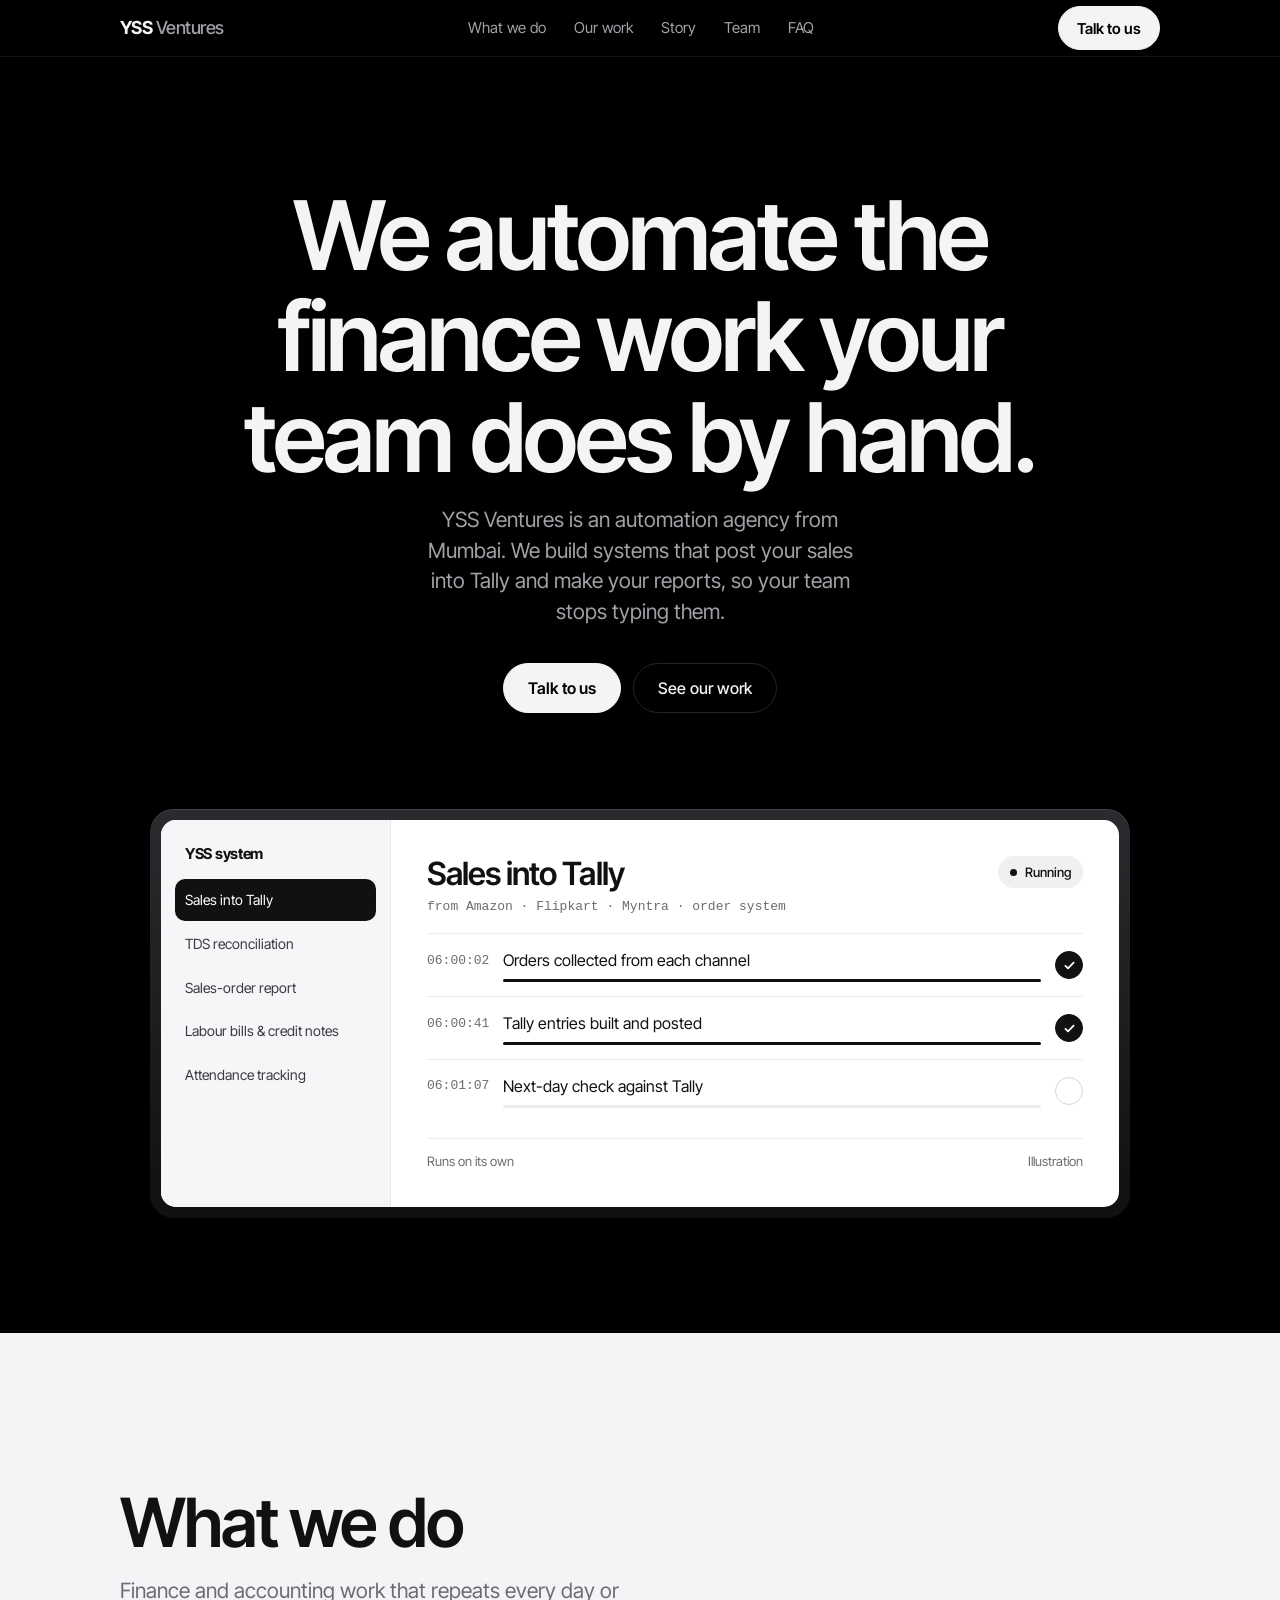
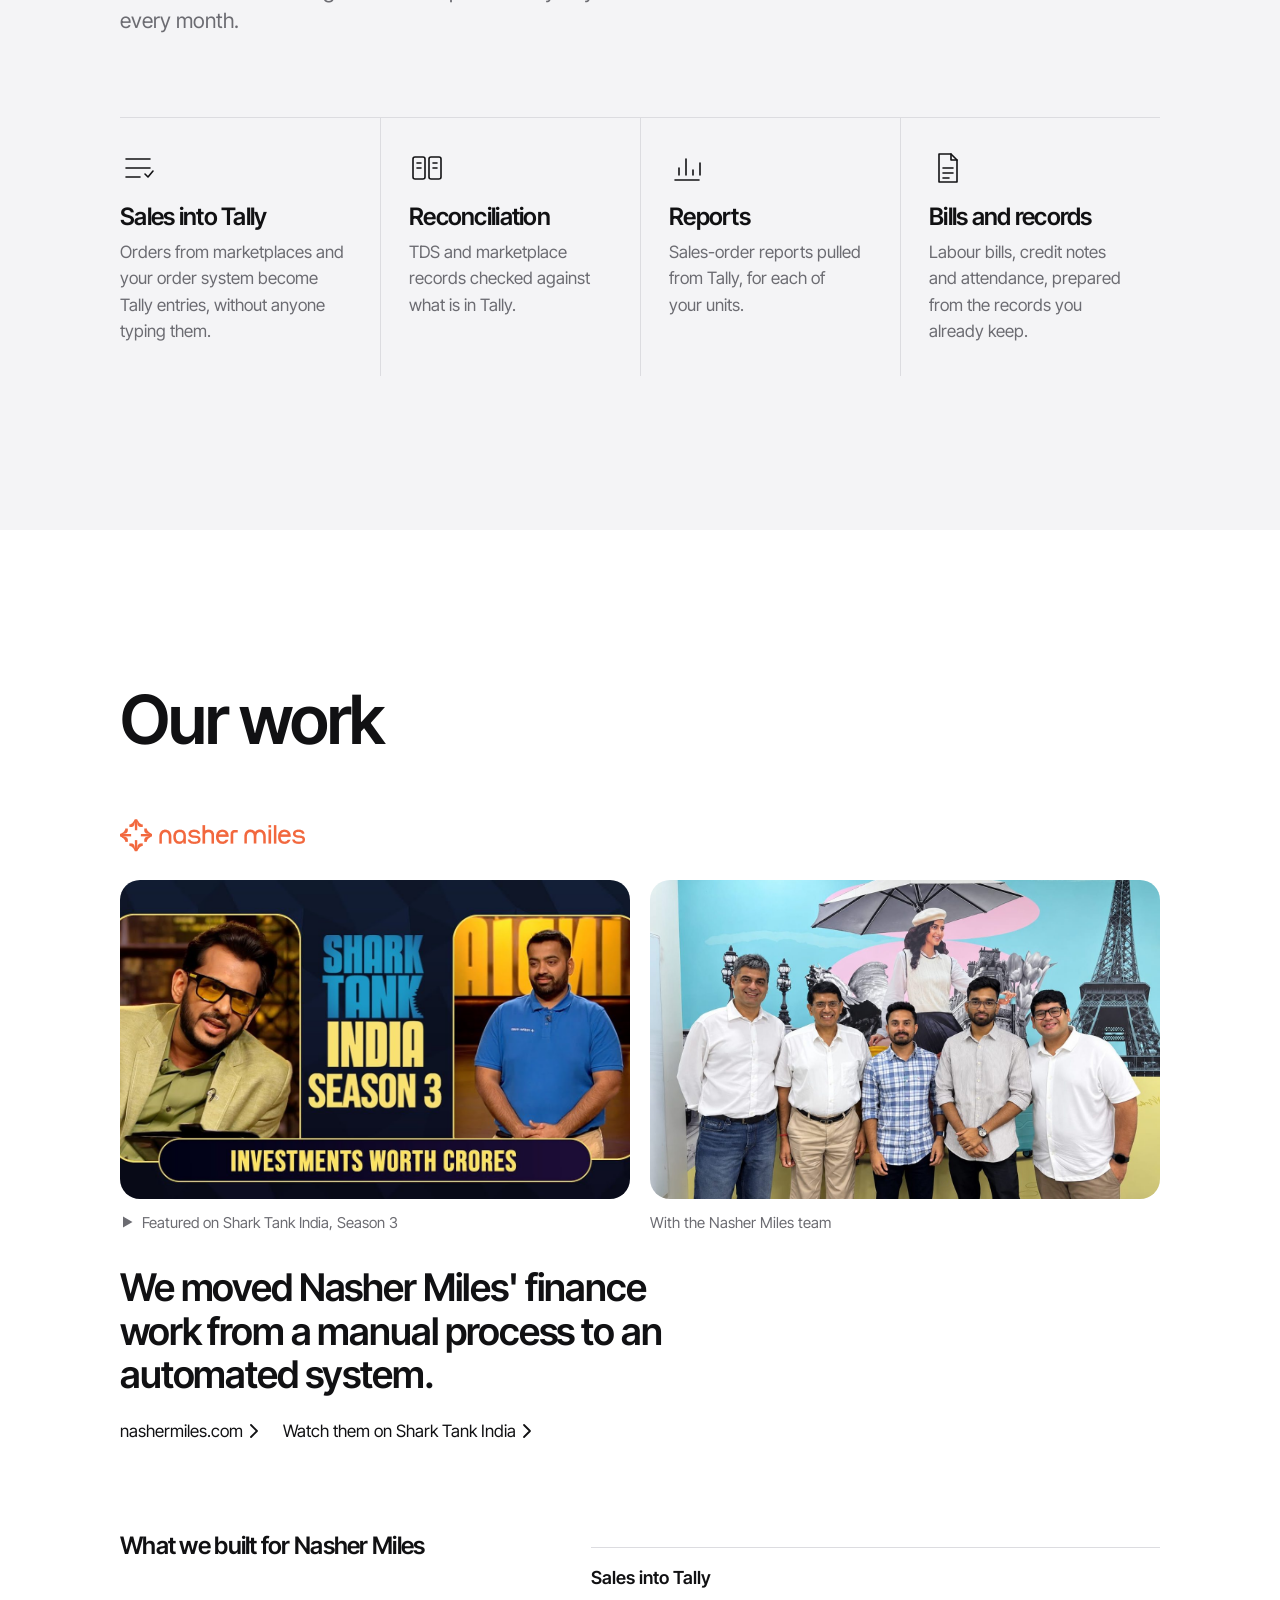
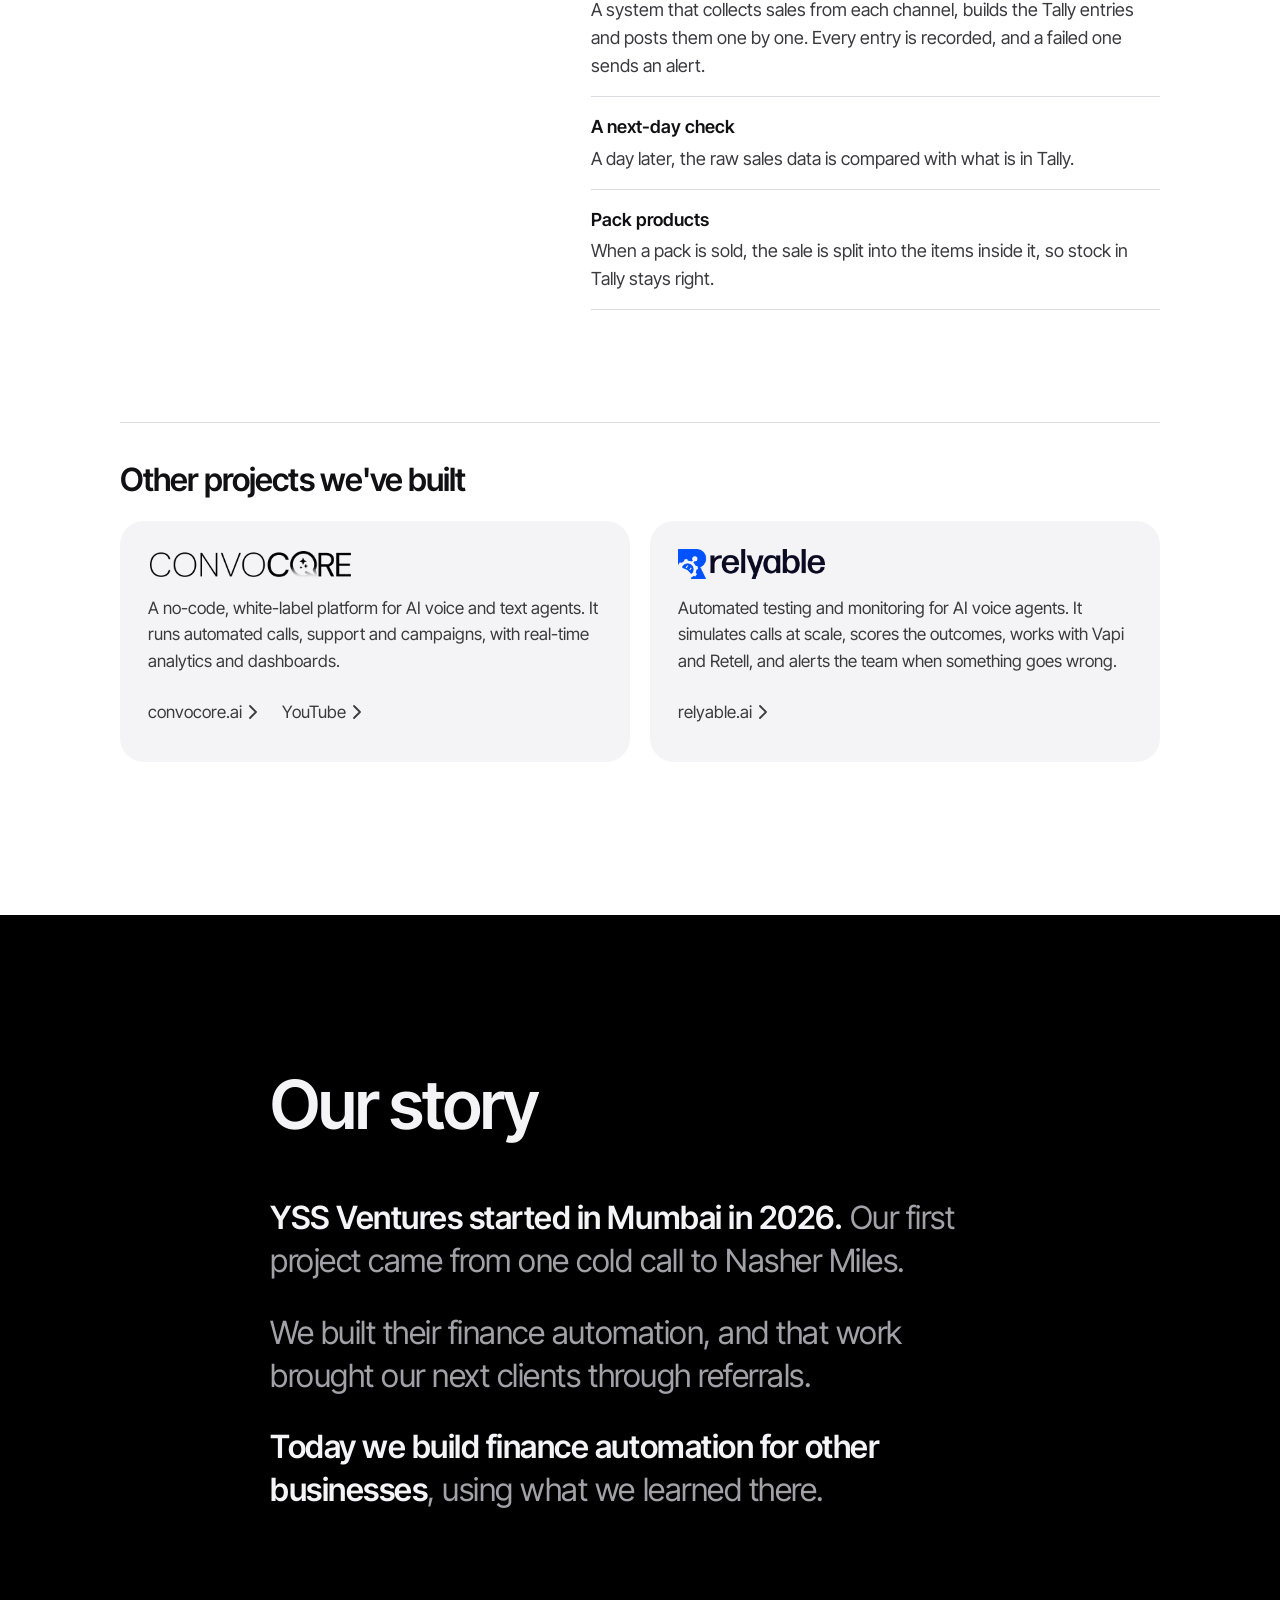
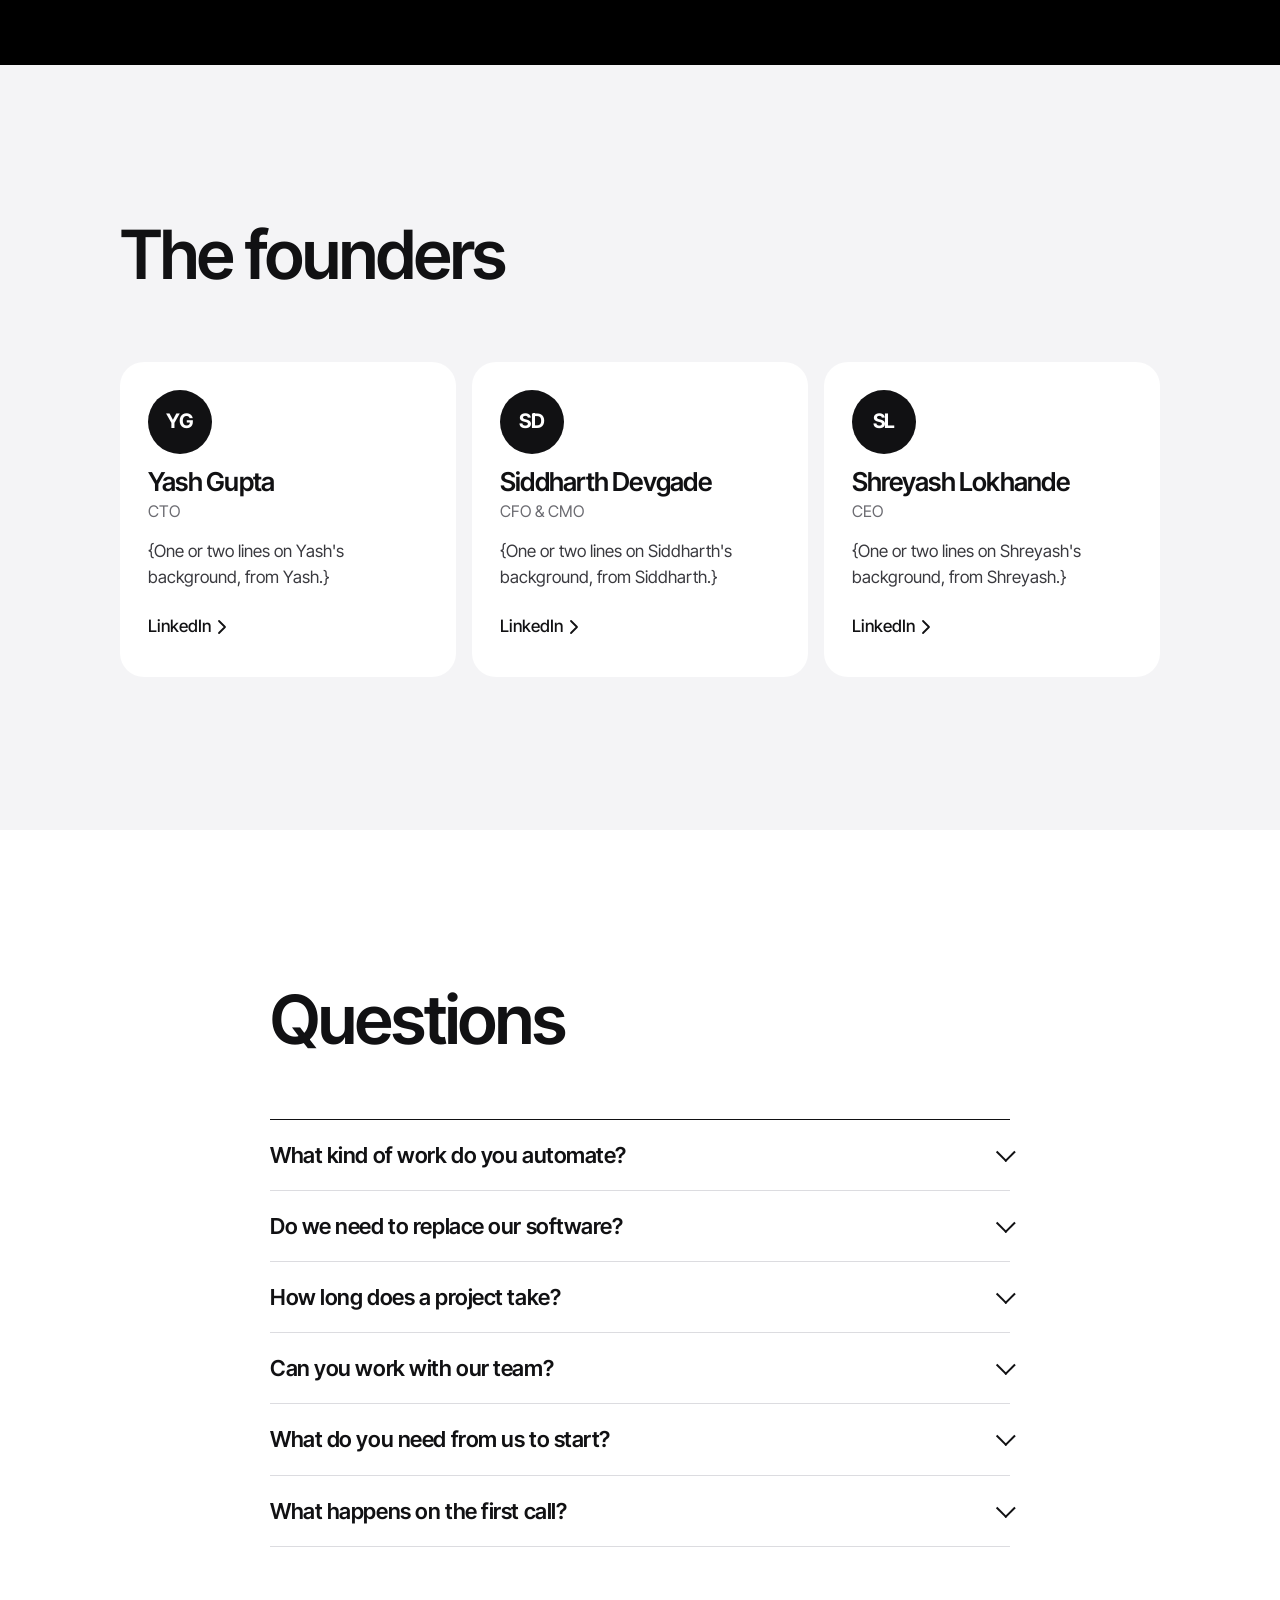
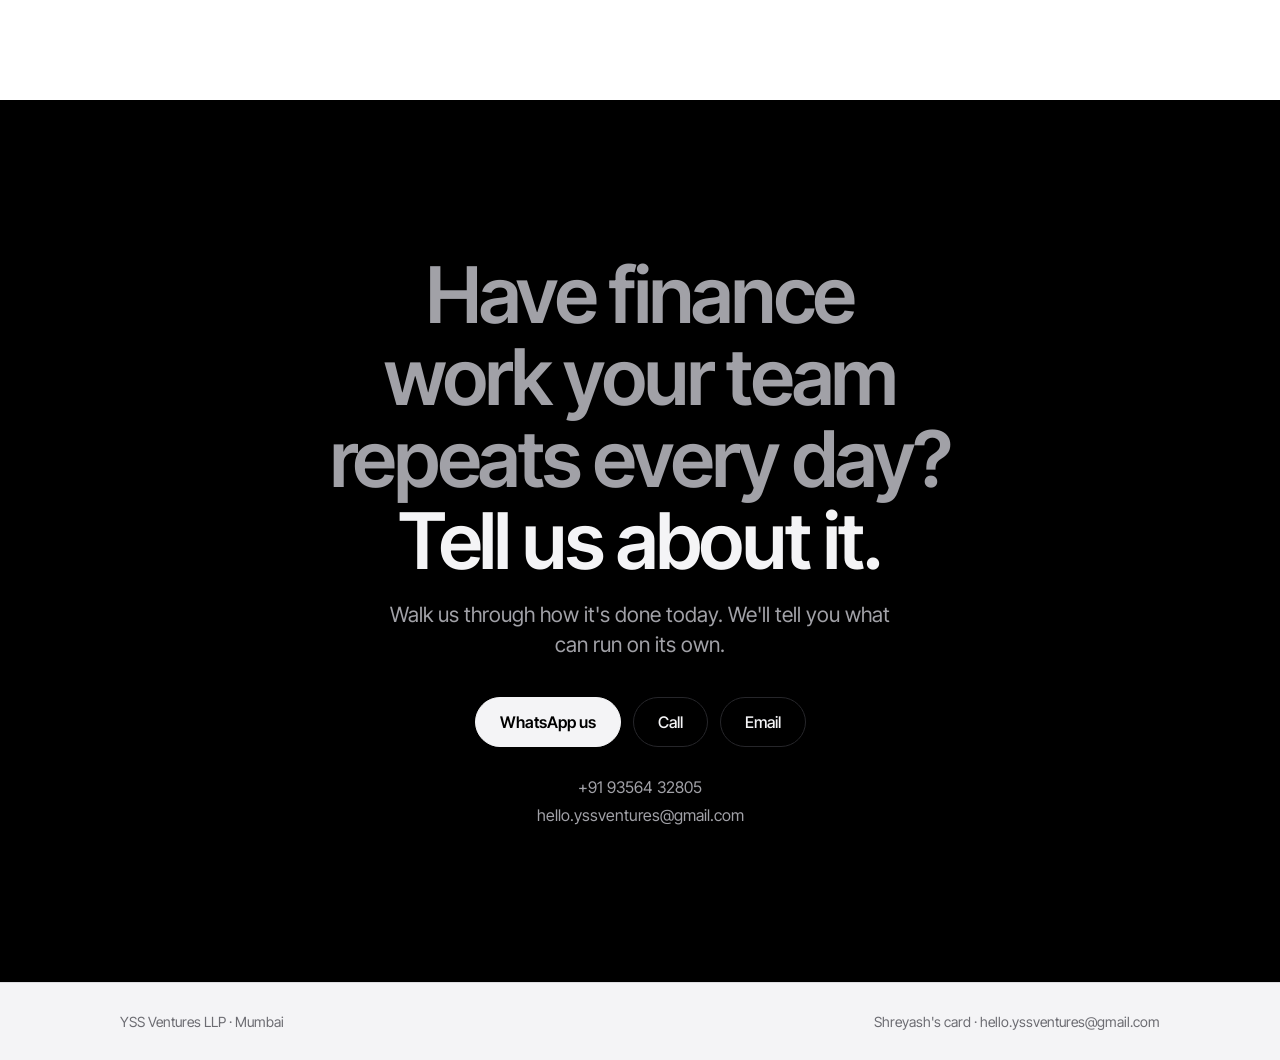
==== index.html @ 732134e7 "Links that leave the page open in a new tab" ====
<!doctype html>
<html lang="en">
<head>
<meta charset="utf-8">
<meta name="viewport" content="width=device-width, initial-scale=1, viewport-fit=cover">
<title>YSS Ventures · Finance automation</title>
<meta name="description" content="YSS Ventures is an automation agency from Mumbai. We build systems that post your sales into Tally and make your reports, so your team stops typing them.">
<meta name="theme-color" content="#000000">
<meta property="og:title" content="YSS Ventures · Finance automation">
<meta property="og:description" content="We automate the finance work your team does by hand.">
<meta property="og:url" content="https://yssventures.com/">
<meta property="og:type" content="website">
<link rel="canonical" href="https://yssventures.com/">
<link rel="icon" href="data:image/svg+xml,%3Csvg xmlns='http://www.w3.org/2000/svg' viewBox='0 0 32 32'%3E%3Crect width='32' height='32' rx='7' fill='%23000'/%3E%3Ctext x='16' y='22' text-anchor='middle' font-family='Arial' font-weight='700' font-size='15' fill='%23fff'%3EY%3C/text%3E%3C/svg%3E">
<link rel="preload" href="/assets/inter-tight.woff2" as="font" type="font/woff2" crossorigin>
<link rel="stylesheet" href="/assets/site.css?v=3">
</head>
<body>

<header class="nav">
  <div class="wrap nav-in">
    <a class="mark" href="/">YSS <span>Ventures</span></a>
    <nav class="nav-links" aria-label="Sections">
      <a href="#what">What we do</a>
      <a href="#work">Our work</a>
      <a href="#story">Story</a>
      <a href="#team">Team</a>
      <a href="#faq">FAQ</a>
    </nav>
    <a class="btn" href="#contact">Talk to us</a>
  </div>
</header>

<main>
  <section class="hero dark" aria-labelledby="title">
    <div class="wrap center">
      <h1 id="title">We automate the finance work your team does by hand.</h1>
      <p class="sec-lede">YSS Ventures is an automation agency from Mumbai. We build systems that post your sales into Tally and make your reports, so your team stops typing them.</p>
      <div class="btns">
        <a class="btn primary" href="#contact">Talk to us</a>
        <a class="btn" href="#work">See our work</a>
      </div>
    </div>

    <div class="stage wrap">
      <figure class="device" aria-label="Illustration: a YSS system working through finance jobs">
        <div class="screen">
          <div class="app">
            <aside class="app-side" aria-hidden="true">
              <p class="app-brand">YSS system</p>
              <ul class="app-jobs" id="jobs">
                <li class="on">Sales into Tally</li>
                <li>TDS reconciliation</li>
                <li>Sales-order report</li>
                <li>Labour bills &amp; credit notes</li>
                <li>Attendance tracking</li>
              </ul>
            </aside>
            <div class="app-main">
              <div class="app-top">
                <div>
                  <p class="app-job" id="job">Sales into Tally</p>
                  <p class="app-from" id="from">from Amazon · Flipkart · Myntra · order system</p>
                </div>
                <span class="app-state" id="state">Posted</span>
              </div>
              <ol class="app-steps" id="steps">
                <li class="done"><time>06:00:02</time><span class="st-label">Orders collected from each channel</span><span class="tick" aria-hidden="true"><svg width="13" height="13" viewBox="0 0 16 16" fill="none"><path d="M3 8.5l3.2 3L13 4.5" stroke="currentColor" stroke-width="2.2" stroke-linecap="round" stroke-linejoin="round"/></svg></span><span class="bar"><i></i></span></li>
                <li class="done"><time>06:00:41</time><span class="st-label">Tally entries built and posted</span><span class="tick" aria-hidden="true"><svg width="13" height="13" viewBox="0 0 16 16" fill="none"><path d="M3 8.5l3.2 3L13 4.5" stroke="currentColor" stroke-width="2.2" stroke-linecap="round" stroke-linejoin="round"/></svg></span><span class="bar"><i></i></span></li>
                <li class="done"><time>06:01:07</time><span class="st-label">Next-day check against Tally</span><span class="tick" aria-hidden="true"><svg width="13" height="13" viewBox="0 0 16 16" fill="none"><path d="M3 8.5l3.2 3L13 4.5" stroke="currentColor" stroke-width="2.2" stroke-linecap="round" stroke-linejoin="round"/></svg></span><span class="bar"><i></i></span></li>
              </ol>
              <div class="app-foot"><span>Runs on its own</span><span>Illustration</span></div>
            </div>
          </div>
        </div>
      </figure>
    </div>
  </section>

  <section class="sec light" id="what" aria-labelledby="what-title">
    <div class="wrap">
      <h2 class="sec-title reveal" id="what-title">What we do</h2>
      <p class="sec-lede reveal">Finance and accounting work that repeats every day or every month.</p>
      <div class="cols">
        <article class="col reveal">
          <svg viewBox="0 0 36 36" fill="none" aria-hidden="true"><path d="M6 9h24M6 18h24M6 27h14" stroke="currentColor" stroke-width="1.6" stroke-linecap="round"/><path d="M25 24l3 3 5-6" stroke="currentColor" stroke-width="1.6" stroke-linecap="round" stroke-linejoin="round"/></svg>
          <h3>Sales into Tally</h3>
          <p>Orders from marketplaces and your order system become Tally entries, without anyone typing them.</p>
        </article>
        <article class="col reveal">
          <svg viewBox="0 0 36 36" fill="none" aria-hidden="true"><rect x="4" y="7" width="12" height="22" rx="2" stroke="currentColor" stroke-width="1.6"/><rect x="20" y="7" width="12" height="22" rx="2" stroke="currentColor" stroke-width="1.6"/><path d="M8 13h4M8 18h4M24 13h4M24 18h4" stroke="currentColor" stroke-width="1.6" stroke-linecap="round"/></svg>
          <h3>Reconciliation</h3>
          <p>TDS and marketplace records checked against what is in Tally.</p>
        </article>
        <article class="col reveal">
          <svg viewBox="0 0 36 36" fill="none" aria-hidden="true"><path d="M6 30h24M10 25v-7M17 25V9M24 25v-5M31 25V13" stroke="currentColor" stroke-width="1.6" stroke-linecap="round"/></svg>
          <h3>Reports</h3>
          <p>Sales-order reports pulled from Tally, for each of your units.</p>
        </article>
        <article class="col reveal">
          <svg viewBox="0 0 36 36" fill="none" aria-hidden="true"><path d="M10 4h12l6 6v22H10z" stroke="currentColor" stroke-width="1.6" stroke-linejoin="round"/><path d="M22 4v6h6M14 18h10M14 23h10M14 28h6" stroke="currentColor" stroke-width="1.6" stroke-linecap="round" stroke-linejoin="round"/></svg>
          <h3>Bills and records</h3>
          <p>Labour bills, credit notes and attendance, prepared from the records you already keep.</p>
        </article>
      </div>
    </div>
  </section>

  <section class="sec white" id="work" aria-labelledby="work-title">
    <div class="wrap">
      <h2 class="sec-title reveal" id="work-title">Our work</h2>
      <div class="nm reveal">
        <img class="nm-logo" src="/assets/work/nasher-miles-logo.png" width="185" height="33" alt="Nasher Miles">
        <div class="nm-media">
          <a class="nm-shot" href="https://www.youtube.com/watch?v=BbzB5y7CjRY" target="_blank" rel="noopener">
            <div class="frame"><img src="/assets/work/nasher-miles-shark-tank.jpg" width="1280" height="720" alt="Nasher Miles on Shark Tank India, Season 3" loading="lazy"></div>
            <span class="nm-cap"><svg width="14" height="14" viewBox="0 0 14 14" aria-hidden="true"><path d="M3 1.5v11l9.5-5.5z" fill="currentColor"/></svg> Featured on Shark Tank India, Season 3</span>
          </a>
          <figure class="nm-shot">
            <div class="frame"><img src="/assets/work/nasher-miles-team.jpg" width="1400" height="1050" alt="The YSS Ventures team with the Nasher Miles team" loading="lazy"></div>
            <figcaption class="nm-cap">With the Nasher Miles team</figcaption>
          </figure>
        </div>
        <p class="nm-line">We moved Nasher Miles' finance work from a manual process to an automated system.</p>
        <p class="nm-links"><a class="more" href="https://nashermiles.com" target="_blank" rel="noopener">nashermiles.com <svg width="10" height="16" viewBox="0 0 10 16" fill="none" aria-hidden="true"><path d="M2 2l6 6-6 6" stroke="currentColor" stroke-width="1.8" stroke-linecap="round" stroke-linejoin="round"/></svg></a><a class="more" href="https://www.youtube.com/watch?v=BbzB5y7CjRY" target="_blank" rel="noopener">Watch them on Shark Tank India <svg width="10" height="16" viewBox="0 0 10 16" fill="none" aria-hidden="true"><path d="M2 2l6 6-6 6" stroke="currentColor" stroke-width="1.8" stroke-linecap="round" stroke-linejoin="round"/></svg></a></p>
      </div>
      <div class="built">
        <h3 class="reveal">What we built for Nasher Miles</h3>
        <div class="reveal">
          <ul class="case-list">
              <li><strong>Sales into Tally</strong>A system that collects sales from each channel, builds the Tally entries and posts them one by one. Every entry is recorded, and a failed one sends an alert.</li>
              <li><strong>A next-day check</strong>A day later, the raw sales data is compared with what is in Tally.</li>
              <li><strong>Pack products</strong>When a pack is sold, the sale is split into the items inside it, so stock in Tally stays right.</li>
            </ul>
        </div>
      </div>
      <div class="projects">
        <h3 class="projects-title reveal">Other projects we've built</h3>
        <div class="proj-grid">
          <article class="proj reveal">
            <img src="/assets/work/convocore-logo.png" width="1216" height="178" alt="Convocore" loading="lazy">
            <p>A no-code, white-label platform for AI voice and text agents. It runs automated calls, support and campaigns, with real-time analytics and dashboards.</p>
            <p class="proj-links"><a class="more" href="https://convocore.ai" target="_blank" rel="noopener">convocore.ai <svg width="10" height="16" viewBox="0 0 10 16" fill="none" aria-hidden="true"><path d="M2 2l6 6-6 6" stroke="currentColor" stroke-width="1.8" stroke-linecap="round" stroke-linejoin="round"/></svg></a><a class="more" href="https://www.youtube.com/@convocore-ai" target="_blank" rel="noopener">YouTube <svg width="10" height="16" viewBox="0 0 10 16" fill="none" aria-hidden="true"><path d="M2 2l6 6-6 6" stroke="currentColor" stroke-width="1.8" stroke-linecap="round" stroke-linejoin="round"/></svg></a></p>
          </article>
          <article class="proj reveal">
            <img src="/assets/work/relyable-logo.png" width="500" height="102" alt="Relyable" loading="lazy">
            <p>Automated testing and monitoring for AI voice agents. It simulates calls at scale, scores the outcomes, works with Vapi and Retell, and alerts the team when something goes wrong.</p>
            <p class="proj-links"><a class="more" href="https://relyable.ai" target="_blank" rel="noopener">relyable.ai <svg width="10" height="16" viewBox="0 0 10 16" fill="none" aria-hidden="true"><path d="M2 2l6 6-6 6" stroke="currentColor" stroke-width="1.8" stroke-linecap="round" stroke-linejoin="round"/></svg></a></p>
          </article>
        </div>
      </div>
    </div>
  </section>

  <section class="sec dark" id="story" aria-labelledby="story-title">
    <div class="wrap narrow story">
      <h2 class="sec-title reveal" id="story-title">Our story</h2>
      <div style="margin-top: clamp(32px, 5vw, 56px)">
        <p class="reveal"><strong>YSS Ventures started in Mumbai in 2026.</strong> Our first project came from one cold call to Nasher Miles.</p>
        <p class="reveal">We built their finance automation, and that work brought our next clients through referrals.</p>
        <p class="reveal"><strong>Today we build finance automation for other businesses</strong>, using what we learned there.</p>
      </div>
    </div>
  </section>

  <section class="sec light" id="team" aria-labelledby="team-title">
    <div class="wrap">
      <h2 class="sec-title reveal" id="team-title">The founders</h2>
      <div class="team">
        <article class="person reveal">
          <span class="initials" aria-hidden="true">YG</span>
          <div><h3>Yash Gupta</h3><p class="role">CTO</p></div>
          <p class="bio">{One or two lines on Yash's background, from Yash.}</p>
          <a class="more" href="{Yash's LinkedIn URL}" target="_blank" rel="noopener">LinkedIn <svg width="10" height="16" viewBox="0 0 10 16" fill="none" aria-hidden="true"><path d="M2 2l6 6-6 6" stroke="currentColor" stroke-width="1.8" stroke-linecap="round" stroke-linejoin="round"/></svg></a>
        </article>
        <article class="person reveal">
          <span class="initials" aria-hidden="true">SD</span>
          <div><h3>Siddharth Devgade</h3><p class="role">CFO &amp; CMO</p></div>
          <p class="bio">{One or two lines on Siddharth's background, from Siddharth.}</p>
          <a class="more" href="{Siddharth's LinkedIn URL}" target="_blank" rel="noopener">LinkedIn <svg width="10" height="16" viewBox="0 0 10 16" fill="none" aria-hidden="true"><path d="M2 2l6 6-6 6" stroke="currentColor" stroke-width="1.8" stroke-linecap="round" stroke-linejoin="round"/></svg></a>
        </article>
        <article class="person reveal">
          <span class="initials" aria-hidden="true">SL</span>
          <div><h3>Shreyash Lokhande</h3><p class="role">CEO</p></div>
          <p class="bio">{One or two lines on Shreyash's background, from Shreyash.}</p>
          <a class="more" href="{Shreyash's LinkedIn URL}" target="_blank" rel="noopener">LinkedIn <svg width="10" height="16" viewBox="0 0 10 16" fill="none" aria-hidden="true"><path d="M2 2l6 6-6 6" stroke="currentColor" stroke-width="1.8" stroke-linecap="round" stroke-linejoin="round"/></svg></a>
        </article>
      </div>
    </div>
  </section>

  <section class="sec white" id="faq" aria-labelledby="faq-title">
    <div class="wrap narrow">
      <h2 class="sec-title reveal" id="faq-title">Questions</h2>
      <div class="faq reveal">
        <details>
          <summary>What kind of work do you automate?</summary>
          <p class="answer">Finance and accounting work that repeats: getting sales into Tally, reconciliations, daily and monthly reports, labour bills, credit notes and attendance.</p>
        </details>
        <details>
          <summary>Do we need to replace our software?</summary>
          <p class="answer">Usually not. We work with the tools you already use, like Tally and Google Sheets.</p>
        </details>
        <details>
          <summary>How long does a project take?</summary>
          <p class="answer">It depends on the workflow. You get a timeline with the proposal, before any work starts.</p>
        </details>
        <details>
          <summary>Can you work with our team?</summary>
          <p class="answer">Yes. We work alongside whoever runs the process today.</p>
        </details>
        <details>
          <summary>What do you need from us to start?</summary>
          <p class="answer">A walkthrough of how the work is done today, and a few real examples of the data involved.</p>
        </details>
        <details>
          <summary>What happens on the first call?</summary>
          <p class="answer">You show us how the work is done today, and we tell you what can run on its own. The first conversation is free, and nothing starts until you say yes.</p>
        </details>
      </div>
    </div>
  </section>

  <section class="sec dark contact" id="contact" aria-labelledby="contact-title">
    <div class="wrap center">
      <h2 class="reveal" id="contact-title"><span class="soft">Have finance work your team repeats every day?</span> Tell us about it.</h2>
      <p class="sec-lede reveal">Walk us through how it's done today. We'll tell you what can run on its own.</p>
      <div class="btns reveal">
        <a class="btn primary" href="https://wa.me/919356432805?text=Hi%20Shreyash%2C%20I%20found%20YSS%20Ventures%20on%20your%20website." target="_blank" rel="noopener">WhatsApp us</a>
        <a class="btn" href="tel:+919356432805">Call</a>
        <a class="btn" href="mailto:hello.yssventures@gmail.com">Email</a>
      </div>
      <div class="lines reveal">
        <span>+91 93564 32805</span>
        <span>hello.yssventures@gmail.com</span>
      </div>
    </div>
  </section>
</main>

<footer class="foot light">
  <div class="wrap"><span>YSS Ventures LLP · Mumbai</span><span><a href="/card/" target="_blank" rel="noopener">Shreyash's card</a> · hello.yssventures@gmail.com</span></div>
</footer>

<script src="/assets/site.js?v=3"></script>
</body>
</html>
---- assets/site.css ----
/*
 * YSS Ventures: the shared look for the home page and /card. Apple-style monochrome (D-036):
 * black stages and light-grey pages, very large type, one product shot of a YSS system at work.
 * Reference: INTERNAL LIFE OS/assets/web/looks/2026-10-05-apple-monochrome.html
 */
@font-face {
  font-family: "Inter Tight";
  src: url("inter-tight.woff2") format("woff2");
  font-weight: 400 700;
  font-display: swap;
}

:root {
  --black: #000000;
  --panel: #111113;
  --paper: #f4f4f6;
  --white: #ffffff;
  --ink: #111113;
  --ink-2: #3a3a3f;
  --muted: #6c6c72;
  --line: #dcdce0;
  --on-dark: #f4f4f6;
  --muted-dark: #a1a1a7;
  --line-dark: #26262a;
  --font: "Inter Tight", -apple-system, BlinkMacSystemFont, "Segoe UI", Roboto, "Helvetica Neue", Arial, sans-serif;
  --mono: ui-monospace, "SF Mono", "Cascadia Mono", Consolas, monospace;
  --ease: cubic-bezier(0.22, 1, 0.36, 1);
}

* { box-sizing: border-box; }
html { -webkit-text-size-adjust: 100%; scroll-behavior: smooth; scroll-padding-top: 72px; }
body {
  margin: 0;
  background: var(--black);
  color: var(--on-dark);
  font-family: var(--font);
  font-size: 1.0625rem;
  line-height: 1.55;
  -webkit-font-smoothing: antialiased;
}
h1, h2, h3, p, ul, ol, figure, dl, dd { margin: 0; }
ul, ol { padding: 0; list-style: none; }
h1, h2, h3 { font-weight: 600; letter-spacing: -0.03em; line-height: 1.05; text-wrap: balance; }
p { text-wrap: pretty; }
a { color: inherit; }
::selection { background: var(--ink); color: var(--white); }
.dark ::selection { background: var(--on-dark); color: var(--black); }
:focus-visible { outline: 2px solid currentColor; outline-offset: 3px; }
@media (prefers-reduced-motion: reduce) { html { scroll-behavior: auto; } }

.wrap { width: 100%; max-width: 1120px; margin-inline: auto; padding-inline: clamp(20px, 5vw, 40px); }
.narrow { max-width: 820px; }
.center { text-align: center; }
.dark { background: var(--black); color: var(--on-dark); }
.light { background: var(--paper); color: var(--ink); }
.white { background: var(--white); color: var(--ink); }
.sr-only { position: absolute; width: 1px; height: 1px; overflow: hidden; clip: rect(0 0 0 0); white-space: nowrap; }

/* ---------- Navigation ---------- */
.nav {
  position: sticky;
  z-index: 40;
  top: 0;
  padding-top: env(safe-area-inset-top, 0px);
  background: rgb(0 0 0 / 0.92);
  -webkit-backdrop-filter: saturate(180%) blur(20px);
  backdrop-filter: saturate(180%) blur(20px);
  border-bottom: 1px solid rgb(255 255 255 / 0.08);
  color: var(--on-dark);
}
.nav-in { display: flex; align-items: center; justify-content: space-between; gap: 16px; height: 56px; }
.mark { font-size: 1.125rem; font-weight: 700; letter-spacing: -0.03em; text-decoration: none; white-space: nowrap; }
.mark span { font-weight: 500; color: var(--muted-dark); }
.nav-links { display: none; gap: 4px; }
.nav-links a { display: inline-flex; align-items: center; min-height: 44px; padding: 0 12px; font-size: 0.9375rem; color: var(--muted-dark); text-decoration: none; transition: color 0.3s; }
.nav-links a:hover { color: var(--on-dark); }
@media (min-width: 860px) { .nav-links { display: flex; } }

/* ---------- Buttons ---------- */
.btn {
  display: inline-flex;
  align-items: center;
  justify-content: center;
  gap: 8px;
  min-height: 50px;
  padding: 0 24px;
  border: 1px solid currentColor;
  border-radius: 999px;
  background: transparent;
  font: 500 1rem/1 var(--font);
  text-decoration: none;
  touch-action: manipulation;
  transition: transform 0.3s var(--ease), opacity 0.3s;
}
.btn:hover { transform: scale(1.03); }
.btn:active { transform: scale(0.97); }
.dark .btn { border-color: var(--line-dark); color: var(--on-dark); }
.dark .btn.primary { border-color: var(--on-dark); background: var(--on-dark); color: var(--black); font-weight: 600; }
.light .btn, .white .btn { border-color: var(--ink); color: var(--ink); }
.light .btn.primary, .white .btn.primary { background: var(--ink); color: var(--white); font-weight: 600; }
.nav .btn { min-height: 44px; padding: 0 18px; border-color: var(--on-dark); background: var(--on-dark); color: var(--black); font-size: 0.9375rem; font-weight: 600; }
.btns { display: flex; flex-wrap: wrap; gap: 12px; }
.center .btns { justify-content: center; }
.more { display: inline-flex; align-items: center; gap: 6px; min-height: 44px; text-decoration: none; }
.more:hover { text-decoration: underline; text-underline-offset: 0.22em; }

/* ---------- Sections ---------- */
.sec { padding-block: clamp(88px, 12vw, 160px); }
.sec-title { font-size: clamp(2.2rem, 1.2rem + 3.8vw, 4.25rem); }
.sec-lede { max-width: 42ch; margin-top: 18px; font-size: clamp(1.125rem, 1.05rem + 0.4vw, 1.3125rem); line-height: 1.45; color: var(--muted); }
.center .sec-lede { margin-inline: auto; }
.dark .sec-lede { color: var(--muted-dark); }

/* ---------- Hero ---------- */
.hero { overflow: hidden; padding-top: clamp(64px, 10vw, 128px); padding-bottom: clamp(64px, 9vw, 120px); }
.hero h1 { max-width: 14ch; margin-inline: auto; font-size: clamp(2.7rem, 1.2rem + 6.2vw, 6rem); }
.hero .sec-lede { max-width: 38ch; }
.hero .btns { margin-top: 36px; }

/* The product shot: a YSS system working through real jobs (illustration) */
.stage { margin-top: clamp(56px, 8vw, 96px); perspective: 1600px; }
.device {
  max-width: 980px;
  margin-inline: auto;
  padding: clamp(6px, 0.9vw, 11px);
  border-radius: clamp(16px, 2vw, 24px);
  background: linear-gradient(180deg, #2b2b2f, #101012);
  box-shadow: inset 0 1px 0 rgb(255 255 255 / 0.12), 0 50px 100px -50px rgb(0 0 0 / 0.9);
  transform-origin: 50% 0;
}
.screen { overflow: hidden; border-radius: clamp(10px, 1.3vw, 15px); background: var(--white); color: var(--ink); text-align: left; }
.app { display: grid; }
@media (min-width: 760px) { .app { grid-template-columns: 230px minmax(0, 1fr); } }
.app-side { display: none; padding: 22px 14px; background: #f6f6f8; border-right: 1px solid #e7e7eb; }
@media (min-width: 760px) { .app-side { display: block; } }
.app-brand { padding: 0 10px 14px; font-size: 0.9375rem; font-weight: 700; letter-spacing: -0.02em; }
.app-jobs { display: grid; gap: 2px; }
.app-jobs li { padding: 10px; border-radius: 10px; font-size: 0.875rem; color: var(--ink-2); transition: background-color 0.45s var(--ease), color 0.45s var(--ease); }
.app-jobs li.on { background: var(--ink); color: var(--white); }
.app-main { display: flex; flex-direction: column; gap: 16px; min-width: 0; padding: clamp(18px, 3vw, 36px); }
.app-top { display: flex; align-items: flex-start; justify-content: space-between; gap: 12px; }
.app-job { font-size: clamp(1.3rem, 1rem + 1.3vw, 2rem); font-weight: 600; letter-spacing: -0.03em; line-height: 1.1; }
.app-from { margin-top: 6px; font-family: var(--mono); font-size: 0.8125rem; color: var(--muted); }
.app-state { display: inline-flex; flex: none; align-items: center; gap: 8px; padding: 6px 12px; border-radius: 999px; background: #f0f0f3; font-size: 0.8125rem; font-weight: 500; white-space: nowrap; }
.app-state::before { content: ""; width: 7px; height: 7px; border-radius: 50%; background: var(--ink); }
.app-state.run::before { animation: breathe 1.1s ease-in-out infinite; }
@keyframes breathe { 50% { opacity: 0.2; } }
.app-steps li { display: grid; grid-template-columns: auto minmax(0, 1fr) auto; align-items: center; gap: 6px 14px; padding-block: 14px; border-top: 1px solid #ececf0; transition: opacity 0.4s var(--ease), transform 0.4s var(--ease); }
.app-steps li.wait { opacity: 0; transform: translateY(10px); }
.app-steps time { font-family: var(--mono); font-size: 0.8125rem; color: var(--muted); font-variant-numeric: tabular-nums; }
.st-label { min-width: 0; font-size: 1rem; }
.bar { grid-column: 2; height: 3px; overflow: hidden; border-radius: 3px; background: #ececf0; }
.bar i { display: block; height: 100%; background: var(--ink); transform: scaleX(0); transform-origin: left; transition: transform 0.9s cubic-bezier(0.65, 0, 0.35, 1); }
.done .bar i { transform: scaleX(1); }
.tick { display: grid; grid-row: 1 / span 2; grid-column: 3; place-items: center; width: 28px; height: 28px; border: 1.5px solid #d6d6db; border-radius: 50%; color: transparent; transition: background-color 0.3s, border-color 0.3s, color 0.3s; }
.done .tick { background: var(--ink); border-color: var(--ink); color: var(--white); }
.js .done .tick { transition-delay: 0.85s; }
.app-foot { display: flex; justify-content: space-between; gap: 12px; padding-top: 12px; border-top: 1px solid #ececf0; font-size: 0.8125rem; color: var(--muted); }

/* ---------- What we do ---------- */
.cols { display: grid; margin-top: clamp(48px, 7vw, 80px); border-top: 1px solid var(--line); }
@media (min-width: 700px) { .cols { grid-template-columns: repeat(2, minmax(0, 1fr)); } }
@media (min-width: 1000px) { .cols { grid-template-columns: repeat(4, minmax(0, 1fr)); } }
.col { display: grid; align-content: start; gap: 10px; padding: 32px 24px 32px 0; border-bottom: 1px solid var(--line); }
@media (min-width: 1000px) { .col { border-bottom: 0; padding-right: 28px; } .col + .col { padding-left: 28px; border-left: 1px solid var(--line); } }
.col svg { width: 36px; height: 36px; margin-bottom: 8px; color: var(--ink); }
.col h3 { font-size: 1.5rem; }
.col p { color: var(--muted); }

/* ---------- Case study ---------- */
.case { display: grid; gap: 40px; margin-top: clamp(40px, 6vw, 72px); }
@media (min-width: 900px) { .case { grid-template-columns: minmax(0, 5fr) minmax(0, 7fr); gap: 64px; align-items: start; } }
.case-name { font-size: clamp(2.6rem, 1.4rem + 4vw, 4.5rem); font-weight: 600; letter-spacing: -0.03em; line-height: 1.05; }
.case-tag { margin-top: 12px; font-size: 1.0625rem; color: var(--muted); }
.case-block + .case-block { margin-top: 36px; }
.case-block h3 { font-size: 1.25rem; letter-spacing: -0.02em; }
.case-block p { margin-top: 10px; font-size: 1.125rem; color: var(--ink-2); max-width: 56ch; }
.case-list { margin-top: 14px; border-top: 1px solid var(--line); }
.case-list li { padding: 16px 0; border-bottom: 1px solid var(--line); font-size: 1.125rem; color: var(--ink-2); }
.case-list strong { display: block; margin-bottom: 4px; color: var(--ink); font-weight: 600; }

/* ---------- Story ---------- */
.story p { font-size: clamp(1.375rem, 1.1rem + 1.2vw, 2rem); line-height: 1.35; letter-spacing: -0.015em; color: var(--muted-dark); }
.story p + p { margin-top: 28px; }
.story p strong { color: var(--on-dark); font-weight: 600; }

/* ---------- Team ---------- */
.team { display: grid; gap: 16px; margin-top: clamp(40px, 6vw, 72px); }
@media (min-width: 900px) { .team { grid-template-columns: repeat(3, minmax(0, 1fr)); } }
.person { display: flex; flex-direction: column; gap: 14px; padding: 28px; border-radius: 24px; background: var(--white); }
.initials { display: grid; place-items: center; width: 64px; height: 64px; border-radius: 50%; background: var(--ink); color: var(--white); font-size: 1.25rem; font-weight: 700; letter-spacing: -0.02em; }
.person h3 { font-size: 1.625rem; }
.role { margin-top: 4px; font-size: 1rem; color: var(--muted); }
.person .bio { color: var(--ink-2); }
.person .more { margin-top: auto; font-weight: 500; }

/* ---------- FAQ ---------- */
.faq { margin-top: clamp(40px, 6vw, 64px); border-top: 1px solid var(--ink); }
.faq details { border-bottom: 1px solid var(--line); }
.faq summary { display: flex; align-items: center; justify-content: space-between; gap: 16px; min-height: 64px; padding-block: 18px; cursor: pointer; list-style: none; font-size: clamp(1.125rem, 1rem + 0.5vw, 1.375rem); font-weight: 600; letter-spacing: -0.02em; }
.faq summary::-webkit-details-marker { display: none; }
.faq summary::after { content: ""; flex: none; width: 12px; height: 12px; border-right: 2px solid currentColor; border-bottom: 2px solid currentColor; transform: rotate(45deg) translateY(-4px); transition: transform 0.35s var(--ease); }
.faq details[open] summary::after { transform: rotate(-135deg) translateY(-2px); }
.faq dd, .faq .answer { padding-bottom: 22px; max-width: 60ch; font-size: 1.0625rem; color: var(--ink-2); }

/* ---------- Contact ---------- */
.contact h2 { max-width: 15ch; margin-inline: auto; font-size: clamp(2.4rem, 1.2rem + 4.6vw, 5rem); }
.contact h2 .soft { color: var(--muted-dark); }
.contact .btns { margin-top: 36px; }
.lines { display: grid; gap: 4px; margin-top: 28px; font-size: 1rem; color: var(--muted-dark); }
.lines span { user-select: all; }

.foot { padding-block: 28px calc(28px + env(safe-area-inset-bottom, 0px)); border-top: 1px solid var(--line); font-size: 0.875rem; color: var(--muted); }
.foot .wrap { display: flex; flex-wrap: wrap; justify-content: space-between; gap: 8px 24px; }
.foot a { text-decoration: none; }
.foot a:hover { text-decoration: underline; }

/* ---------- /card ---------- */
.card-hero { padding-top: clamp(40px, 8vw, 88px); padding-bottom: clamp(56px, 8vw, 96px); }
.card-hero h1 { max-width: 12ch; margin-inline: auto; font-size: clamp(2.6rem, 1.4rem + 5vw, 5rem); }
.video {
  position: relative;
  width: min(100%, 400px);
  margin: clamp(32px, 5vw, 48px) auto 0;
  overflow: hidden;
  border-radius: 28px;
  background: var(--panel);
  box-shadow: 0 0 0 1px var(--line-dark), 0 40px 80px -40px rgb(0 0 0 / 0.9);
  aspect-ratio: 9 / 16;
}
.video video { display: block; width: 100%; height: 100%; object-fit: cover; }
.card-hero .btns { justify-content: center; margin-top: 32px; }
.card-hero .btn { min-width: 160px; }
.card-hero .btn.primary { min-width: min(100%, 332px); }
.who { margin-top: 32px; }
.who strong { display: block; font-size: 1.25rem; font-weight: 600; letter-spacing: -0.02em; }
.who span { color: var(--muted-dark); }

/* ---------- Motion: only when the device allows it, and only once JavaScript runs ---------- */
@media (prefers-reduced-motion: no-preference) {
  .hero h1, .hero .sec-lede, .hero .btns, .card-hero h1, .card-hero .sec-lede, .card-hero .video { animation: rise 1.2s var(--ease) both; }
  .hero .sec-lede, .card-hero .sec-lede { animation-delay: 0.12s; }
  .hero .btns, .card-hero .video { animation-delay: 0.24s; }
  .js .reveal { opacity: 0.001; transform: translateY(36px); transition: opacity 1s var(--ease), transform 1.1s var(--ease); }
  .js .reveal.in { opacity: 1; transform: none; }
  @supports (animation-timeline: view()) {
    .device { animation: upright linear both; animation-timeline: view(); animation-range: entry 0% cover 45%; }
  }
}
@keyframes rise { from { opacity: 0; transform: translateY(28px); filter: blur(6px); } to { opacity: 1; transform: none; filter: none; } }
@keyframes upright { from { transform: rotateX(24deg) scale(0.88); opacity: 0.6; } to { transform: none; opacity: 1; } }

/* ---------- Our work: Nasher Miles first, then the other projects we've built ---------- */
.nm { margin-top: clamp(40px, 6vw, 64px); }
.nm-logo { display: block; width: auto; height: 33px; }
.nm-media { display: grid; gap: 16px; margin-top: 28px; }
@media (min-width: 700px) { .nm-media { grid-template-columns: repeat(2, minmax(0, 1fr)); gap: 20px; } }
.nm-shot { display: block; margin: 0; color: inherit; text-decoration: none; }
.nm-shot .frame { overflow: hidden; border-radius: 20px; background: var(--paper); }
.nm-shot img { display: block; width: 100%; height: auto; aspect-ratio: 16 / 10; object-fit: cover; transition: transform 0.6s var(--ease); }
a.nm-shot:hover img { transform: scale(1.02); }
.nm-cap { display: flex; align-items: center; gap: 8px; margin-top: 12px; font-size: 0.9375rem; color: var(--muted); }
a.nm-shot:hover .nm-cap { color: var(--ink); }
.nm-line { max-width: 28ch; margin-top: 32px; font-size: clamp(1.5rem, 1.1rem + 1.6vw, 2.5rem); font-weight: 600; letter-spacing: -0.03em; line-height: 1.15; color: var(--ink); }
.nm-links { display: flex; flex-wrap: wrap; gap: 0 24px; margin-top: 12px; }
.built { display: grid; gap: 24px; margin-top: clamp(48px, 7vw, 80px); }
@media (min-width: 900px) { .built { grid-template-columns: minmax(0, 5fr) minmax(0, 7fr); gap: 64px; } }
.built h3 { font-size: 1.5rem; }
.projects { margin-top: clamp(64px, 9vw, 112px); padding-top: 40px; border-top: 1px solid var(--line); }
.projects-title { font-size: clamp(1.5rem, 1.2rem + 1vw, 2rem); }
.proj-grid { display: grid; gap: 16px; margin-top: 24px; }
@media (min-width: 800px) { .proj-grid { grid-template-columns: repeat(2, minmax(0, 1fr)); gap: 20px; } }
.proj { display: flex; flex-direction: column; gap: 16px; padding: 28px; border-radius: 24px; background: var(--paper); }
.proj img { align-self: flex-start; width: auto; height: 30px; }
.proj p { color: var(--ink-2); }
.proj-links { display: flex; flex-wrap: wrap; gap: 0 24px; margin-top: auto; }
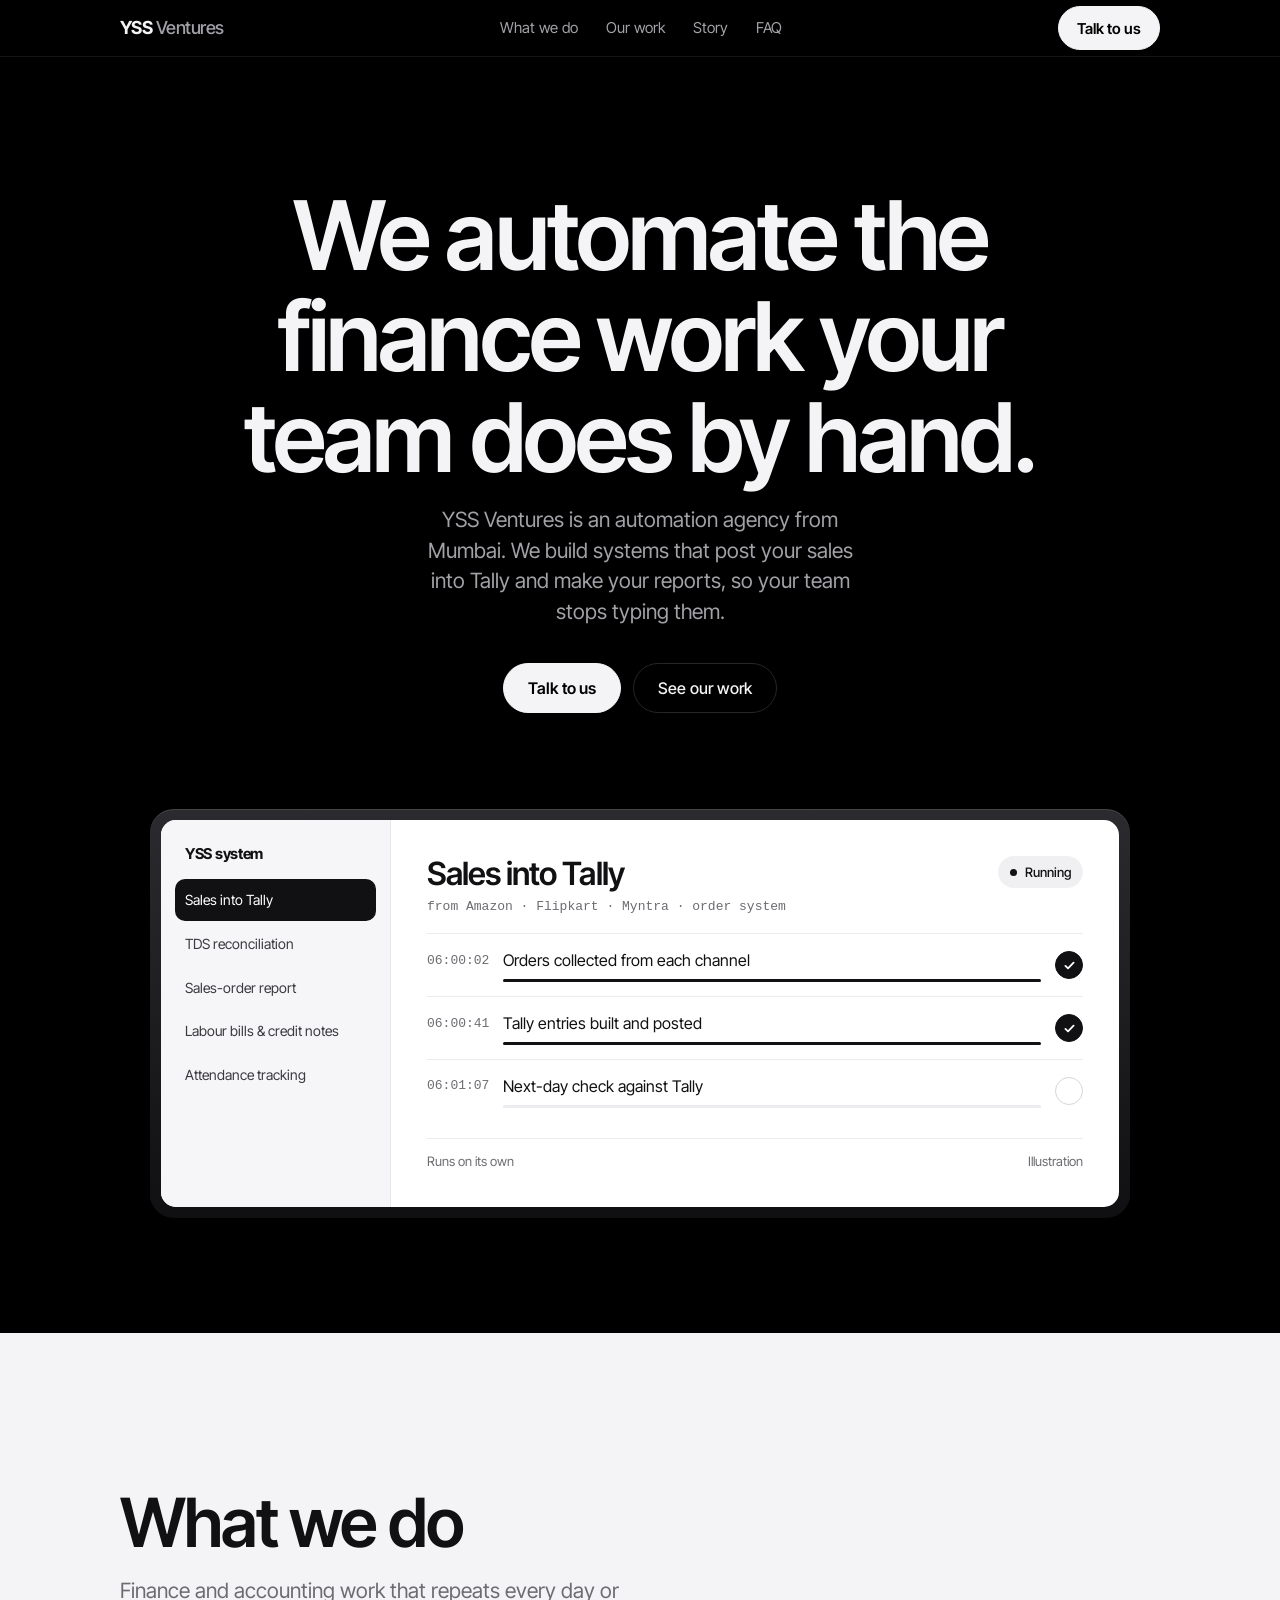
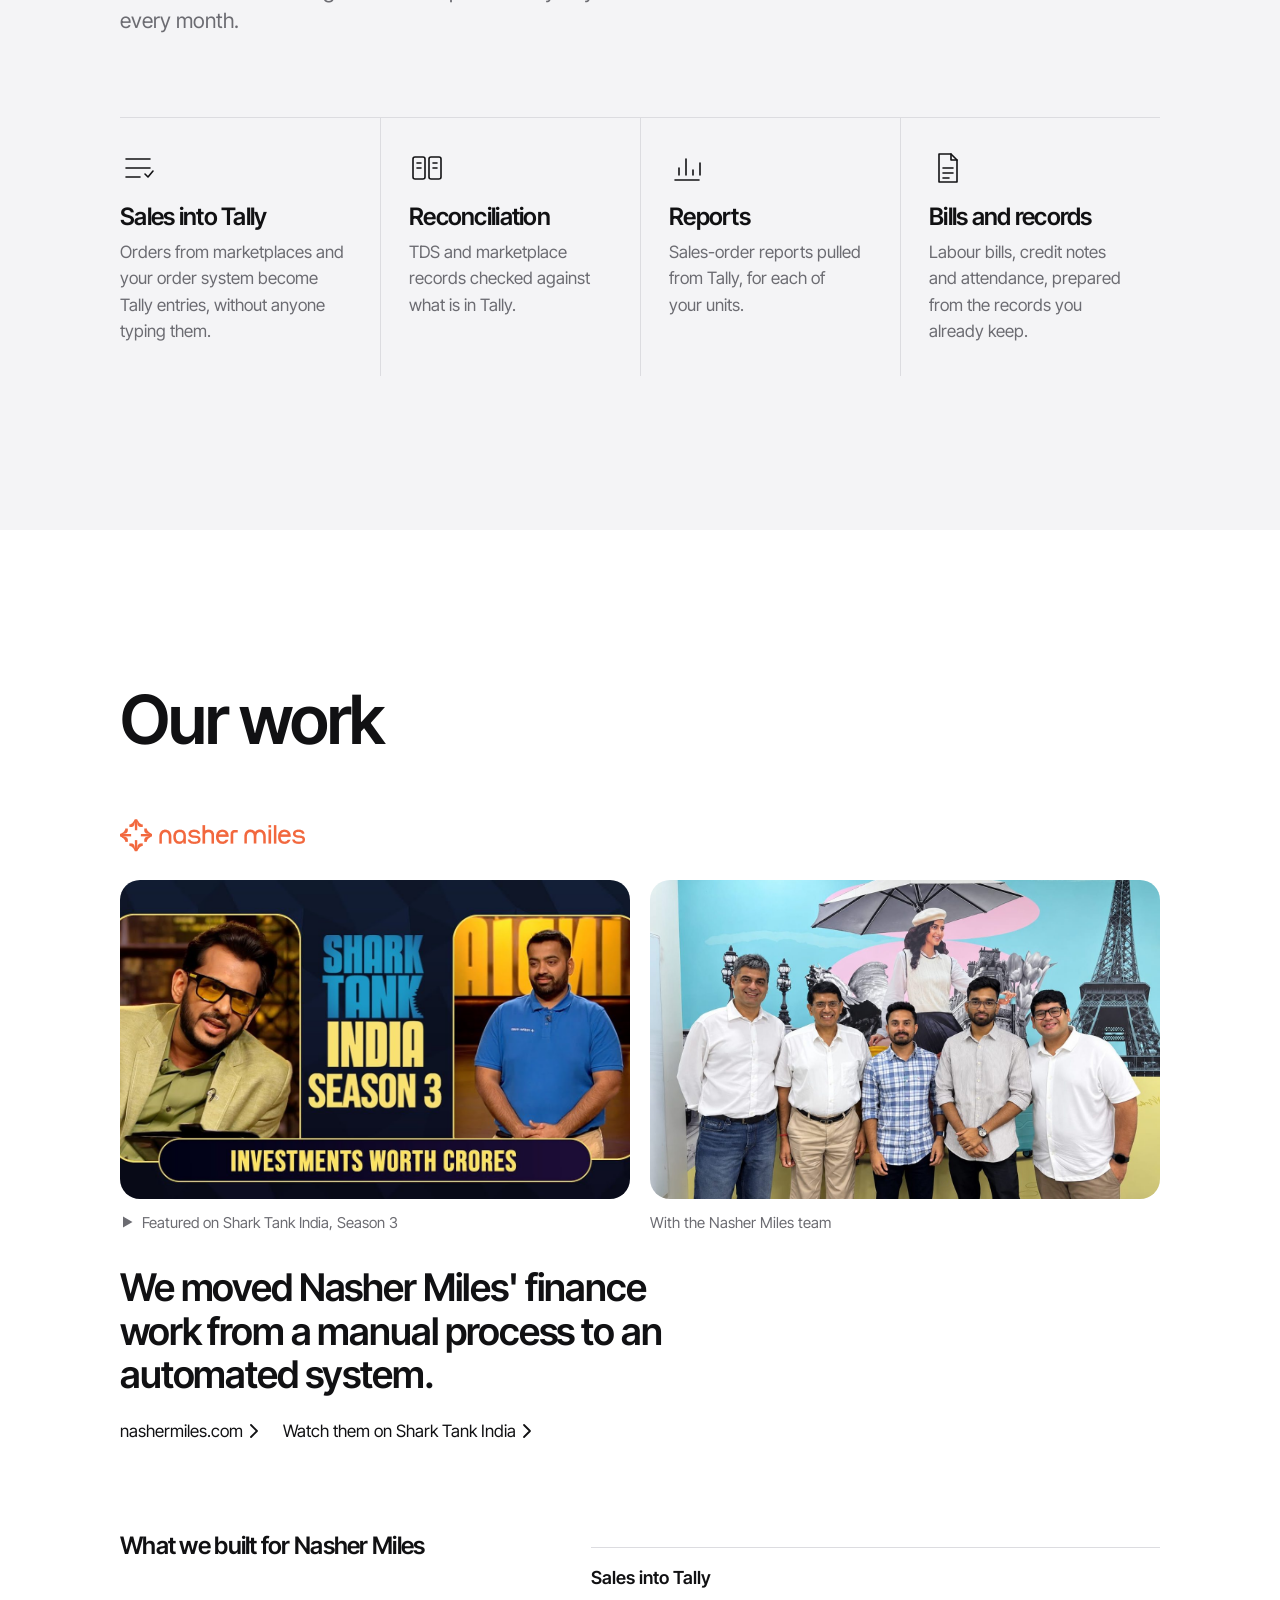
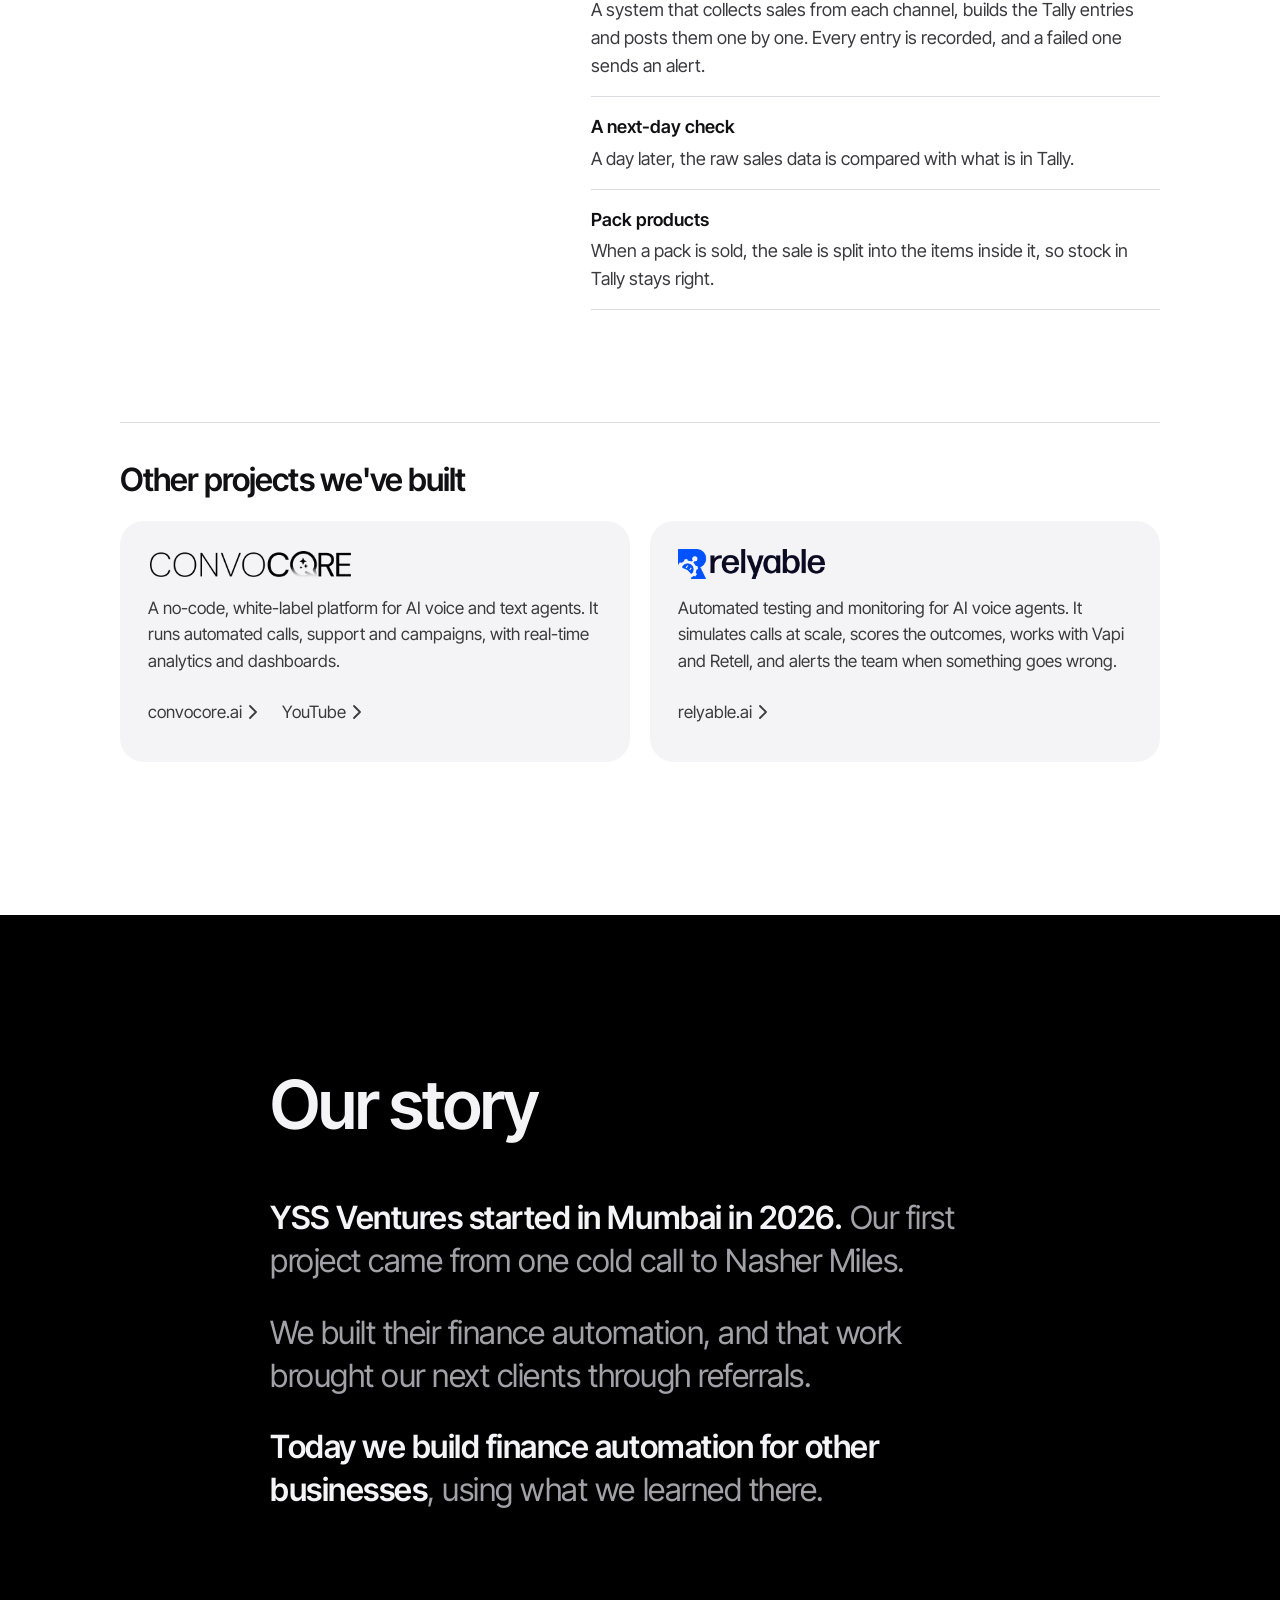
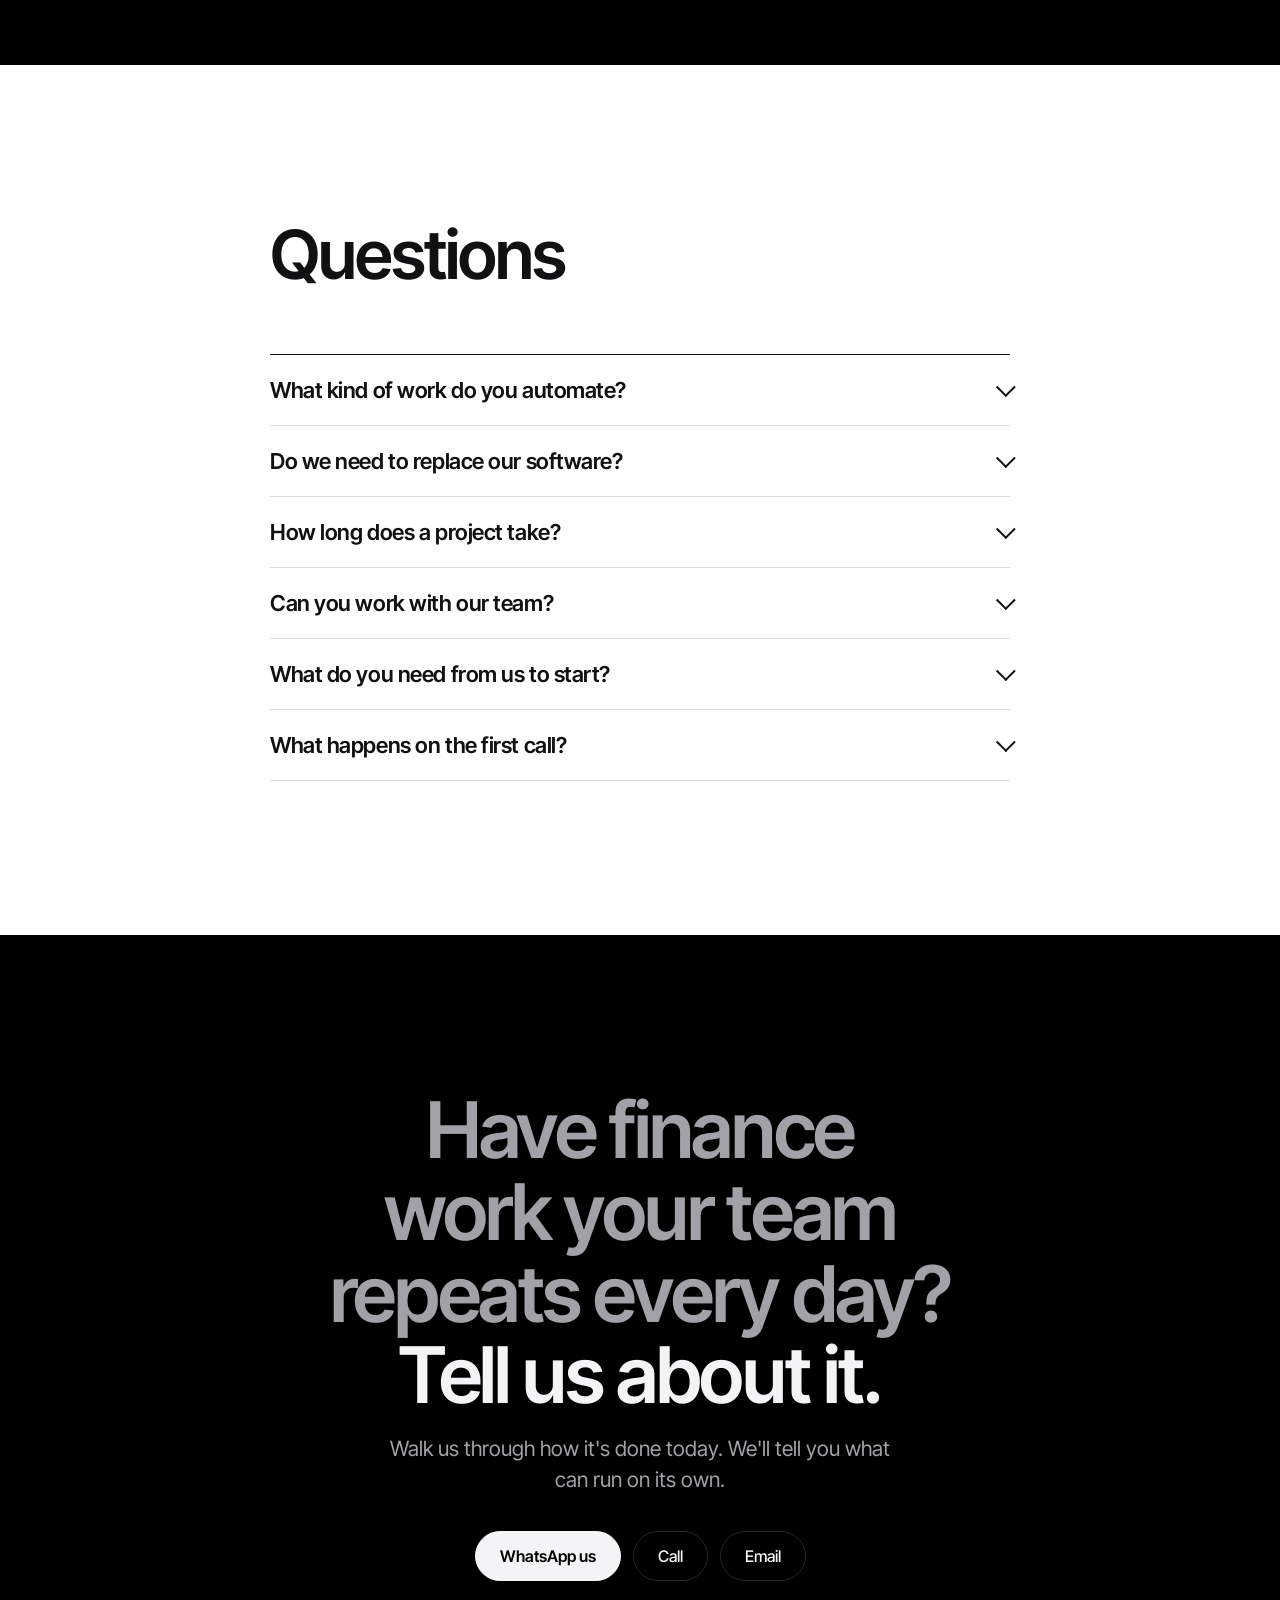
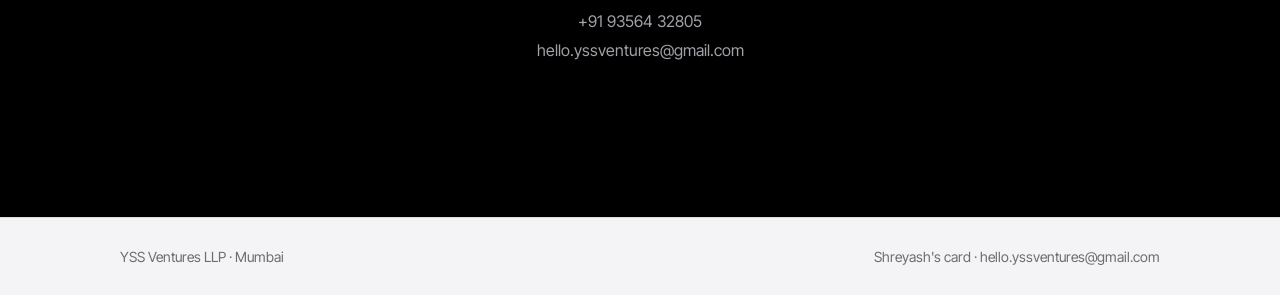
==== commit 9e53c6e3: "Hide the founders section until their details arrive" ====
--- a/index.html
+++ b/index.html
@@ -24,7 +24,6 @@
       <a href="#what">What we do</a>
       <a href="#work">Our work</a>
       <a href="#story">Story</a>
-      <a href="#team">Team</a>
       <a href="#faq">FAQ</a>
     </nav>
     <a class="btn" href="#contact">Talk to us</a>
@@ -163,6 +162,7 @@
     </div>
   </section>
 
+  <!-- The founders: hidden until their backgrounds and LinkedIn links arrive (T-097).
   <section class="sec light" id="team" aria-labelledby="team-title">
     <div class="wrap">
       <h2 class="sec-title reveal" id="team-title">The founders</h2>
@@ -188,6 +188,7 @@
       </div>
     </div>
   </section>
+  -->
 
   <section class="sec white" id="faq" aria-labelledby="faq-title">
     <div class="wrap narrow">
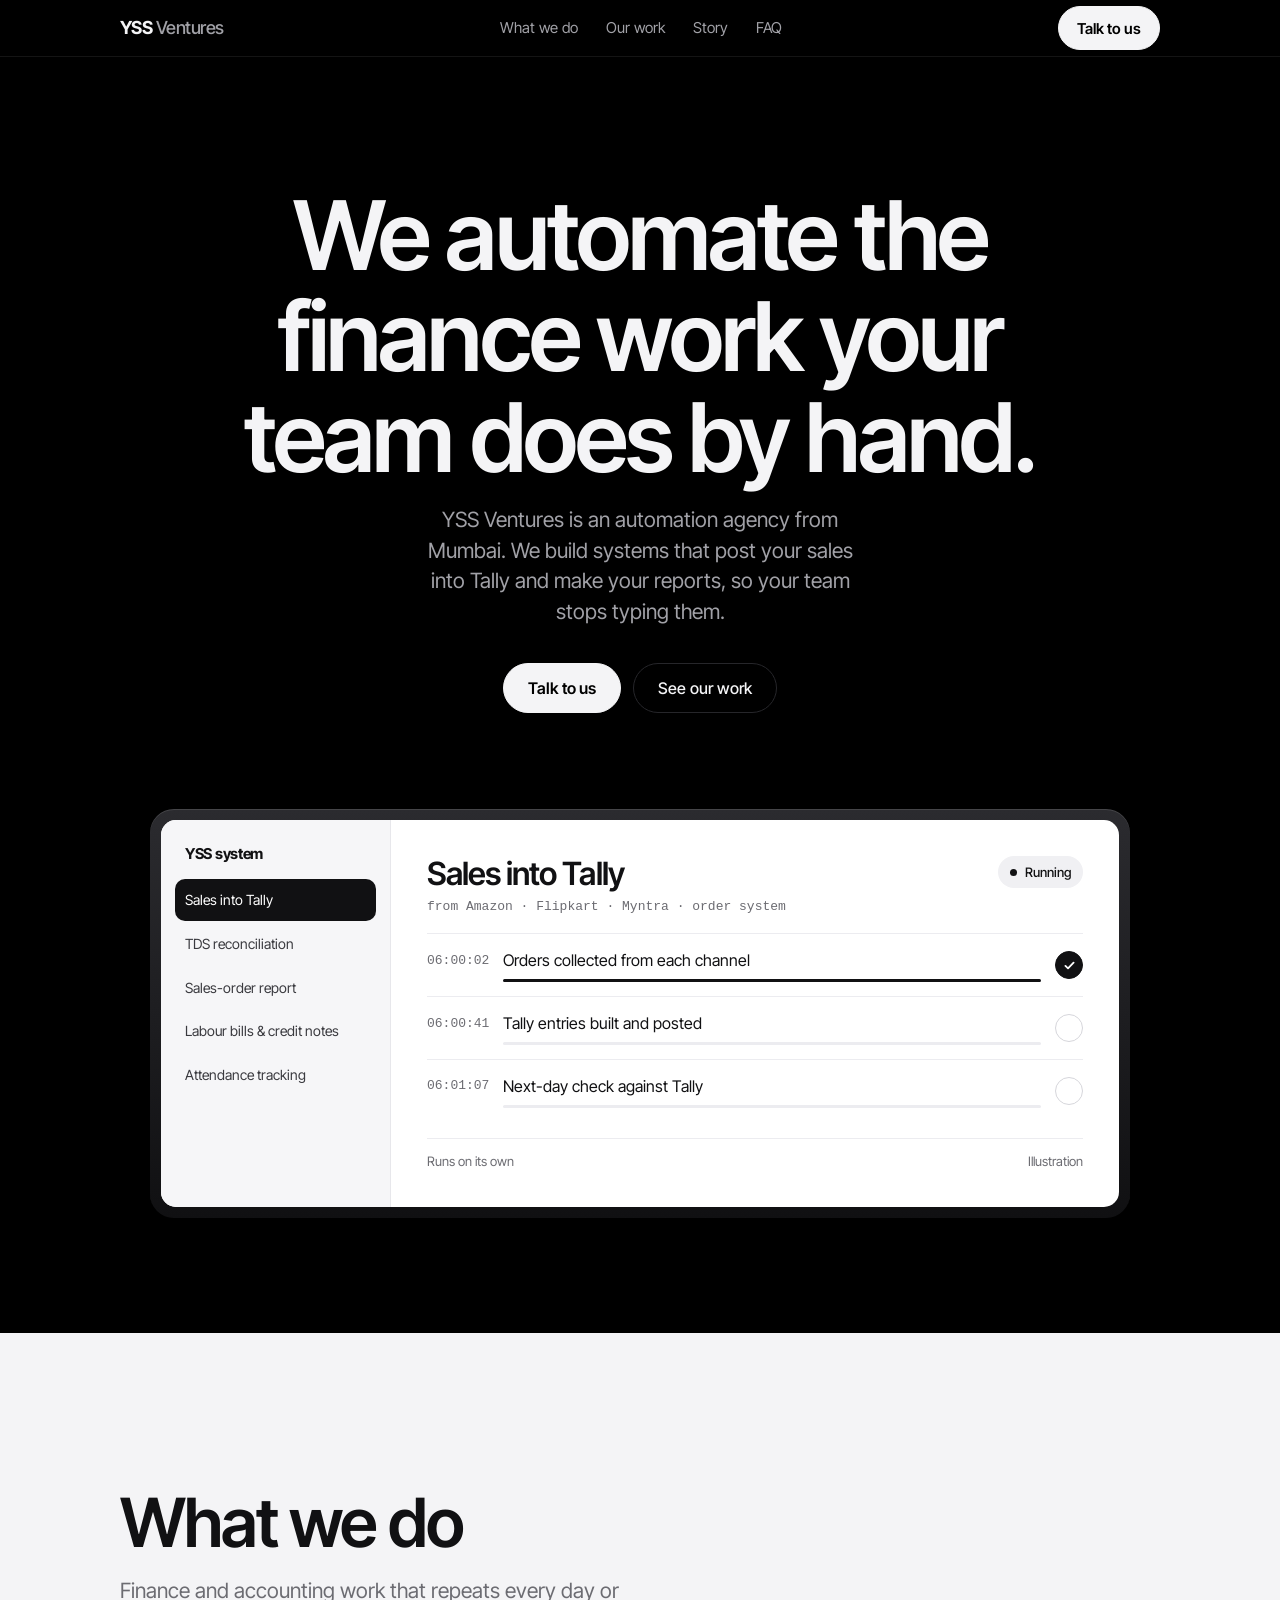
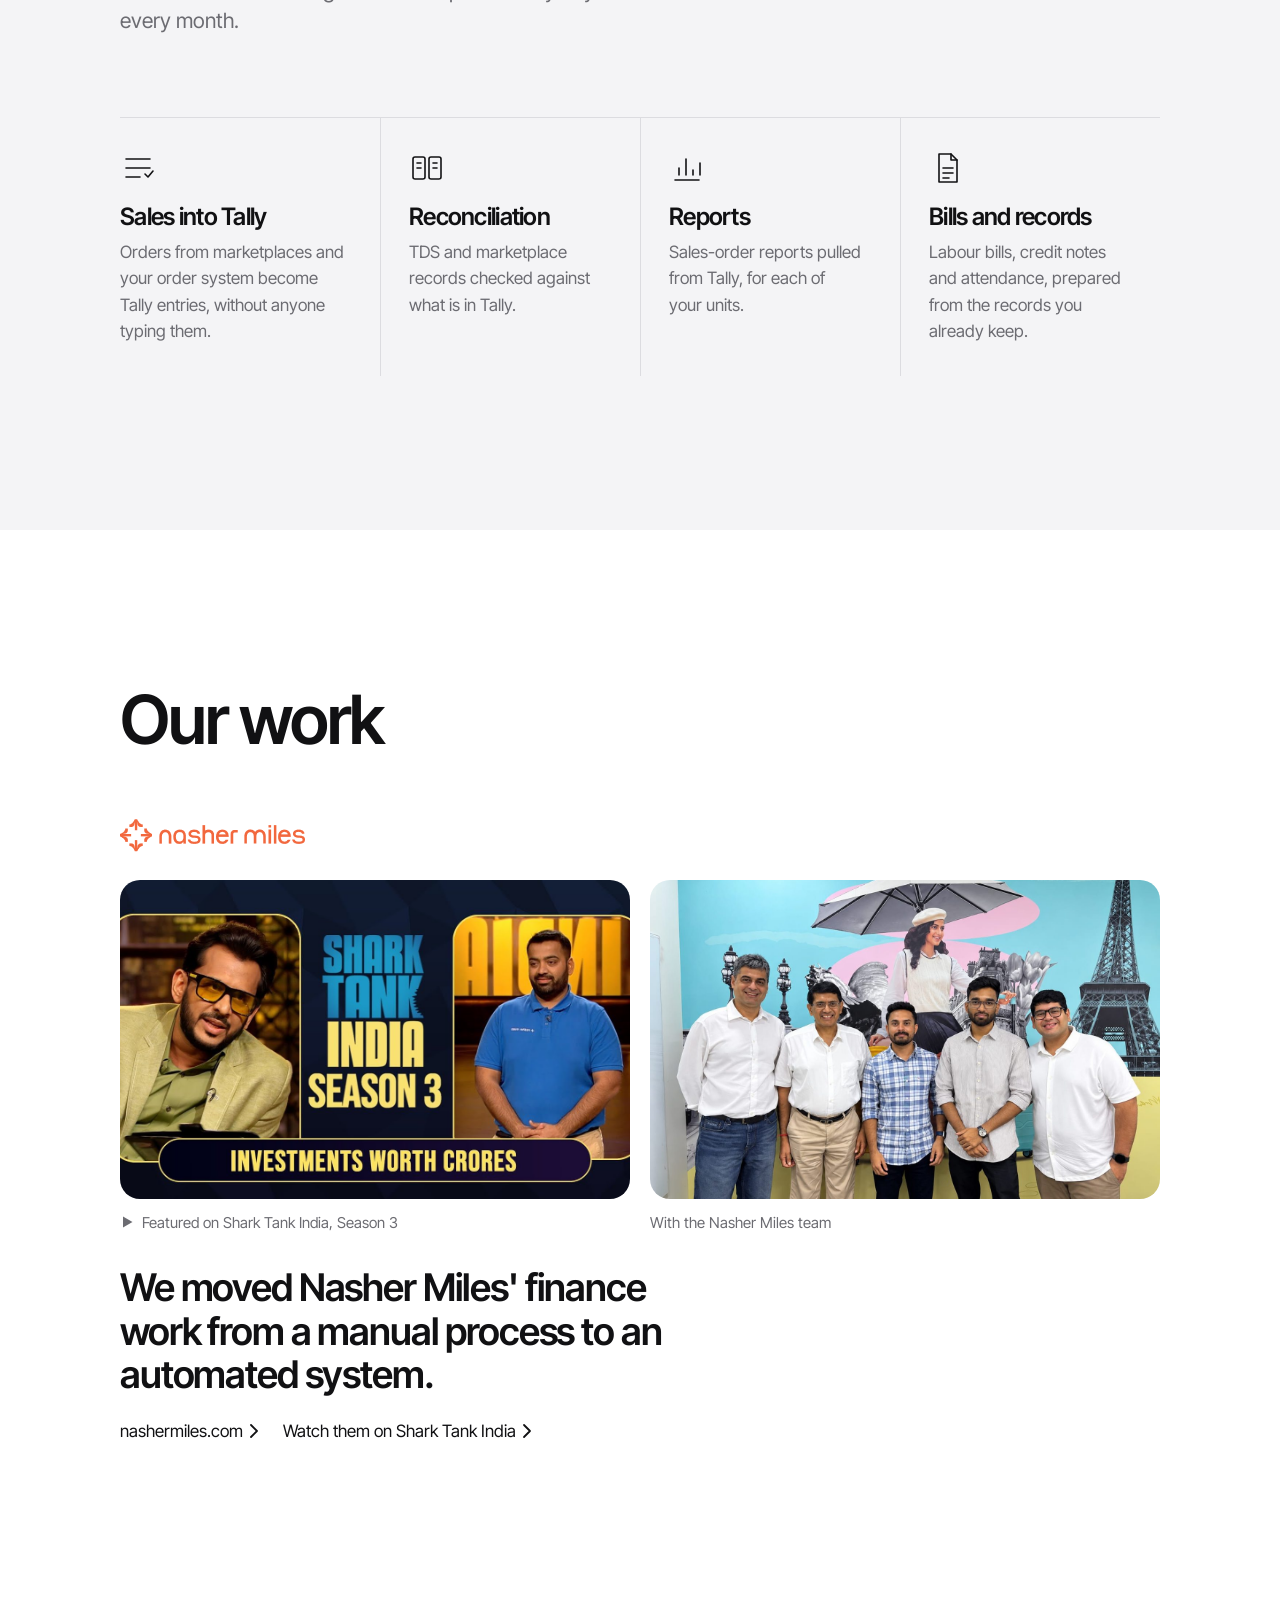
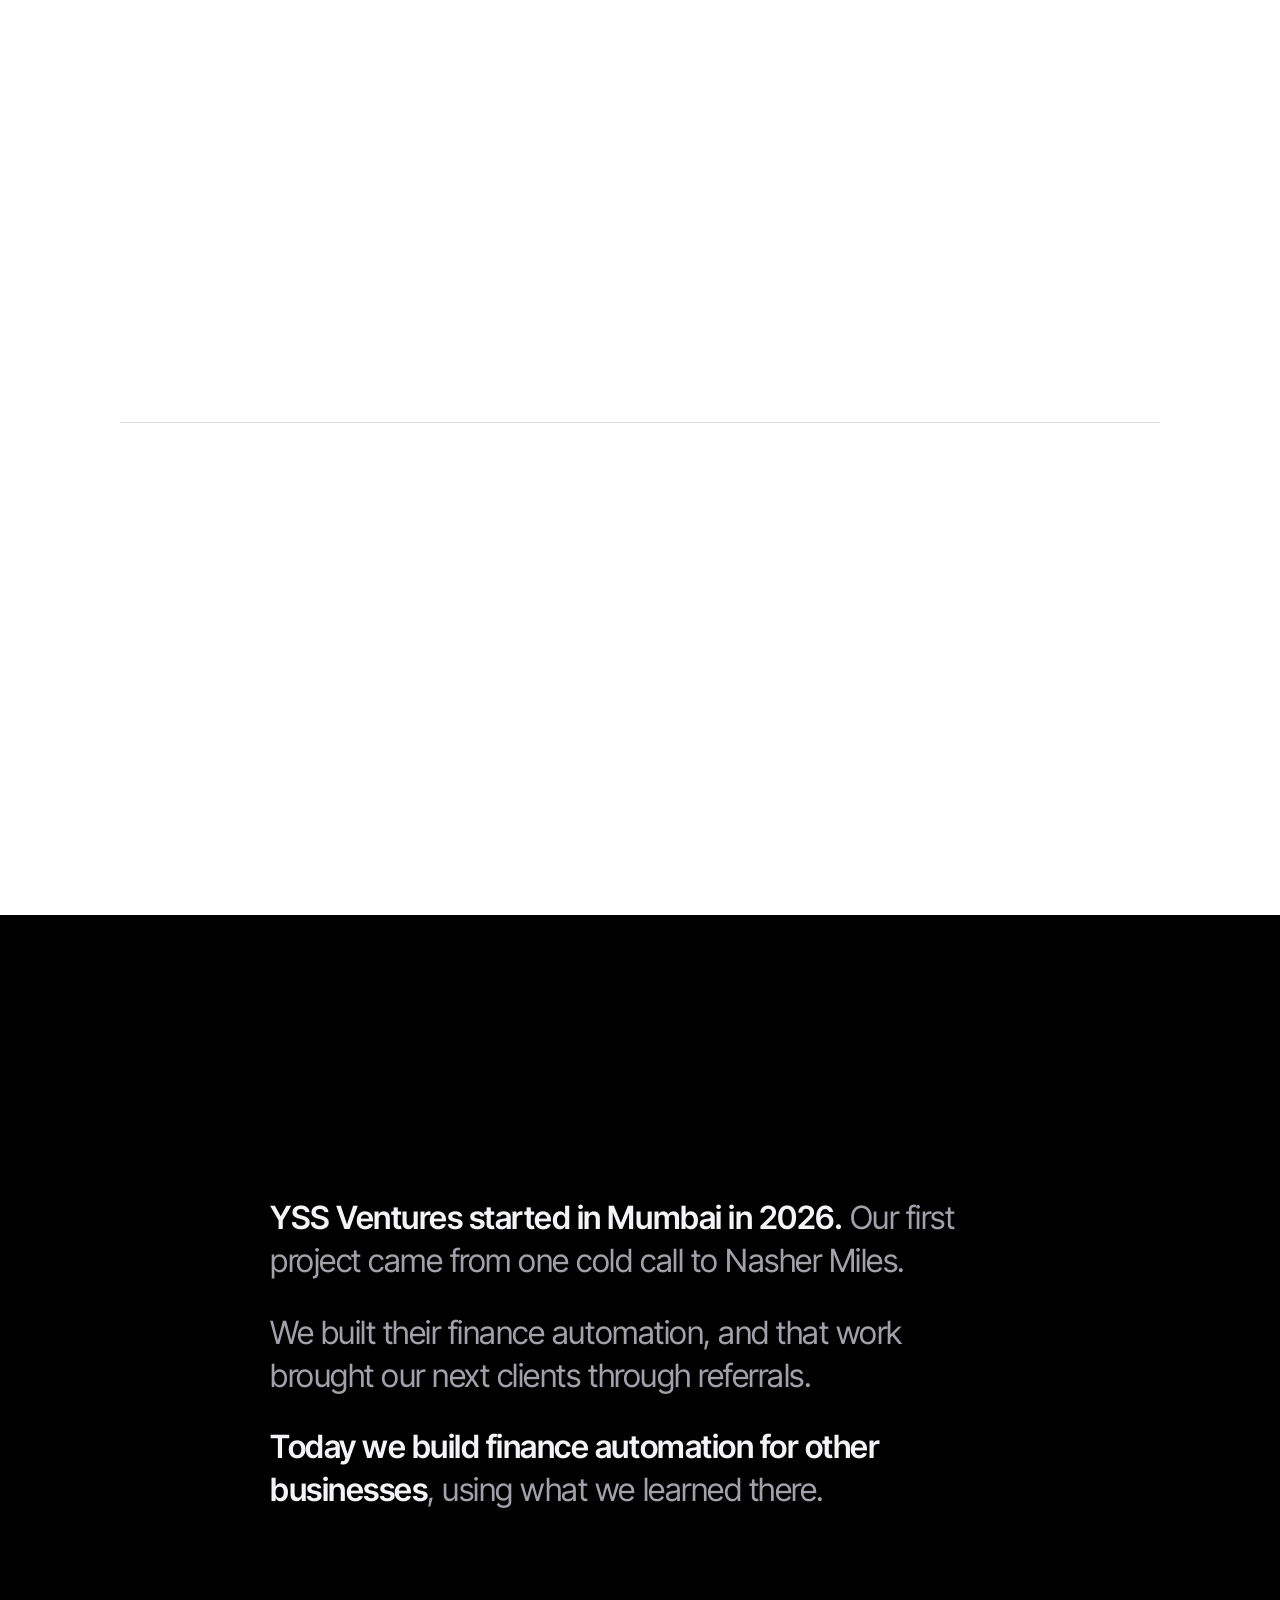
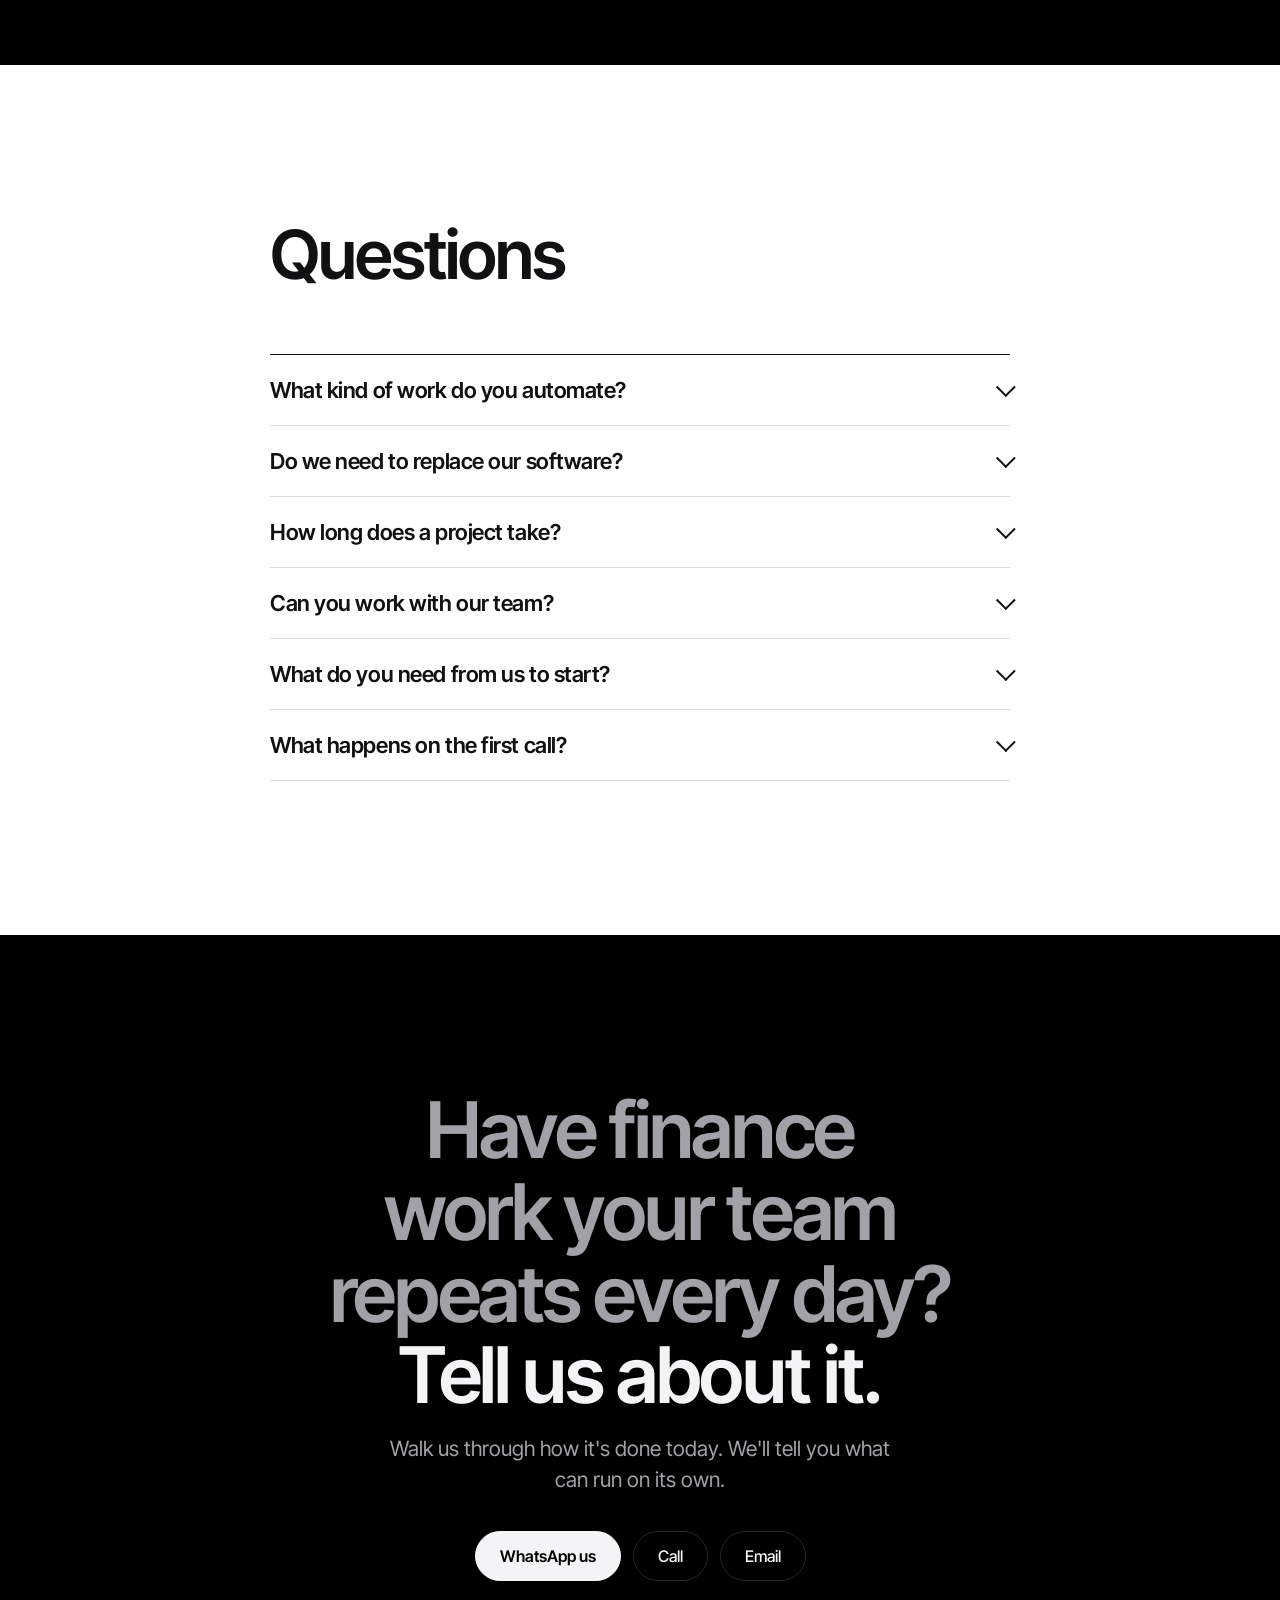
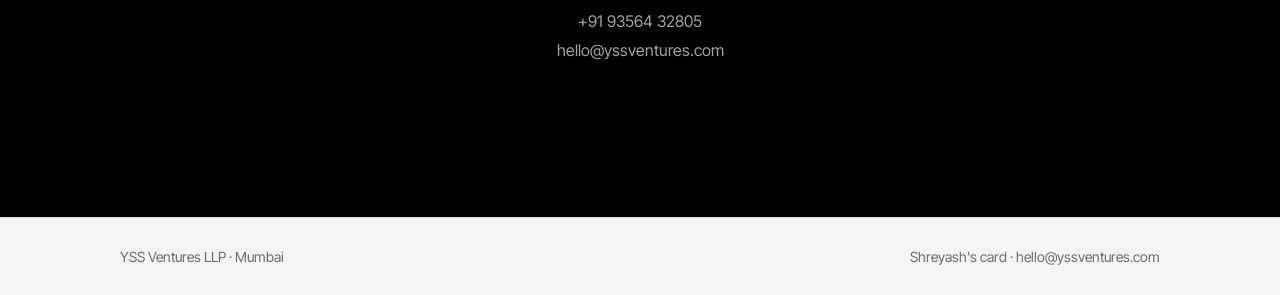
==== commit dd1c19be: "Website email: hello@yssventures.com" ====
--- a/index.html
+++ b/index.html
@@ -229,18 +229,18 @@
       <div class="btns reveal">
         <a class="btn primary" href="https://wa.me/919356432805?text=Hi%20Shreyash%2C%20I%20found%20YSS%20Ventures%20on%20your%20website." target="_blank" rel="noopener">WhatsApp us</a>
         <a class="btn" href="tel:+919356432805">Call</a>
-        <a class="btn" href="mailto:hello.yssventures@gmail.com">Email</a>
+        <a class="btn" href="mailto:hello@yssventures.com">Email</a>
       </div>
       <div class="lines reveal">
         <span>+91 93564 32805</span>
-        <span>hello.yssventures@gmail.com</span>
+        <span>hello@yssventures.com</span>
       </div>
     </div>
   </section>
 </main>
 
 <footer class="foot light">
-  <div class="wrap"><span>YSS Ventures LLP · Mumbai</span><span><a href="/card/" target="_blank" rel="noopener">Shreyash's card</a> · hello.yssventures@gmail.com</span></div>
+  <div class="wrap"><span>YSS Ventures LLP · Mumbai</span><span><a href="/card/" target="_blank" rel="noopener">Shreyash's card</a> · hello@yssventures.com</span></div>
 </footer>
 
 <script src="/assets/site.js?v=3"></script>
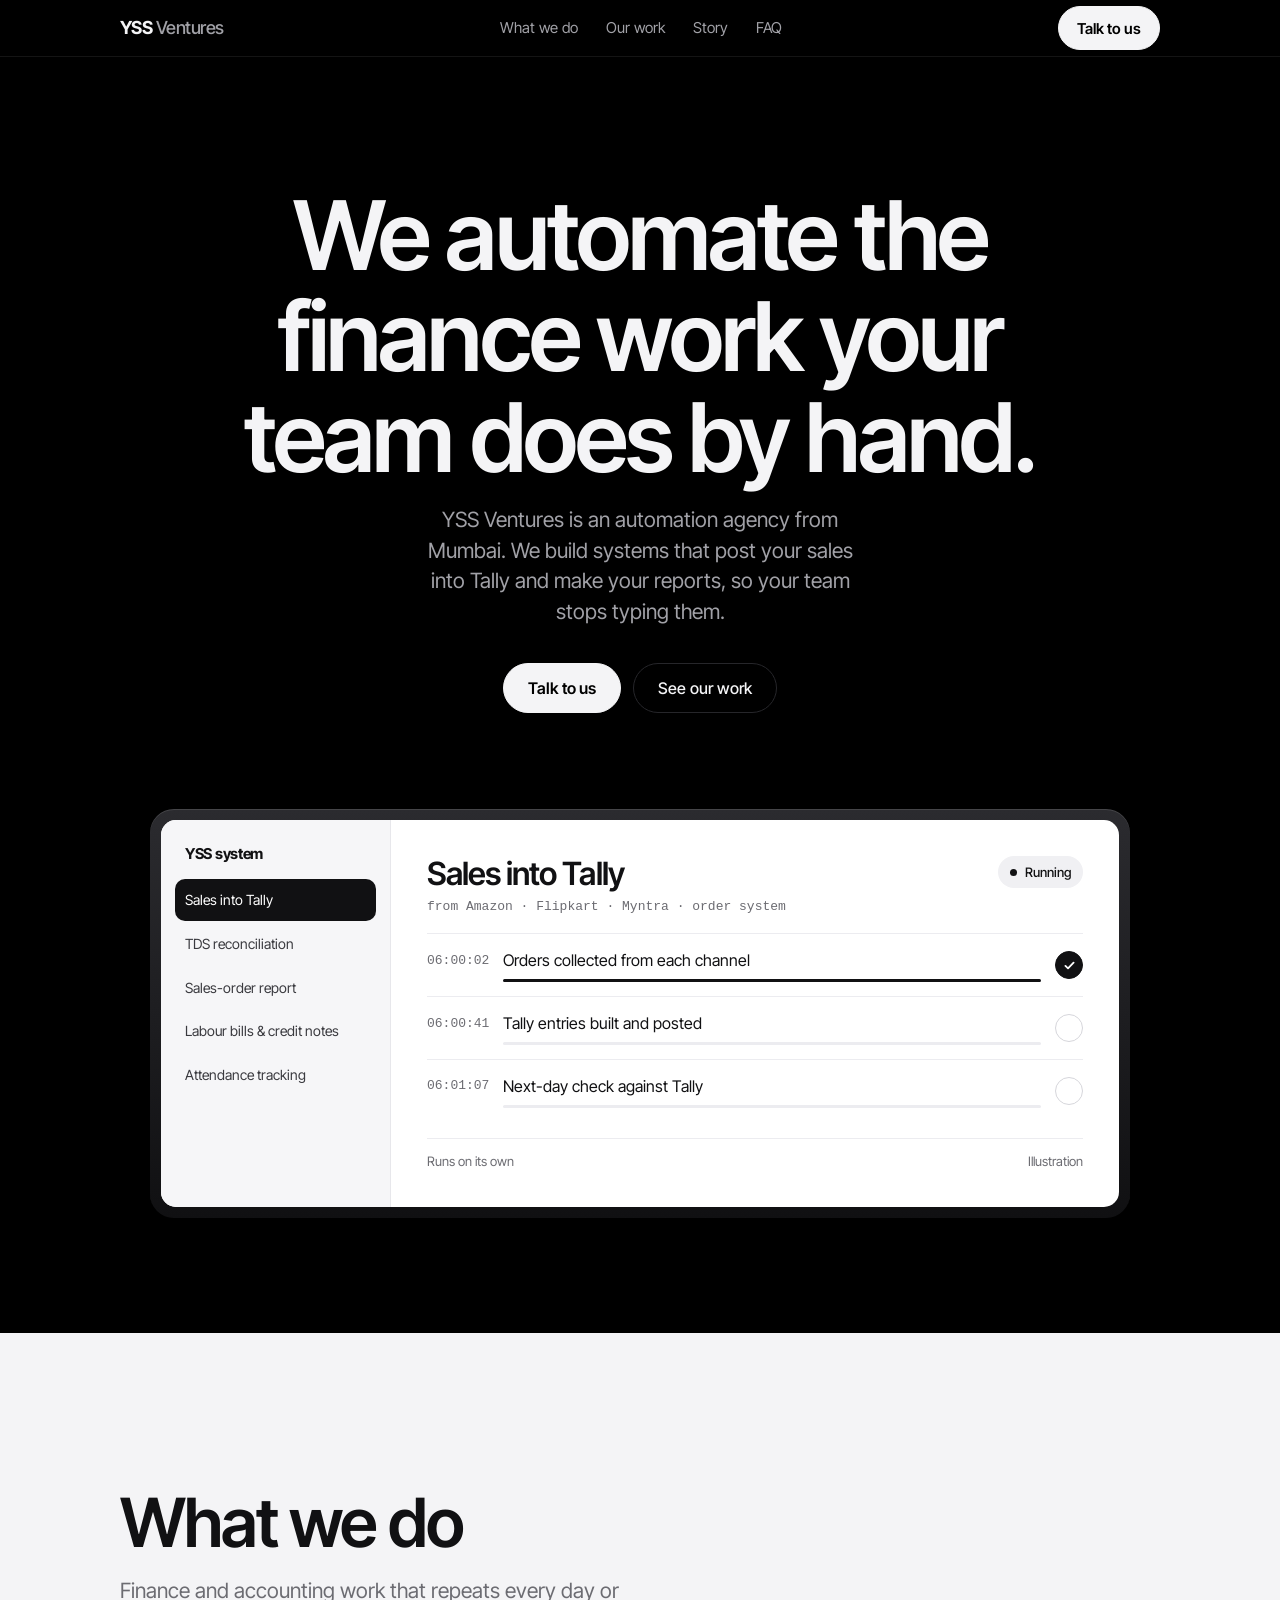
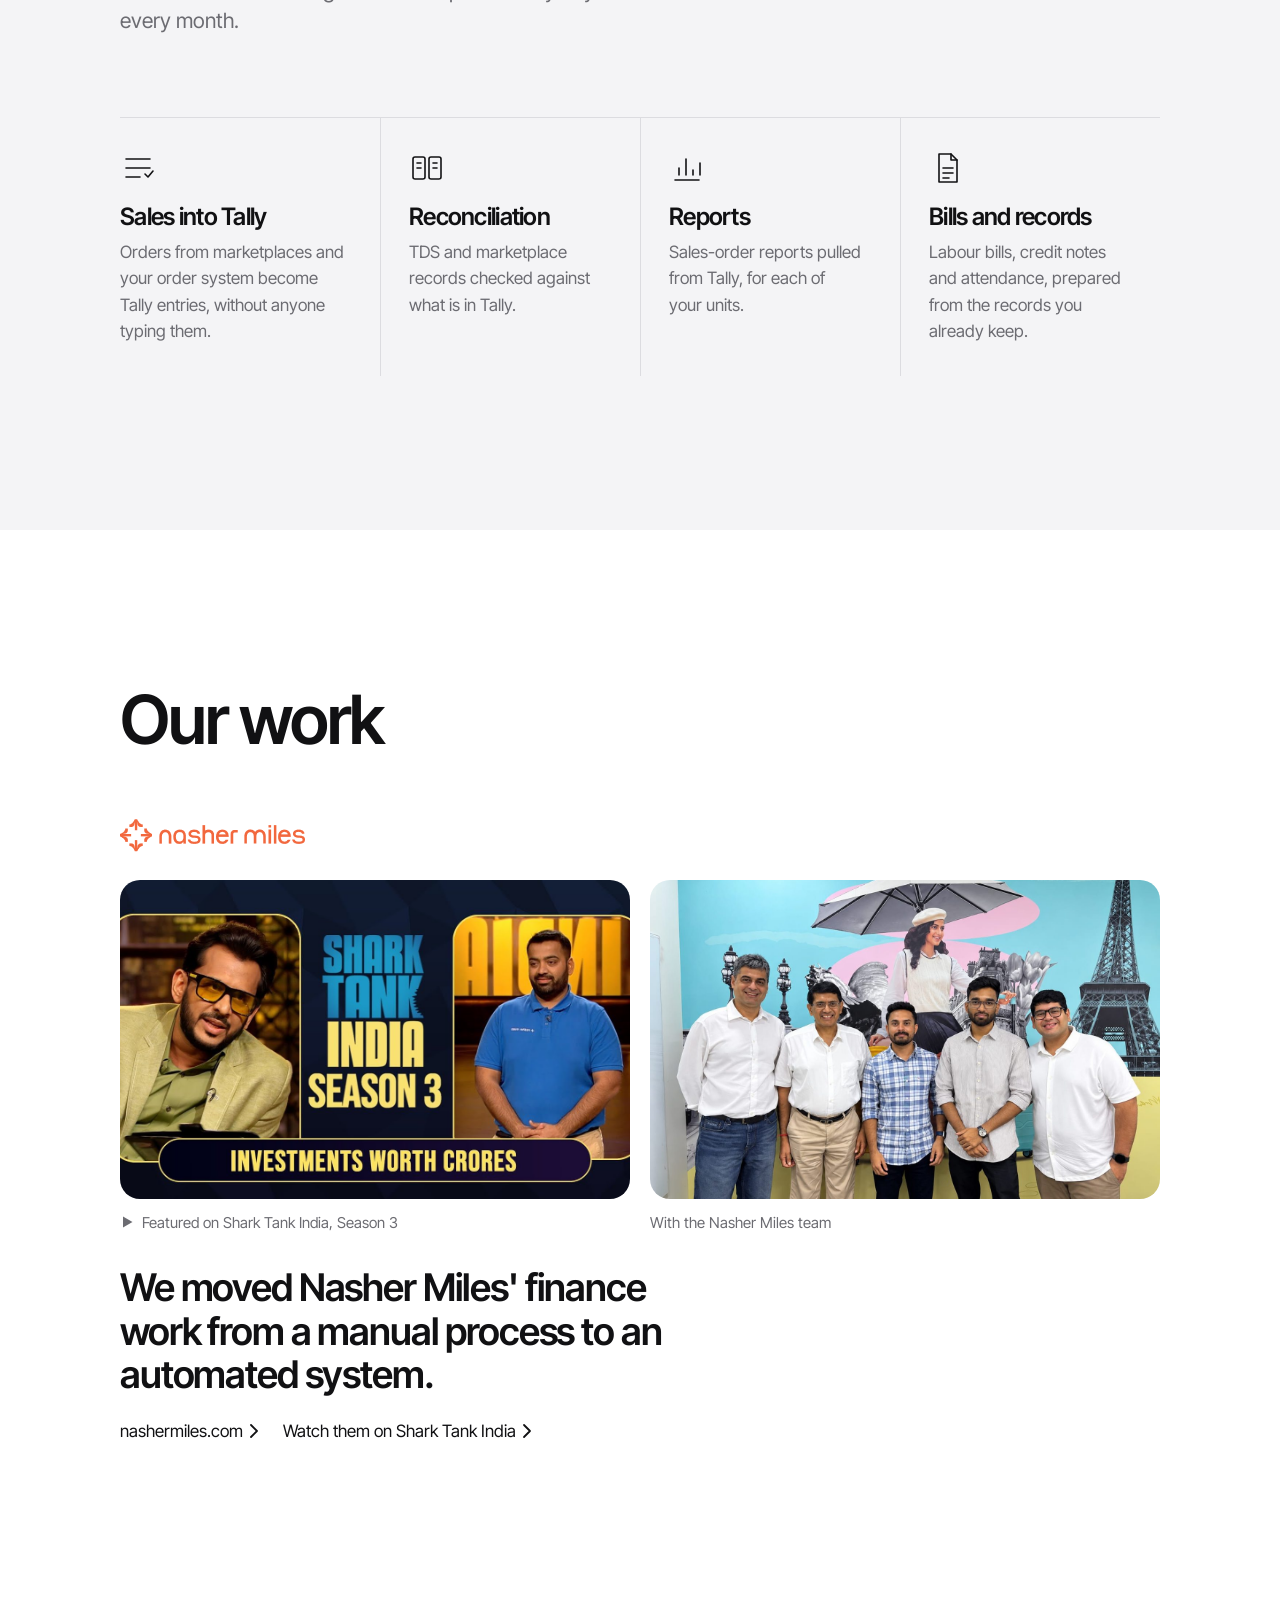
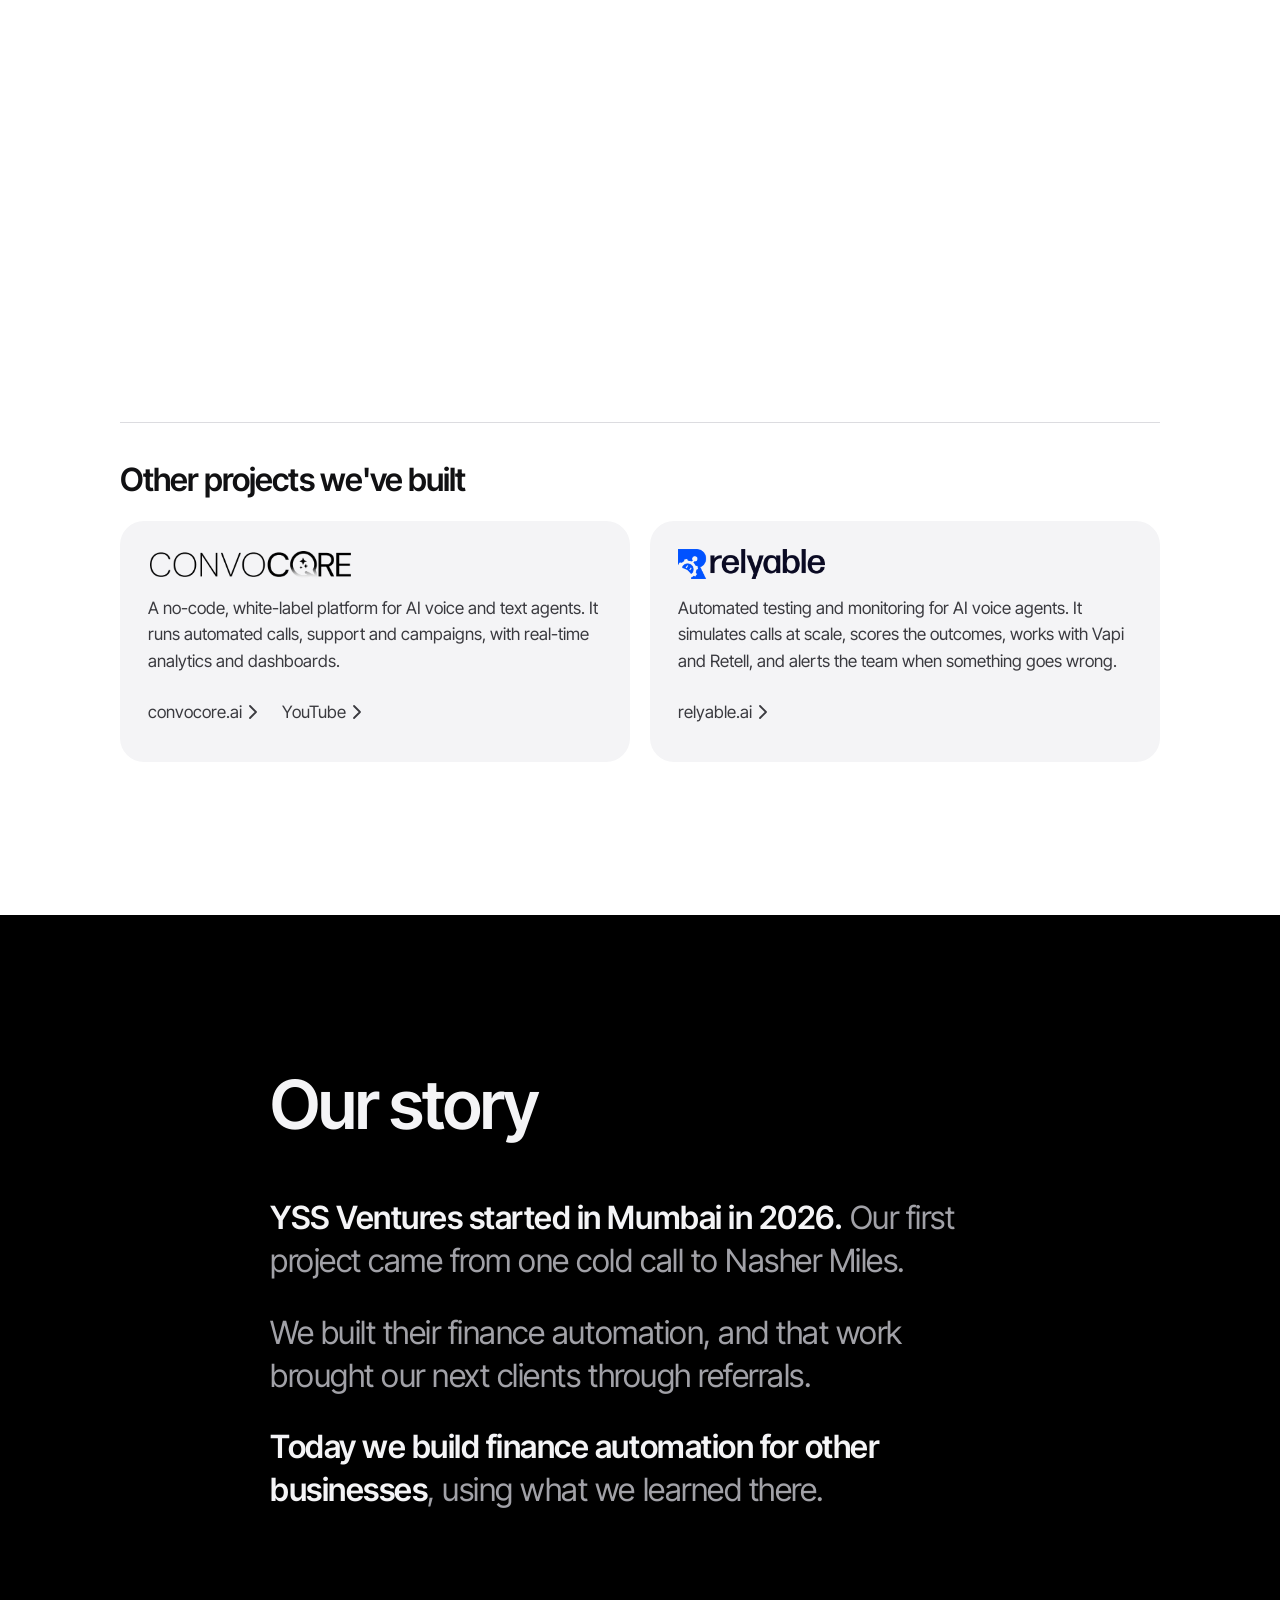
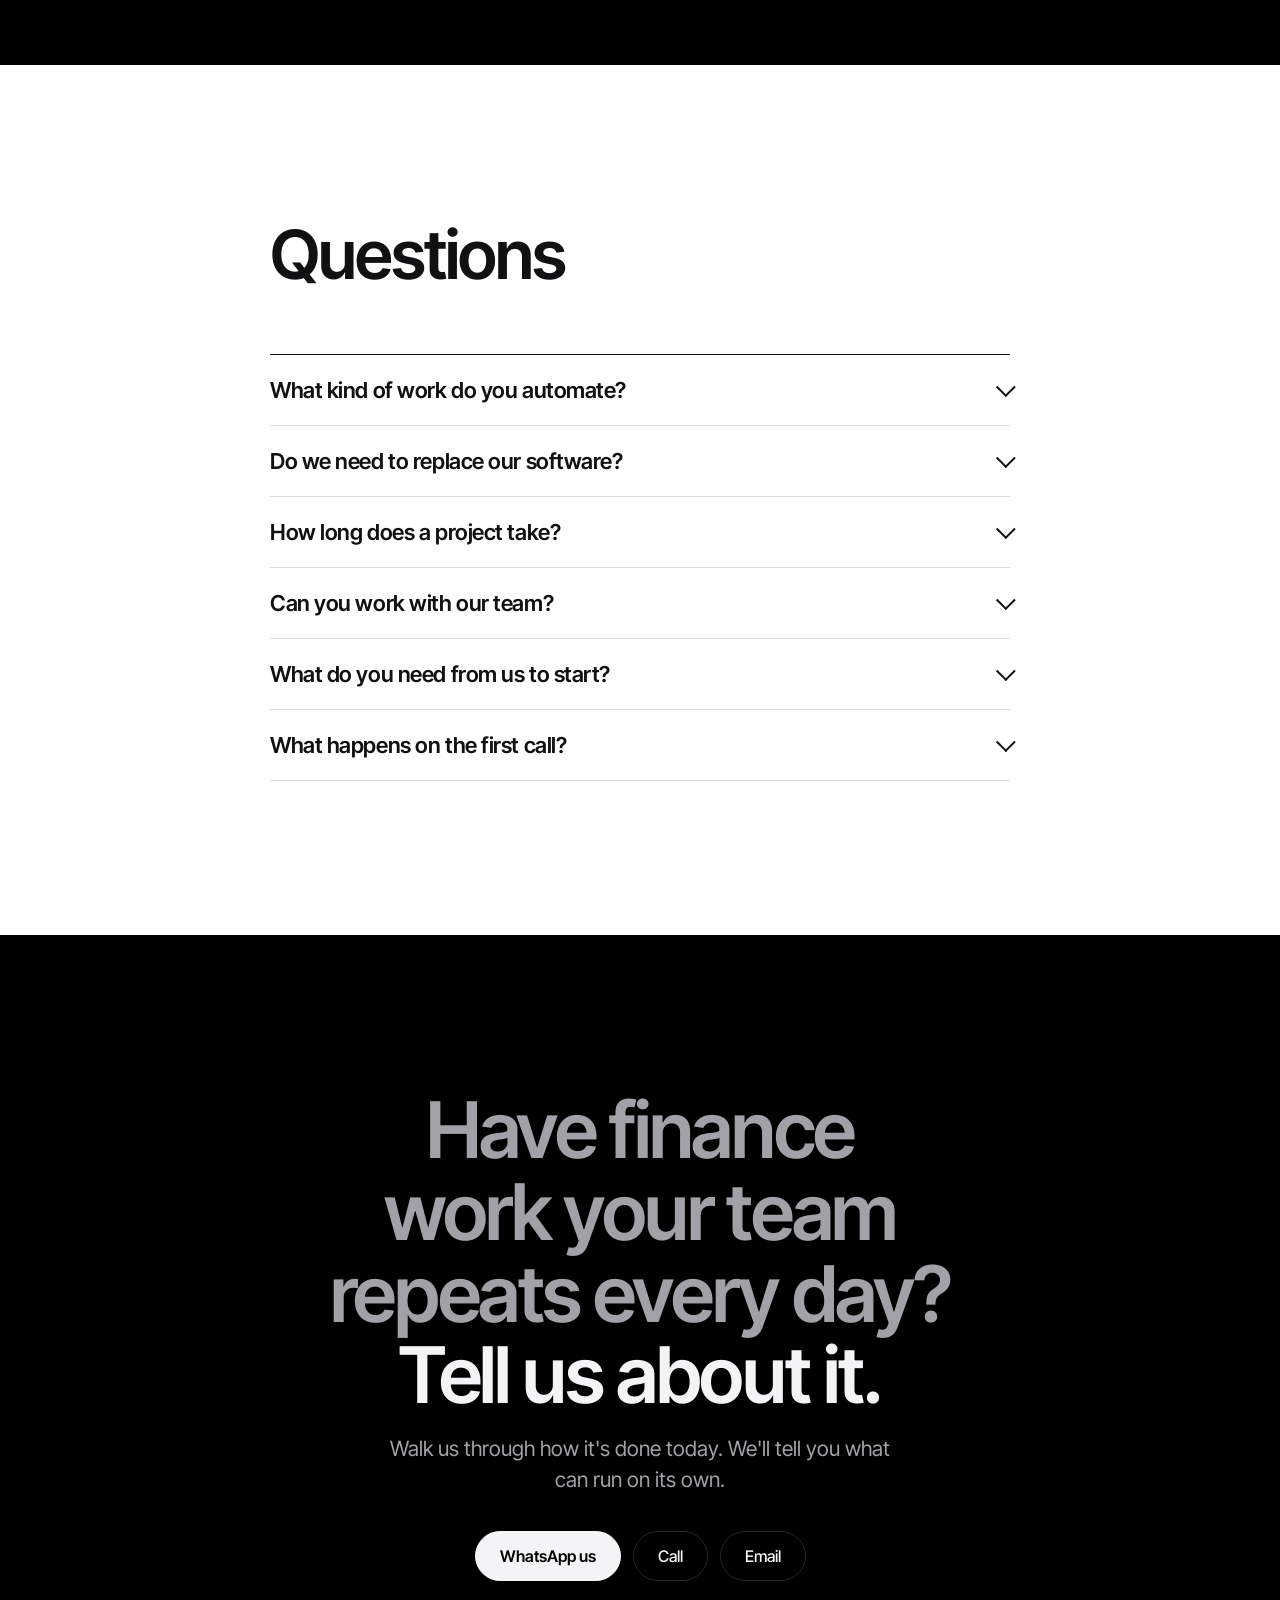
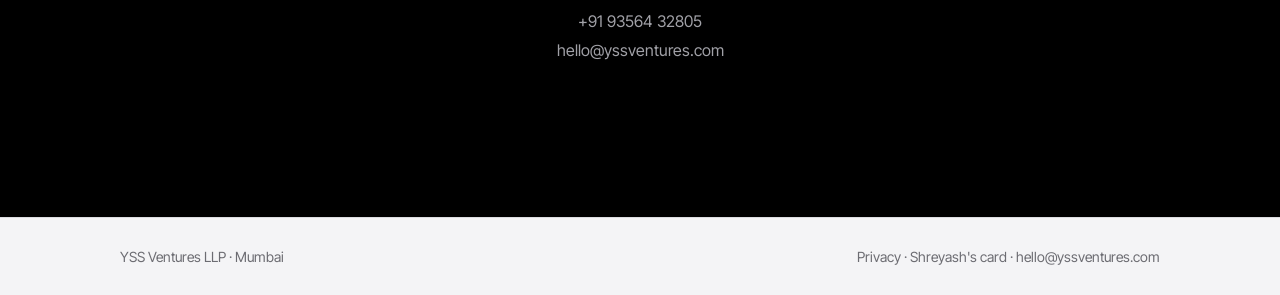
==== commit 57f6a549: "Add privacy policy page and footer links" ====
--- a/index.html
+++ b/index.html
@@ -240,7 +240,7 @@
 </main>
 
 <footer class="foot light">
-  <div class="wrap"><span>YSS Ventures LLP · Mumbai</span><span><a href="/card/" target="_blank" rel="noopener">Shreyash's card</a> · hello@yssventures.com</span></div>
+  <div class="wrap"><span>YSS Ventures LLP · Mumbai</span><span><a href="/privacy/">Privacy</a> · <a href="/card/" target="_blank" rel="noopener">Shreyash's card</a> · hello@yssventures.com</span></div>
 </footer>
 
 <script src="/assets/site.js?v=3"></script>
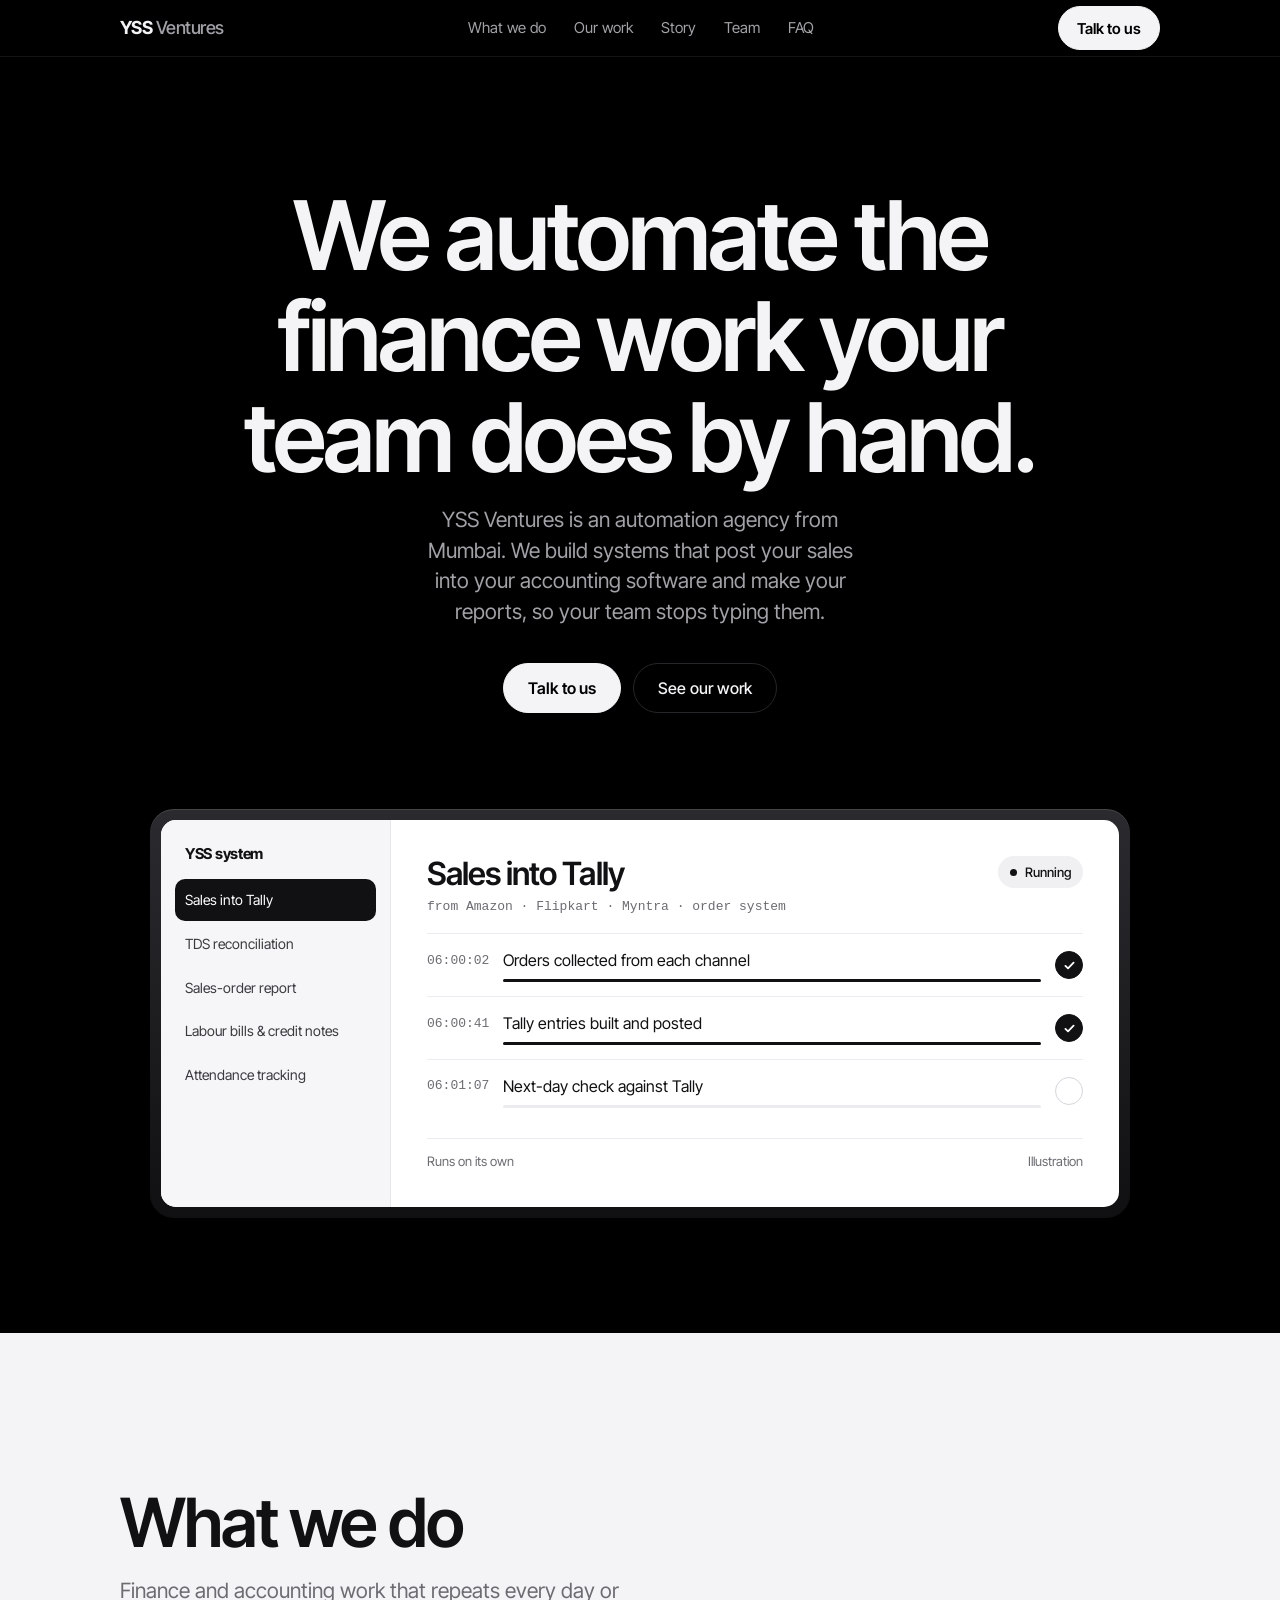
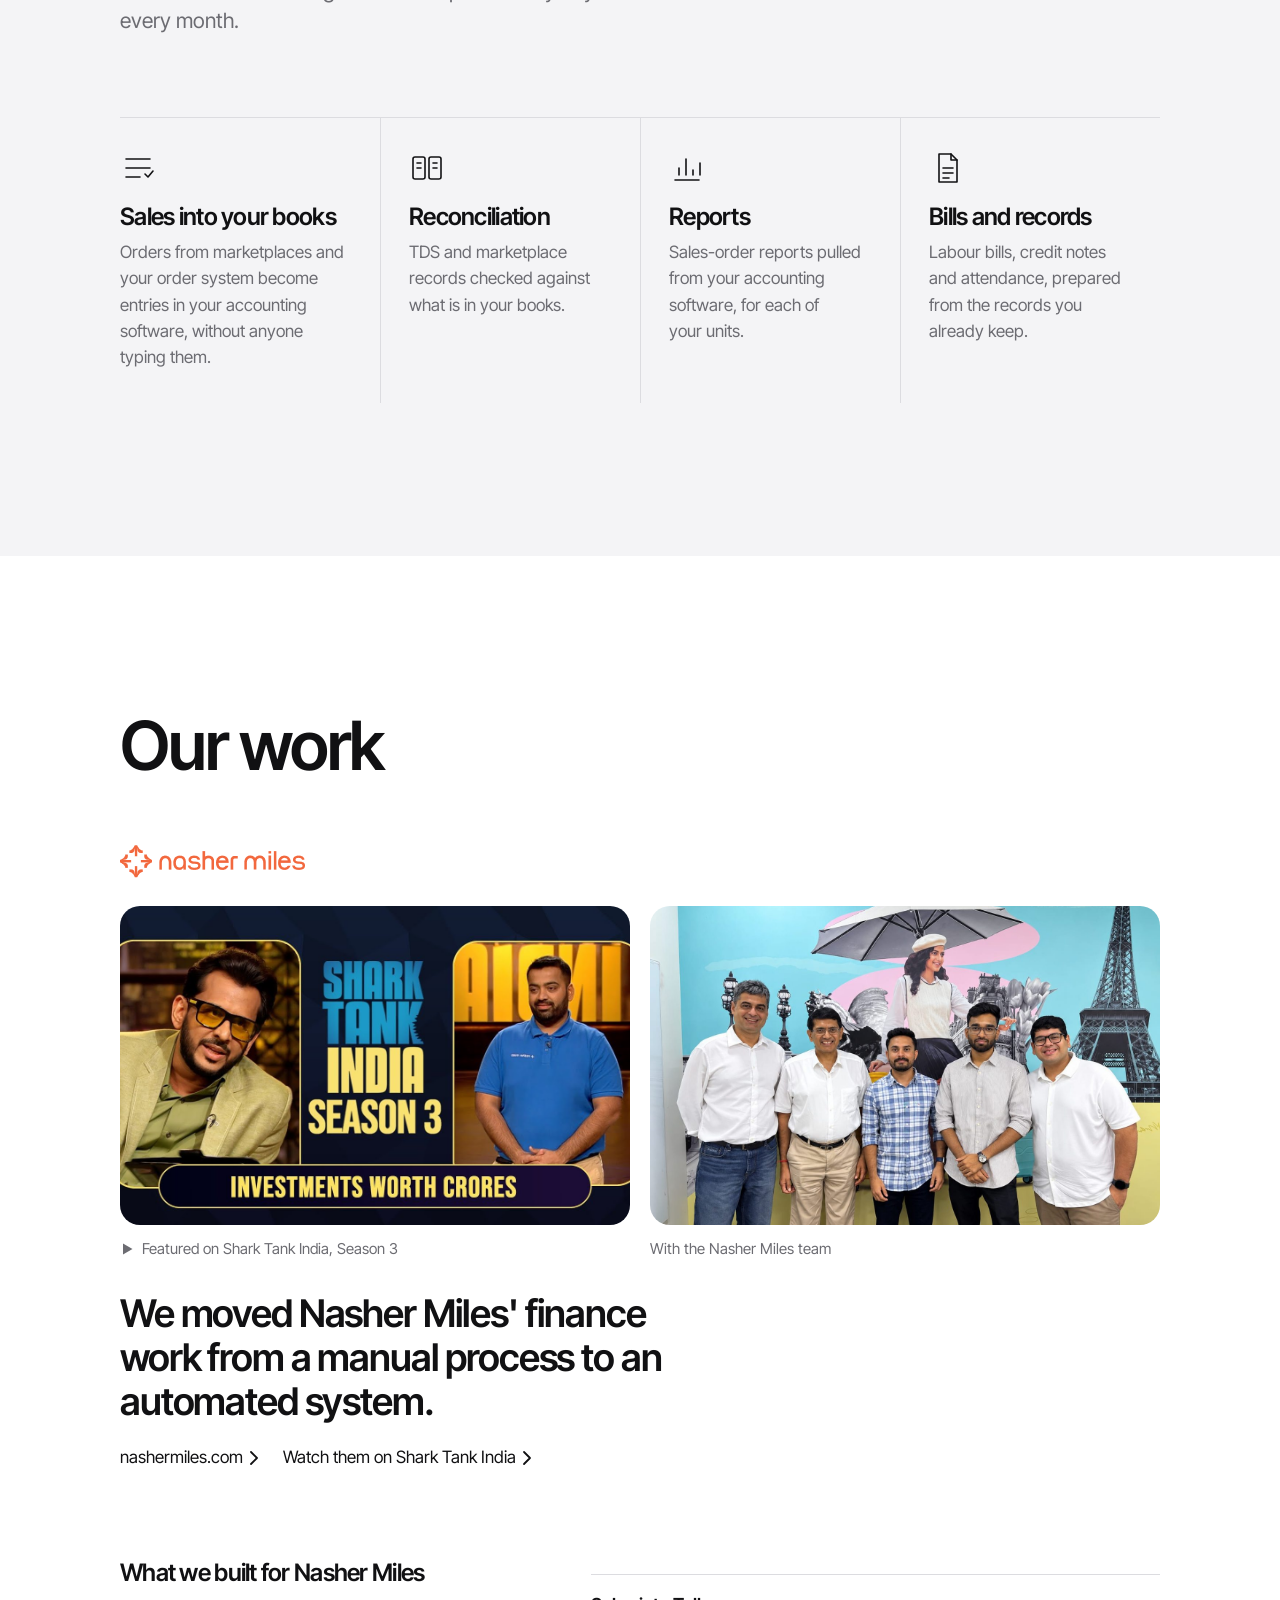
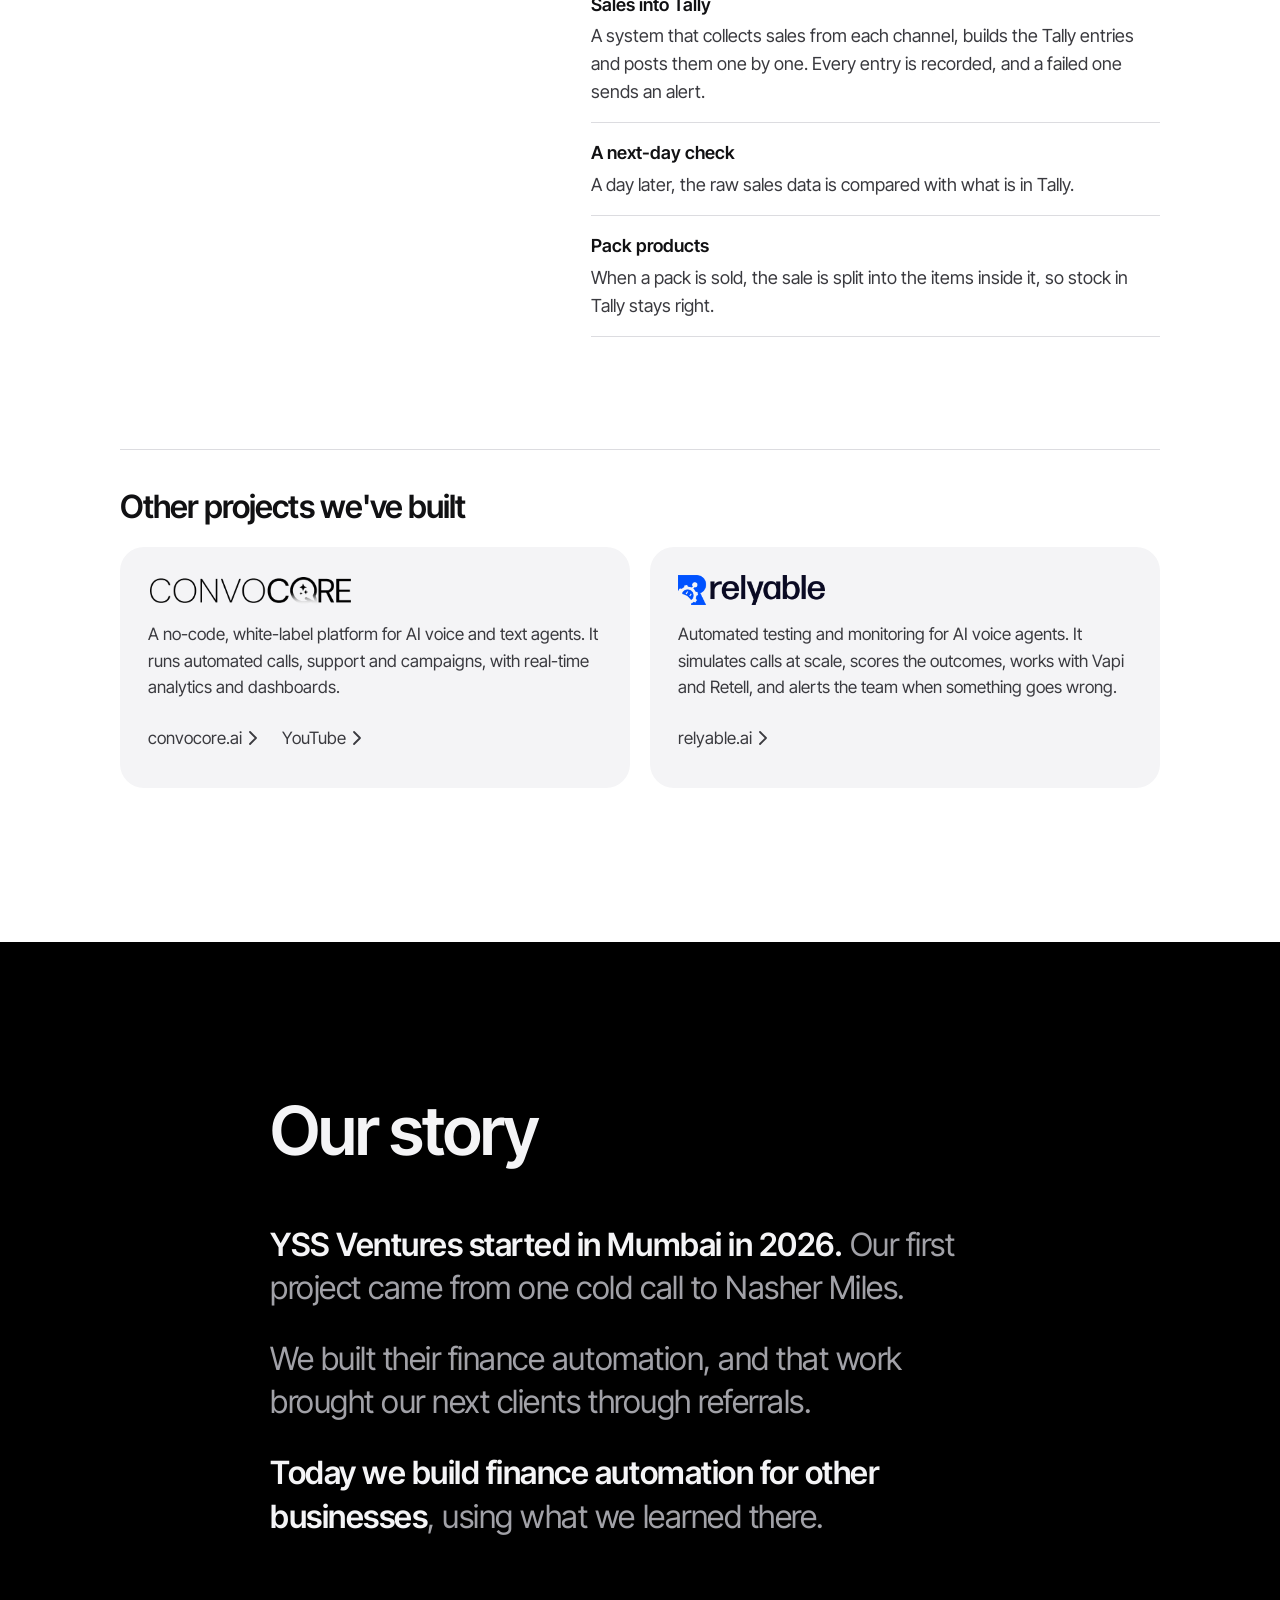
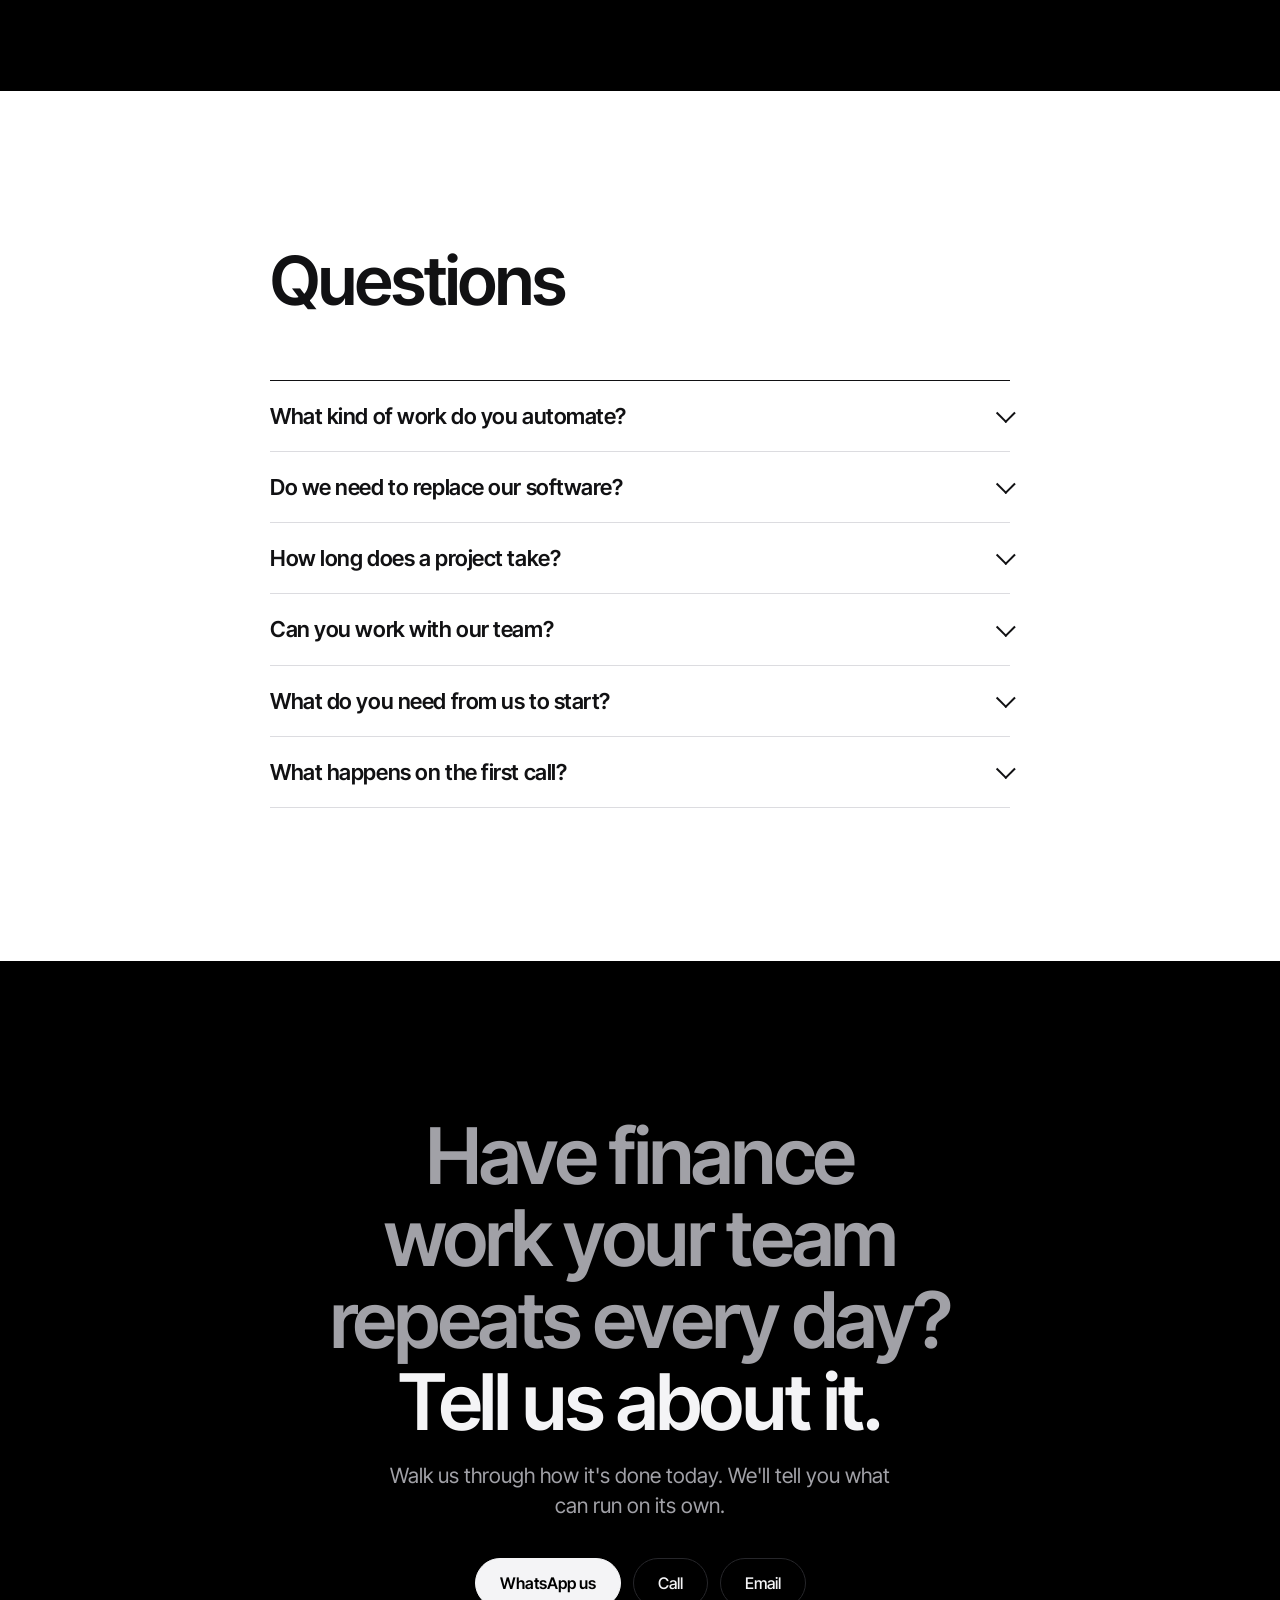
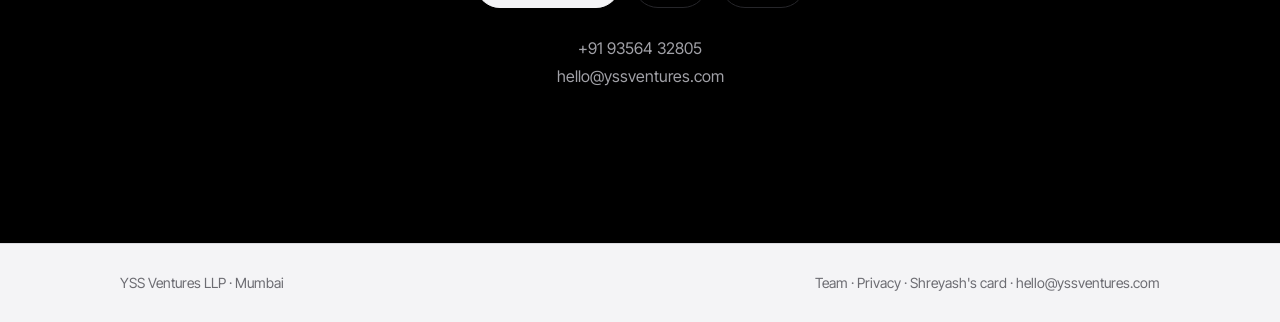
==== commit 5476c40f: "Team page with all six; site copy says accounting software instead of Tally-only Co-Authored-By: Cla" ====
--- a/index.html
+++ b/index.html
@@ -4,7 +4,7 @@
 <meta charset="utf-8">
 <meta name="viewport" content="width=device-width, initial-scale=1, viewport-fit=cover">
 <title>YSS Ventures · Finance automation</title>
-<meta name="description" content="YSS Ventures is an automation agency from Mumbai. We build systems that post your sales into Tally and make your reports, so your team stops typing them.">
+<meta name="description" content="YSS Ventures is an automation agency from Mumbai. We build systems that post your sales into your accounting software and make your reports, so your team stops typing them.">
 <meta name="theme-color" content="#000000">
 <meta property="og:title" content="YSS Ventures · Finance automation">
 <meta property="og:description" content="We automate the finance work your team does by hand.">
@@ -24,6 +24,7 @@
       <a href="#what">What we do</a>
       <a href="#work">Our work</a>
       <a href="#story">Story</a>
+      <a href="/team/">Team</a>
       <a href="#faq">FAQ</a>
     </nav>
     <a class="btn" href="#contact">Talk to us</a>
@@ -34,7 +35,7 @@
   <section class="hero dark" aria-labelledby="title">
     <div class="wrap center">
       <h1 id="title">We automate the finance work your team does by hand.</h1>
-      <p class="sec-lede">YSS Ventures is an automation agency from Mumbai. We build systems that post your sales into Tally and make your reports, so your team stops typing them.</p>
+      <p class="sec-lede">YSS Ventures is an automation agency from Mumbai. We build systems that post your sales into your accounting software and make your reports, so your team stops typing them.</p>
       <div class="btns">
         <a class="btn primary" href="#contact">Talk to us</a>
         <a class="btn" href="#work">See our work</a>
@@ -83,18 +84,18 @@
       <div class="cols">
         <article class="col reveal">
           <svg viewBox="0 0 36 36" fill="none" aria-hidden="true"><path d="M6 9h24M6 18h24M6 27h14" stroke="currentColor" stroke-width="1.6" stroke-linecap="round"/><path d="M25 24l3 3 5-6" stroke="currentColor" stroke-width="1.6" stroke-linecap="round" stroke-linejoin="round"/></svg>
-          <h3>Sales into Tally</h3>
-          <p>Orders from marketplaces and your order system become Tally entries, without anyone typing them.</p>
+          <h3>Sales into your books</h3>
+          <p>Orders from marketplaces and your order system become entries in your accounting software, without anyone typing them.</p>
         </article>
         <article class="col reveal">
           <svg viewBox="0 0 36 36" fill="none" aria-hidden="true"><rect x="4" y="7" width="12" height="22" rx="2" stroke="currentColor" stroke-width="1.6"/><rect x="20" y="7" width="12" height="22" rx="2" stroke="currentColor" stroke-width="1.6"/><path d="M8 13h4M8 18h4M24 13h4M24 18h4" stroke="currentColor" stroke-width="1.6" stroke-linecap="round"/></svg>
           <h3>Reconciliation</h3>
-          <p>TDS and marketplace records checked against what is in Tally.</p>
+          <p>TDS and marketplace records checked against what is in your books.</p>
         </article>
         <article class="col reveal">
           <svg viewBox="0 0 36 36" fill="none" aria-hidden="true"><path d="M6 30h24M10 25v-7M17 25V9M24 25v-5M31 25V13" stroke="currentColor" stroke-width="1.6" stroke-linecap="round"/></svg>
           <h3>Reports</h3>
-          <p>Sales-order reports pulled from Tally, for each of your units.</p>
+          <p>Sales-order reports pulled from your accounting software, for each of your units.</p>
         </article>
         <article class="col reveal">
           <svg viewBox="0 0 36 36" fill="none" aria-hidden="true"><path d="M10 4h12l6 6v22H10z" stroke="currentColor" stroke-width="1.6" stroke-linejoin="round"/><path d="M22 4v6h6M14 18h10M14 23h10M14 28h6" stroke="currentColor" stroke-width="1.6" stroke-linecap="round" stroke-linejoin="round"/></svg>
@@ -196,11 +197,11 @@
       <div class="faq reveal">
         <details>
           <summary>What kind of work do you automate?</summary>
-          <p class="answer">Finance and accounting work that repeats: getting sales into Tally, reconciliations, daily and monthly reports, labour bills, credit notes and attendance.</p>
+          <p class="answer">Finance and accounting work that repeats: getting sales into your accounting software, reconciliations, daily and monthly reports, labour bills, credit notes and attendance.</p>
         </details>
         <details>
           <summary>Do we need to replace our software?</summary>
-          <p class="answer">Usually not. We work with the tools you already use, like Tally and Google Sheets.</p>
+          <p class="answer">Usually not. We work with the tools you already use: your accounting software, like Tally, and Google Sheets.</p>
         </details>
         <details>
           <summary>How long does a project take?</summary>
@@ -240,7 +241,7 @@
 </main>
 
 <footer class="foot light">
-  <div class="wrap"><span>YSS Ventures LLP · Mumbai</span><span><a href="/privacy/">Privacy</a> · <a href="/card/" target="_blank" rel="noopener">Shreyash's card</a> · hello@yssventures.com</span></div>
+  <div class="wrap"><span>YSS Ventures LLP · Mumbai</span><span><a href="/team/">Team</a> · <a href="/privacy/">Privacy</a> · <a href="/card/" target="_blank" rel="noopener">Shreyash's card</a> · hello@yssventures.com</span></div>
 </footer>
 
 <script src="/assets/site.js?v=3"></script>
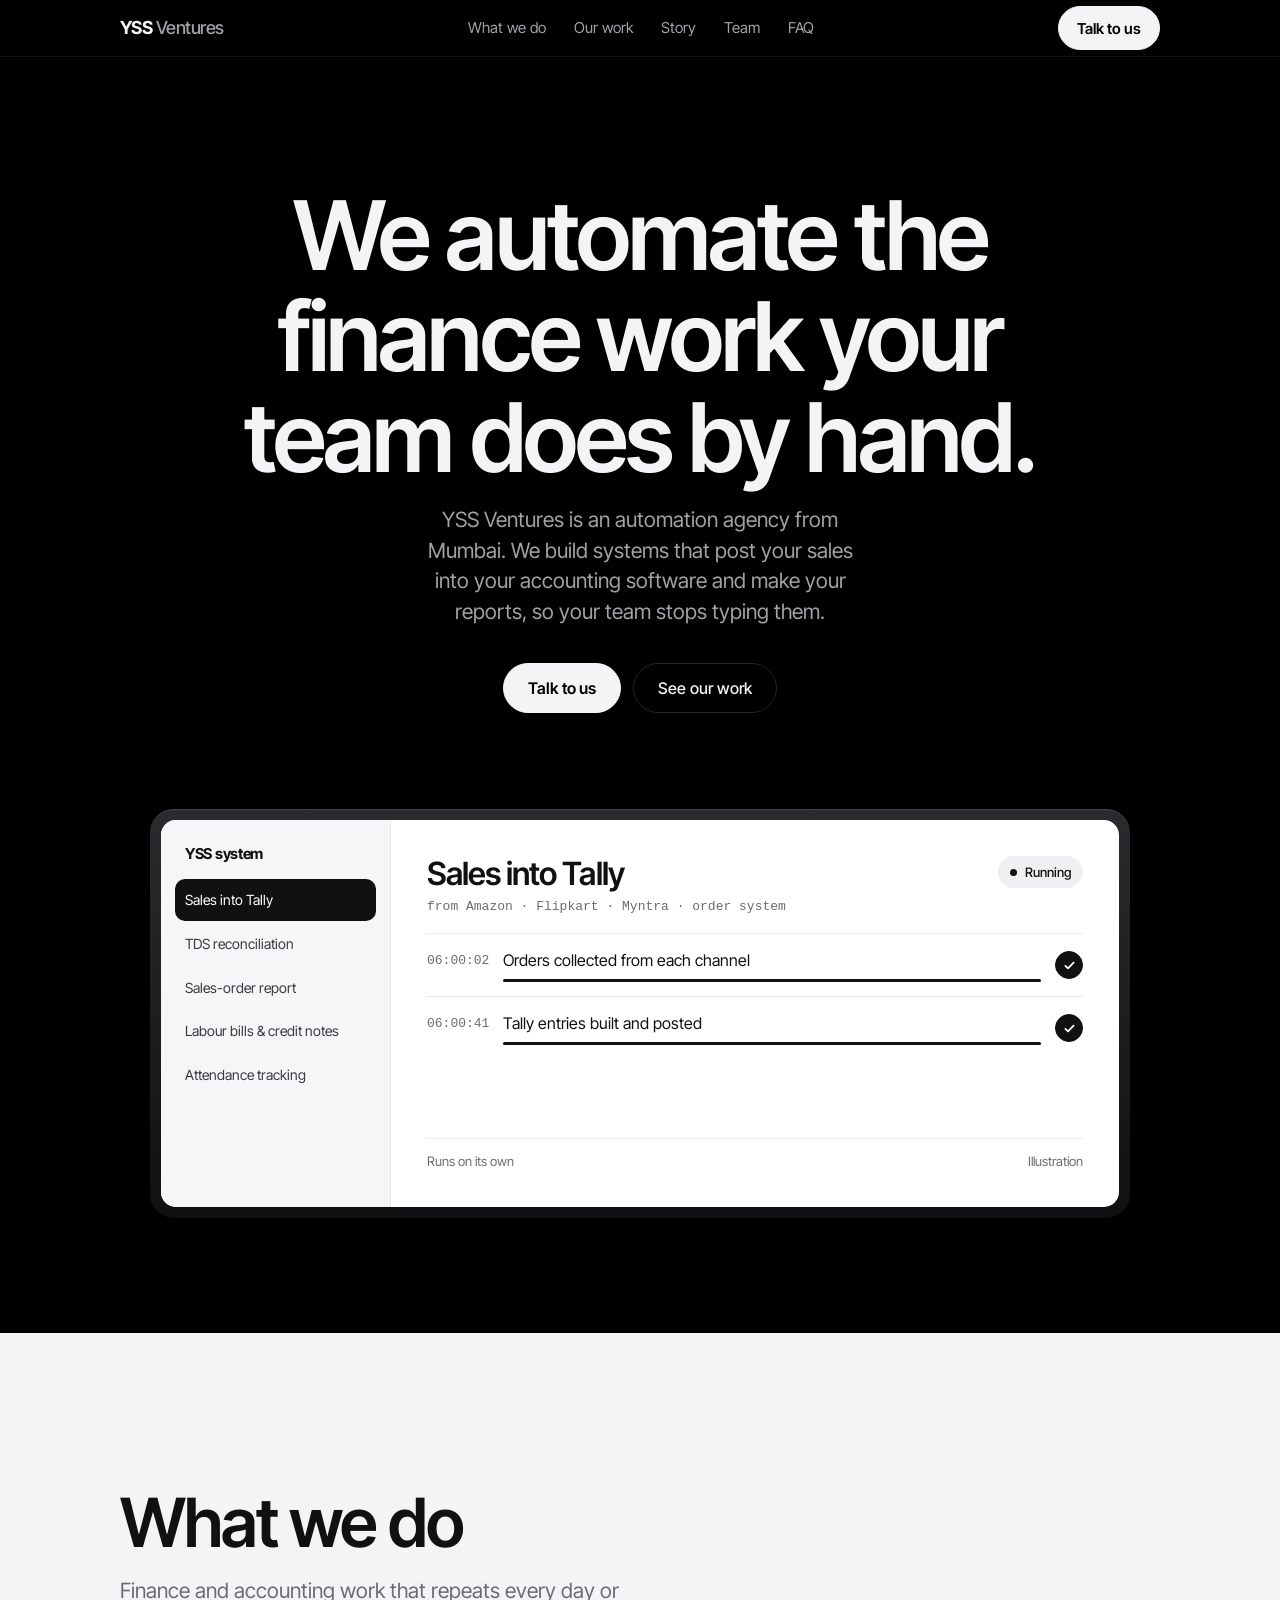
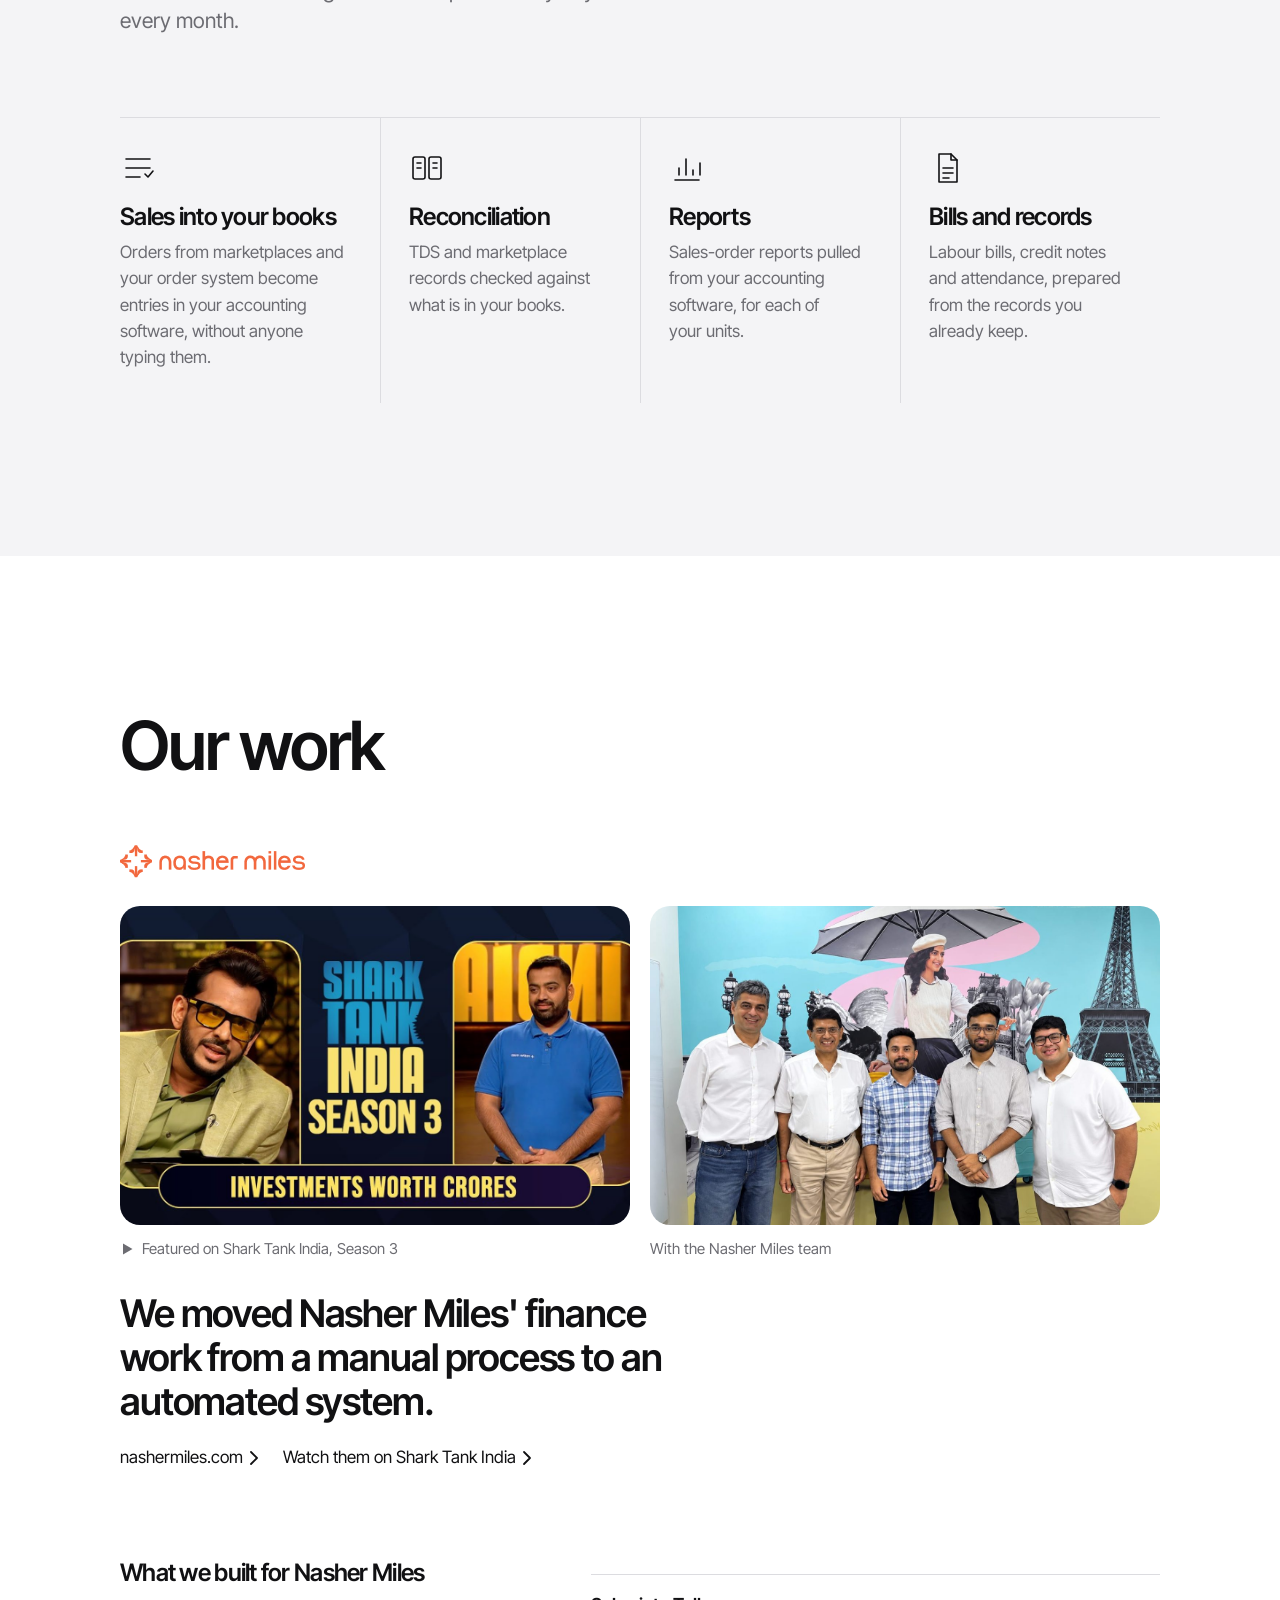
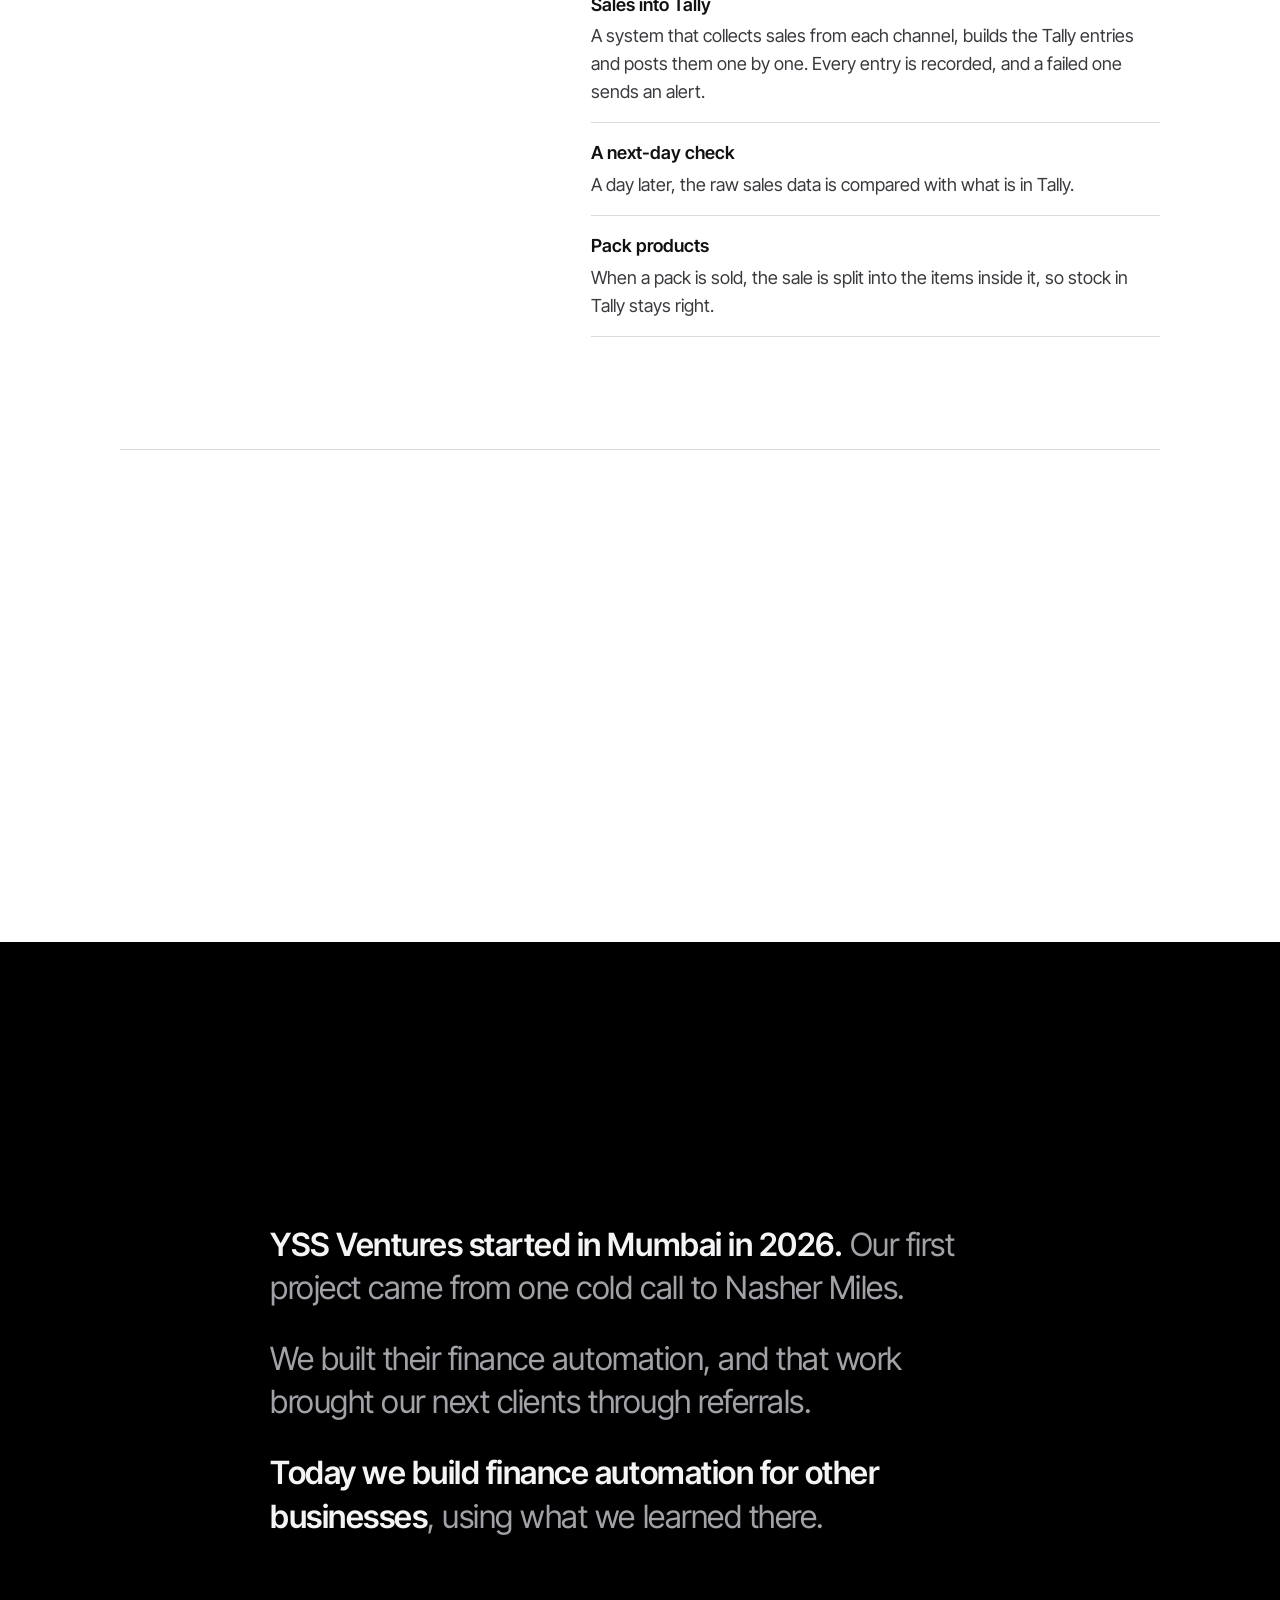
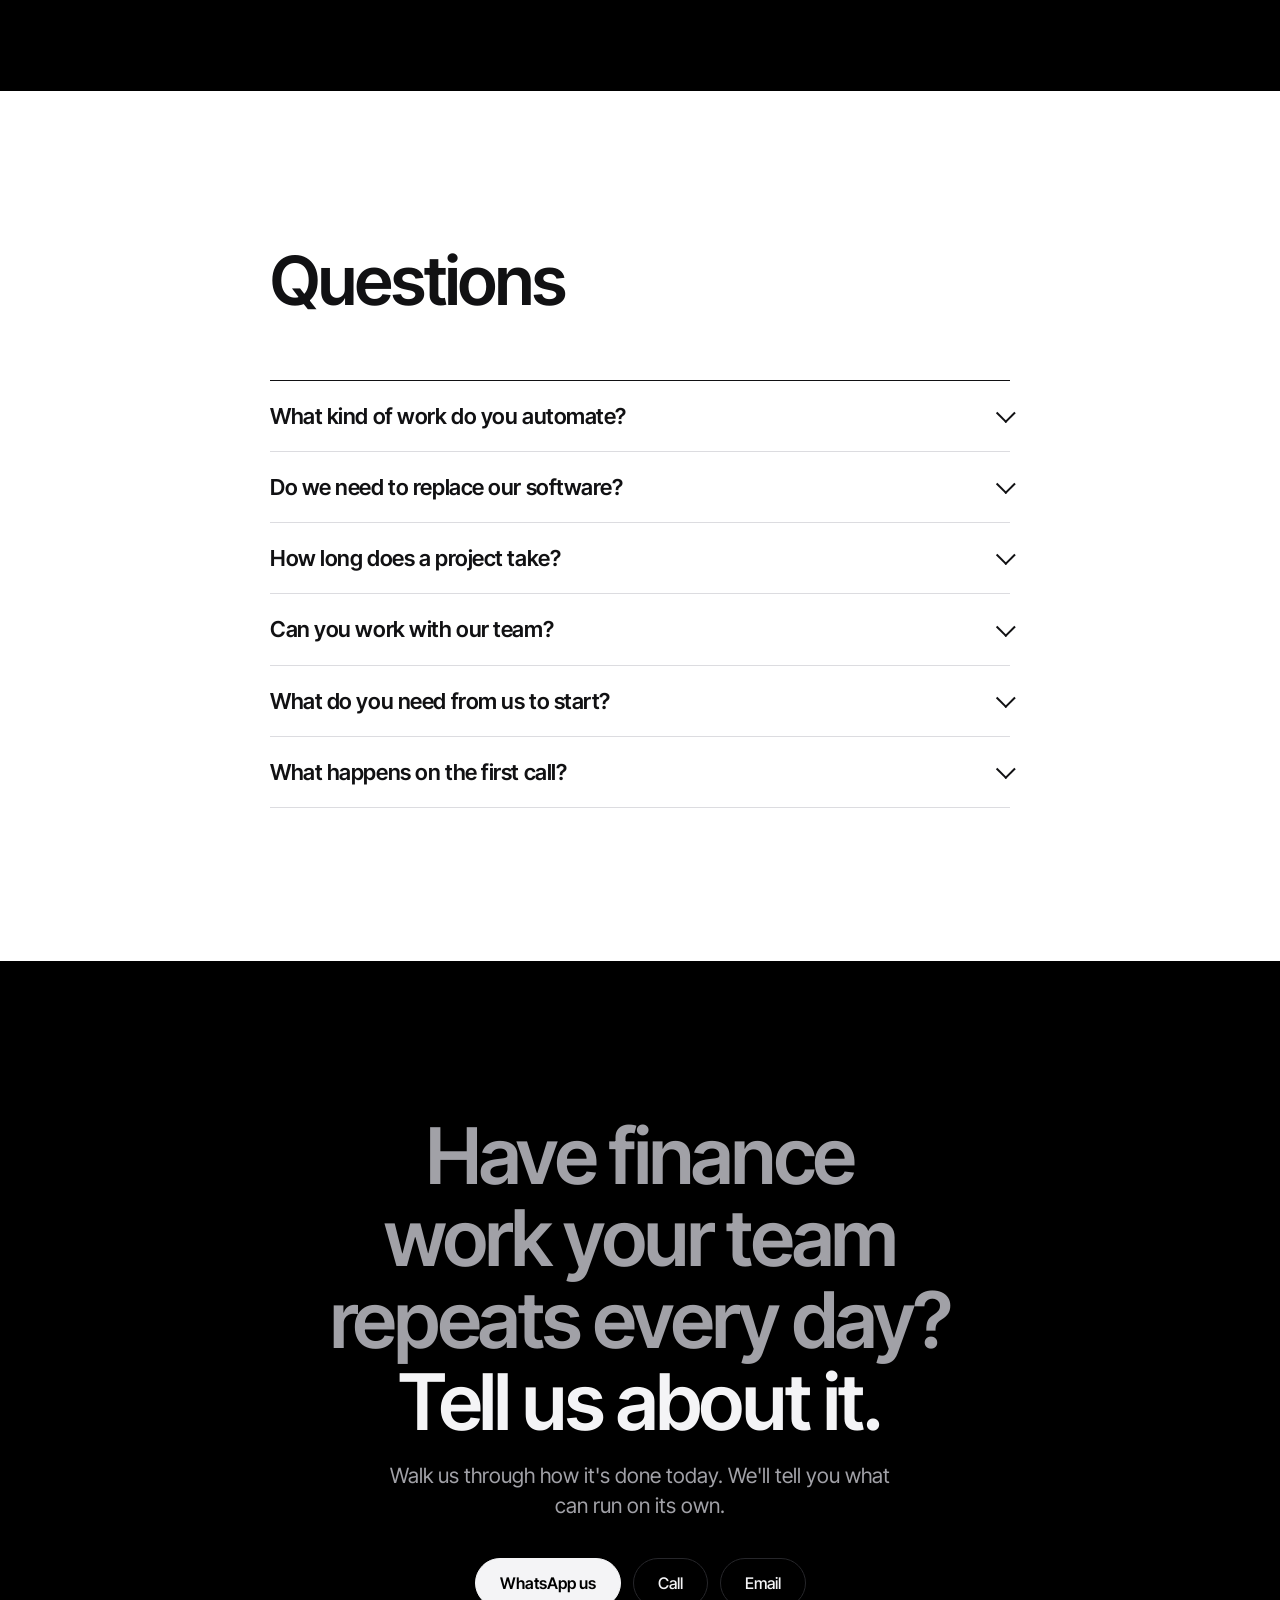
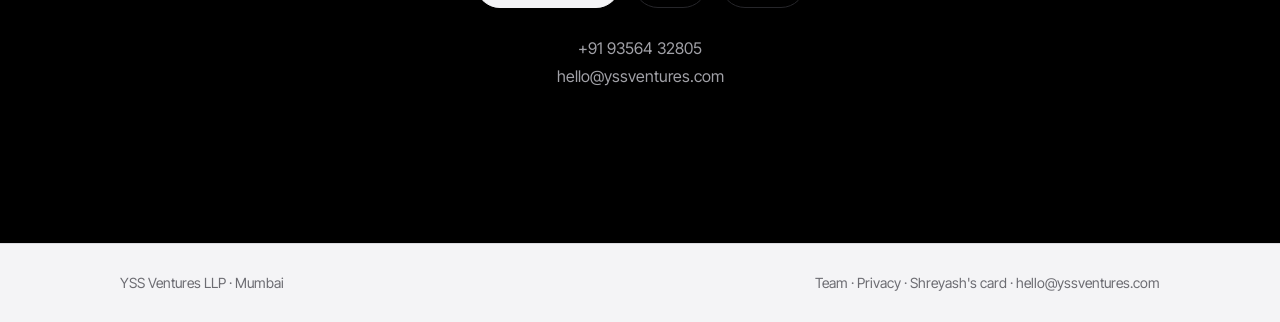
==== commit d6a03b31: "Phones: show the section links (Team included) as a second header row Co-Authored-By: Claude Opus 5." ====
--- a/index.html
+++ b/index.html
@@ -13,7 +13,7 @@
 <link rel="canonical" href="https://yssventures.com/">
 <link rel="icon" href="data:image/svg+xml,%3Csvg xmlns='http://www.w3.org/2000/svg' viewBox='0 0 32 32'%3E%3Crect width='32' height='32' rx='7' fill='%23000'/%3E%3Ctext x='16' y='22' text-anchor='middle' font-family='Arial' font-weight='700' font-size='15' fill='%23fff'%3EY%3C/text%3E%3C/svg%3E">
 <link rel="preload" href="/assets/inter-tight.woff2" as="font" type="font/woff2" crossorigin>
-<link rel="stylesheet" href="/assets/site.css?v=3">
+<link rel="stylesheet" href="/assets/site.css?v=4">
 </head>
 <body>
 
--- a/assets/site.css
+++ b/assets/site.css
@@ -71,10 +71,17 @@
 .nav-in { display: flex; align-items: center; justify-content: space-between; gap: 16px; height: 56px; }
 .mark { font-size: 1.125rem; font-weight: 700; letter-spacing: -0.03em; text-decoration: none; white-space: nowrap; }
 .mark span { font-weight: 500; color: var(--muted-dark); }
-.nav-links { display: none; gap: 4px; }
-.nav-links a { display: inline-flex; align-items: center; min-height: 44px; padding: 0 12px; font-size: 0.9375rem; color: var(--muted-dark); text-decoration: none; transition: color 0.3s; }
-.nav-links a:hover { color: var(--on-dark); }
-@media (min-width: 860px) { .nav-links { display: flex; } }
+.nav-links { display: flex; gap: 4px; }
+.nav-links a { display: inline-flex; align-items: center; min-height: 44px; padding: 0 12px; font-size: 0.9375rem; color: var(--muted-dark); text-decoration: none; white-space: nowrap; transition: color 0.3s; }
+.nav-links a:hover, .nav-links a[aria-current="page"] { color: var(--on-dark); }
+/* Phones: the links sit on a second row that scrolls sideways, so every section stays one tap away. */
+@media (max-width: 859px) {
+  html { scroll-padding-top: 116px; }
+  .nav-in { flex-wrap: wrap; height: auto; padding-top: 6px; row-gap: 0; }
+  .nav-links { order: 3; flex-basis: 100%; overflow-x: auto; scrollbar-width: none; margin: 0 -12px; }
+  .nav-links::-webkit-scrollbar { display: none; }
+  .nav-links a { padding: 0 10px; font-size: 0.875rem; }
+}
 
 /* ---------- Buttons ---------- */
 .btn {
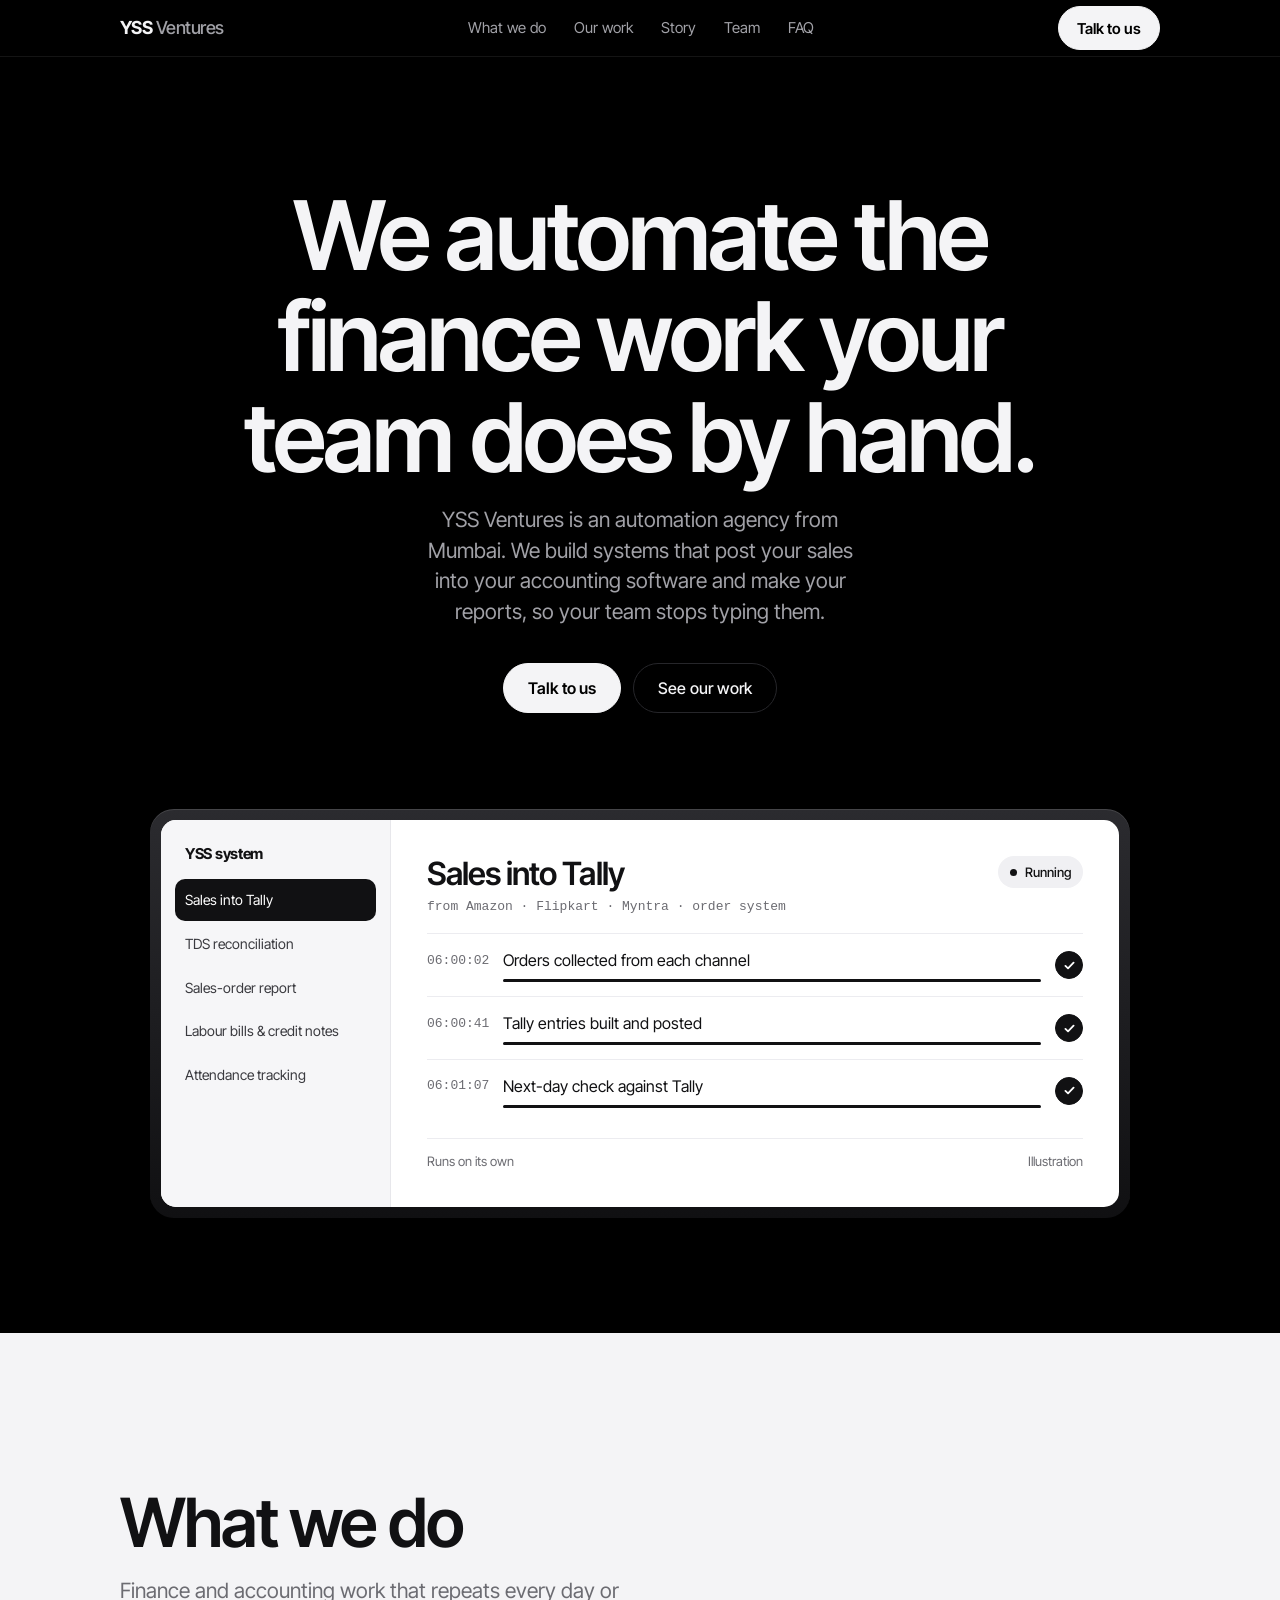
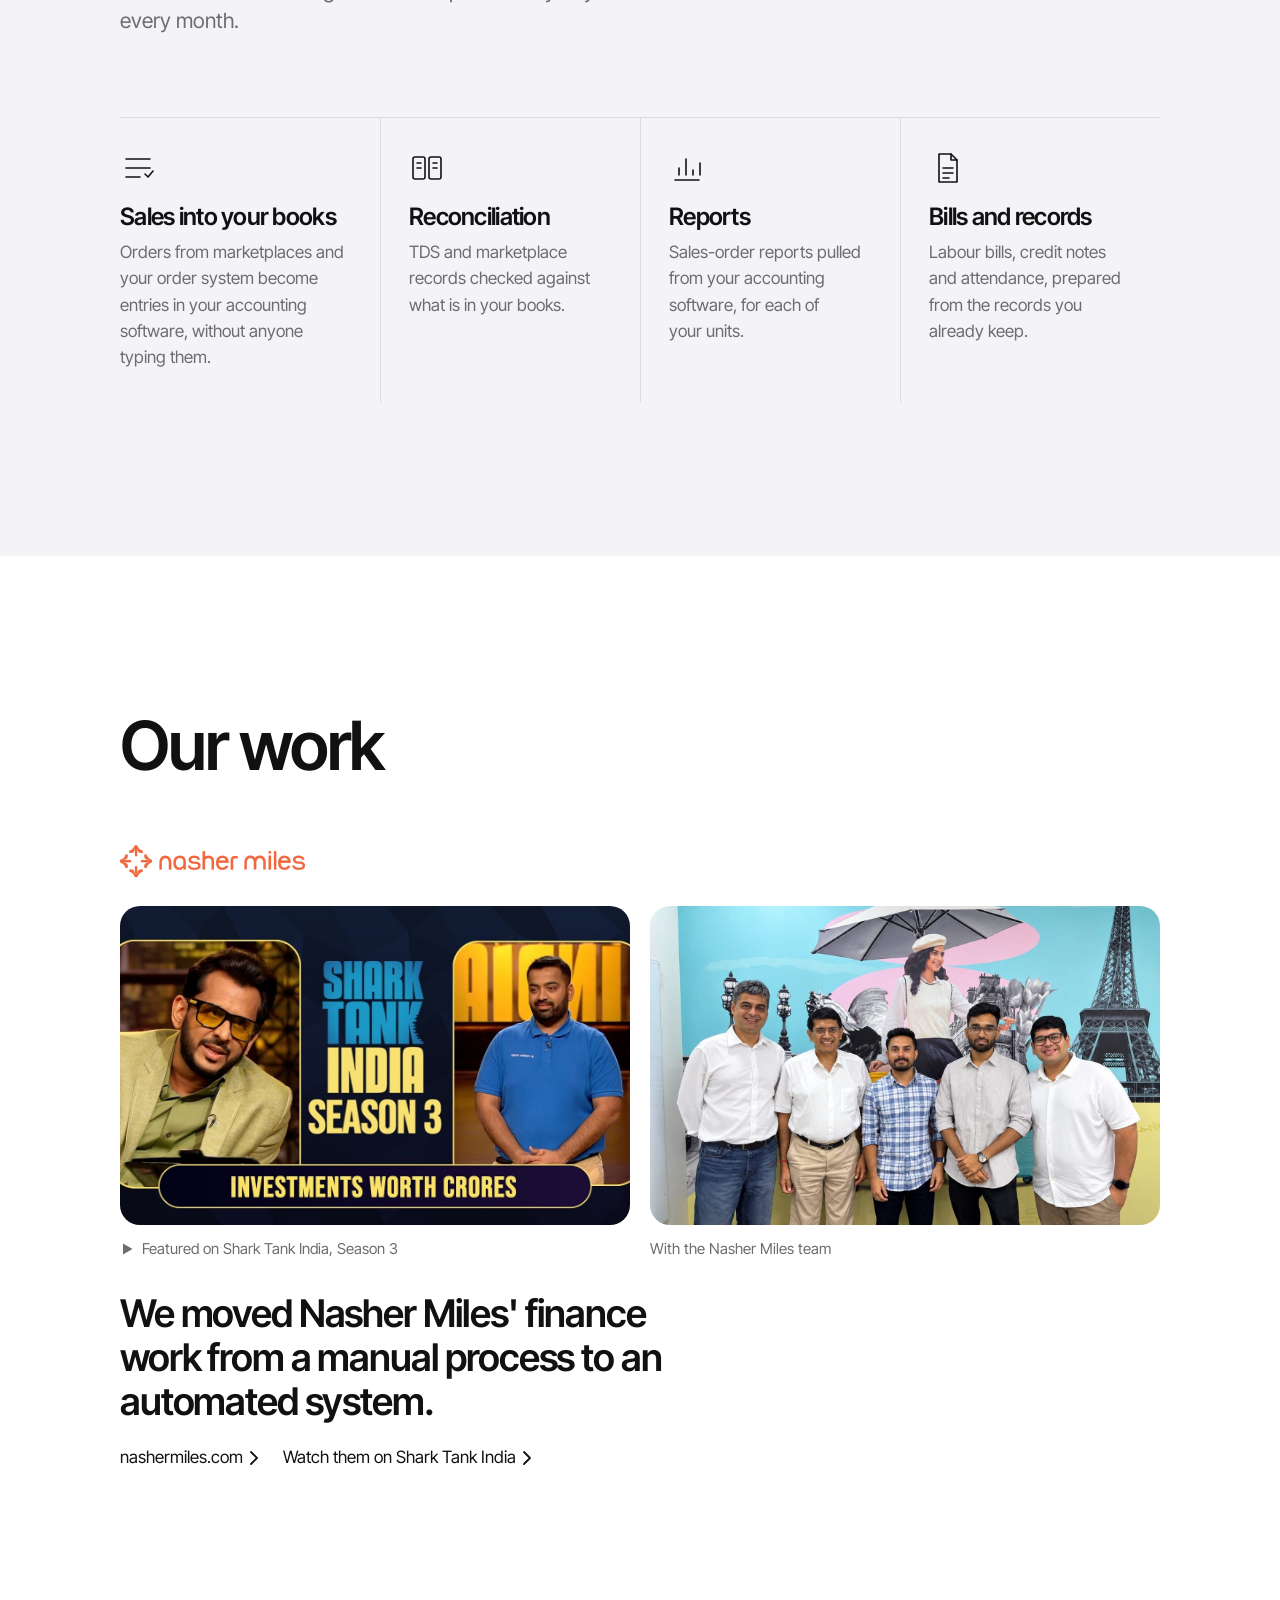
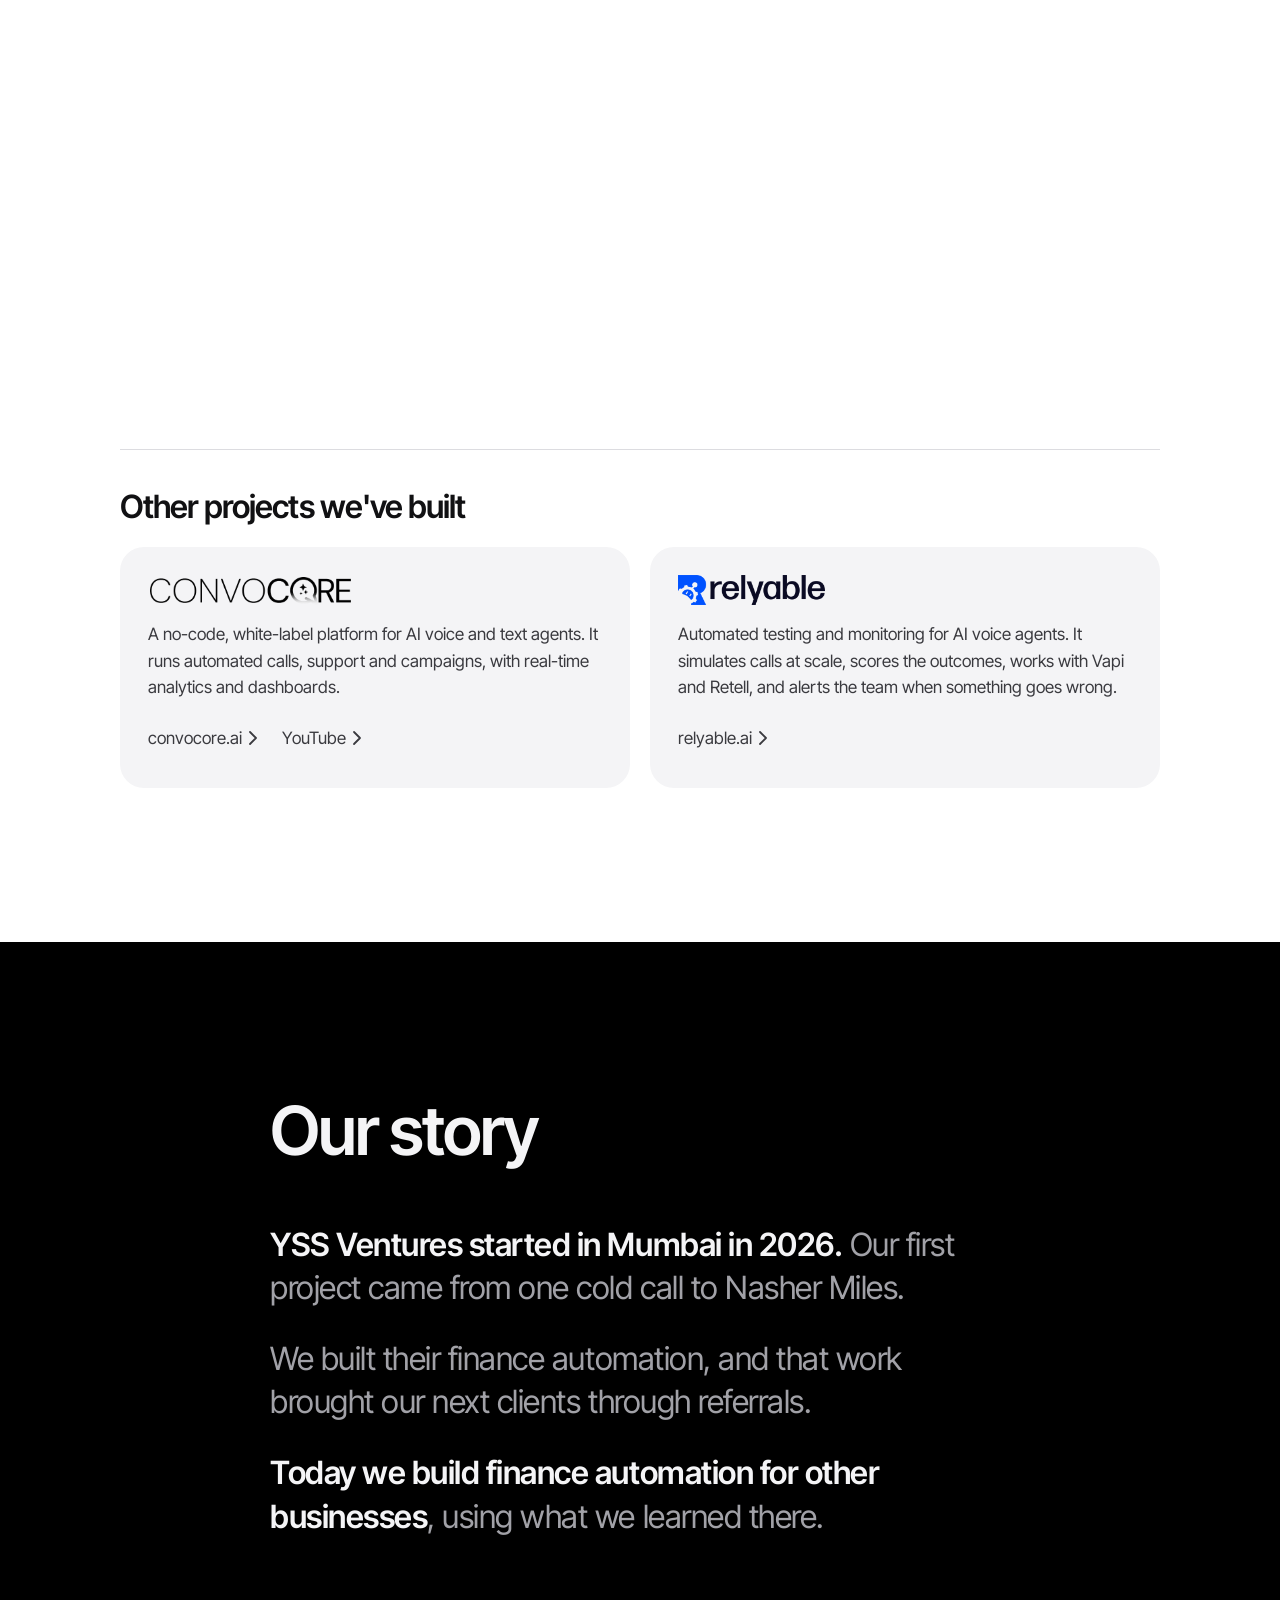
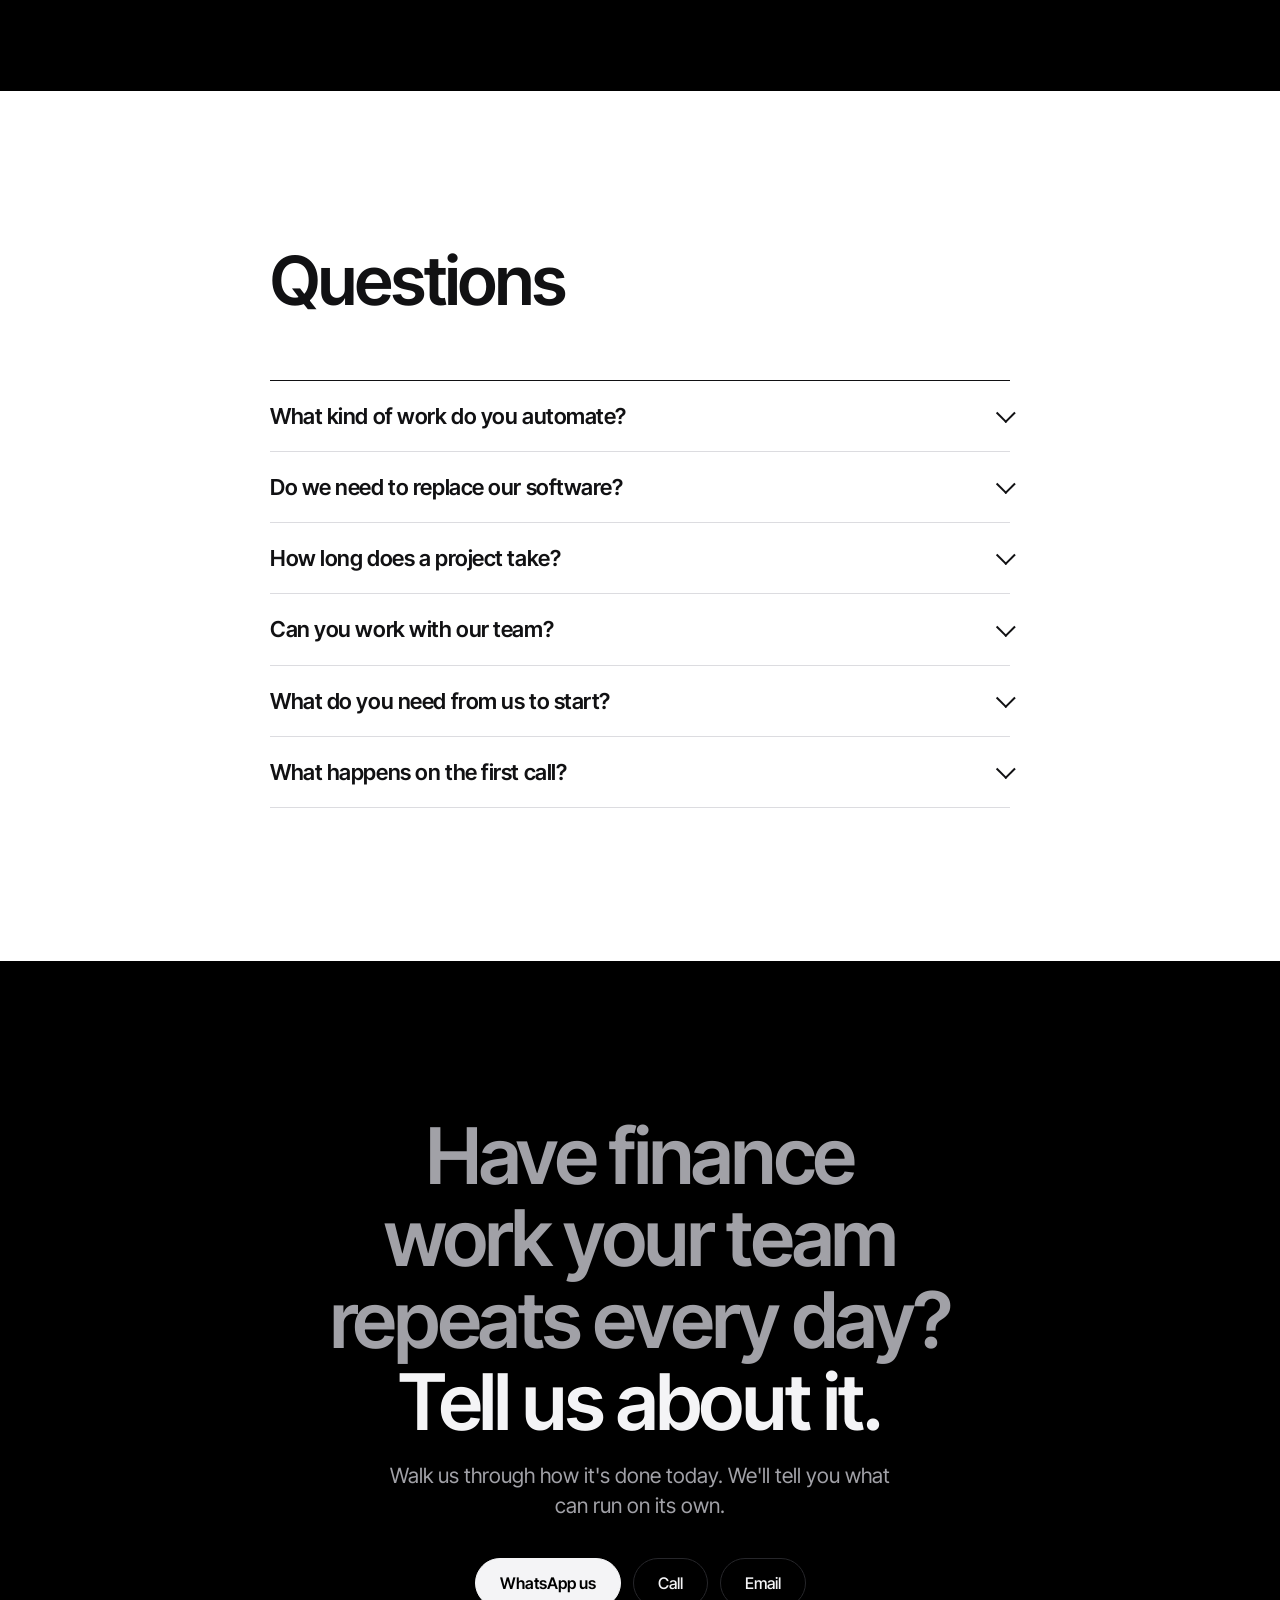
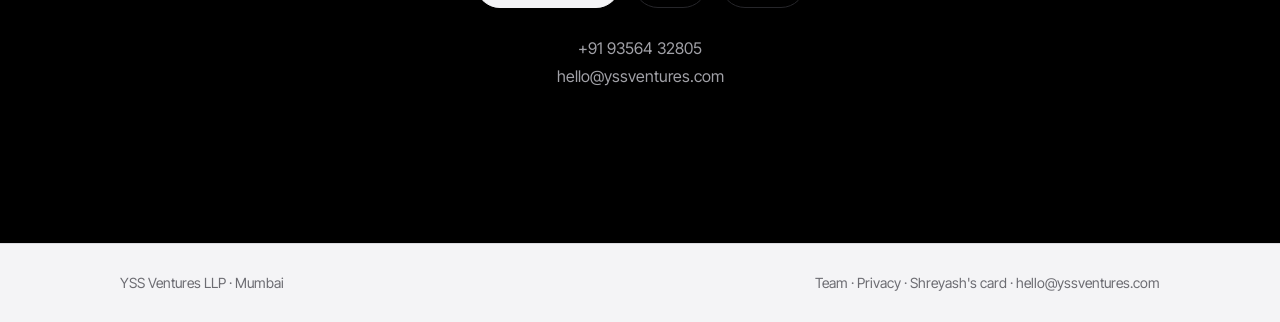
==== commit 045e54b0: "SEO: YSS favicon as real files (ico, svg, apple-touch, 192/512), web manifest, robots.txt, sitemap.x" ====
--- a/index.html
+++ b/index.html
@@ -11,7 +11,13 @@
 <meta property="og:url" content="https://yssventures.com/">
 <meta property="og:type" content="website">
 <link rel="canonical" href="https://yssventures.com/">
-<link rel="icon" href="data:image/svg+xml,%3Csvg xmlns='http://www.w3.org/2000/svg' viewBox='0 0 32 32'%3E%3Crect width='32' height='32' rx='7' fill='%23000'/%3E%3Ctext x='16' y='22' text-anchor='middle' font-family='Arial' font-weight='700' font-size='15' fill='%23fff'%3EY%3C/text%3E%3C/svg%3E">
+<script type="application/ld+json">
+{"@context":"https://schema.org","@type":"Organization","name":"YSS Ventures LLP","alternateName":"YSS Ventures","url":"https://yssventures.com/","logo":"https://yssventures.com/icon-512.png","email":"hello@yssventures.com","address":{"@type":"PostalAddress","addressLocality":"Mumbai","addressCountry":"IN"}}
+</script>
+<link rel="icon" href="/favicon.ico" sizes="48x48">
+<link rel="icon" href="/favicon.svg" type="image/svg+xml">
+<link rel="apple-touch-icon" href="/apple-touch-icon.png">
+<link rel="manifest" href="/site.webmanifest">
 <link rel="preload" href="/assets/inter-tight.woff2" as="font" type="font/woff2" crossorigin>
 <link rel="stylesheet" href="/assets/site.css?v=4">
 </head>
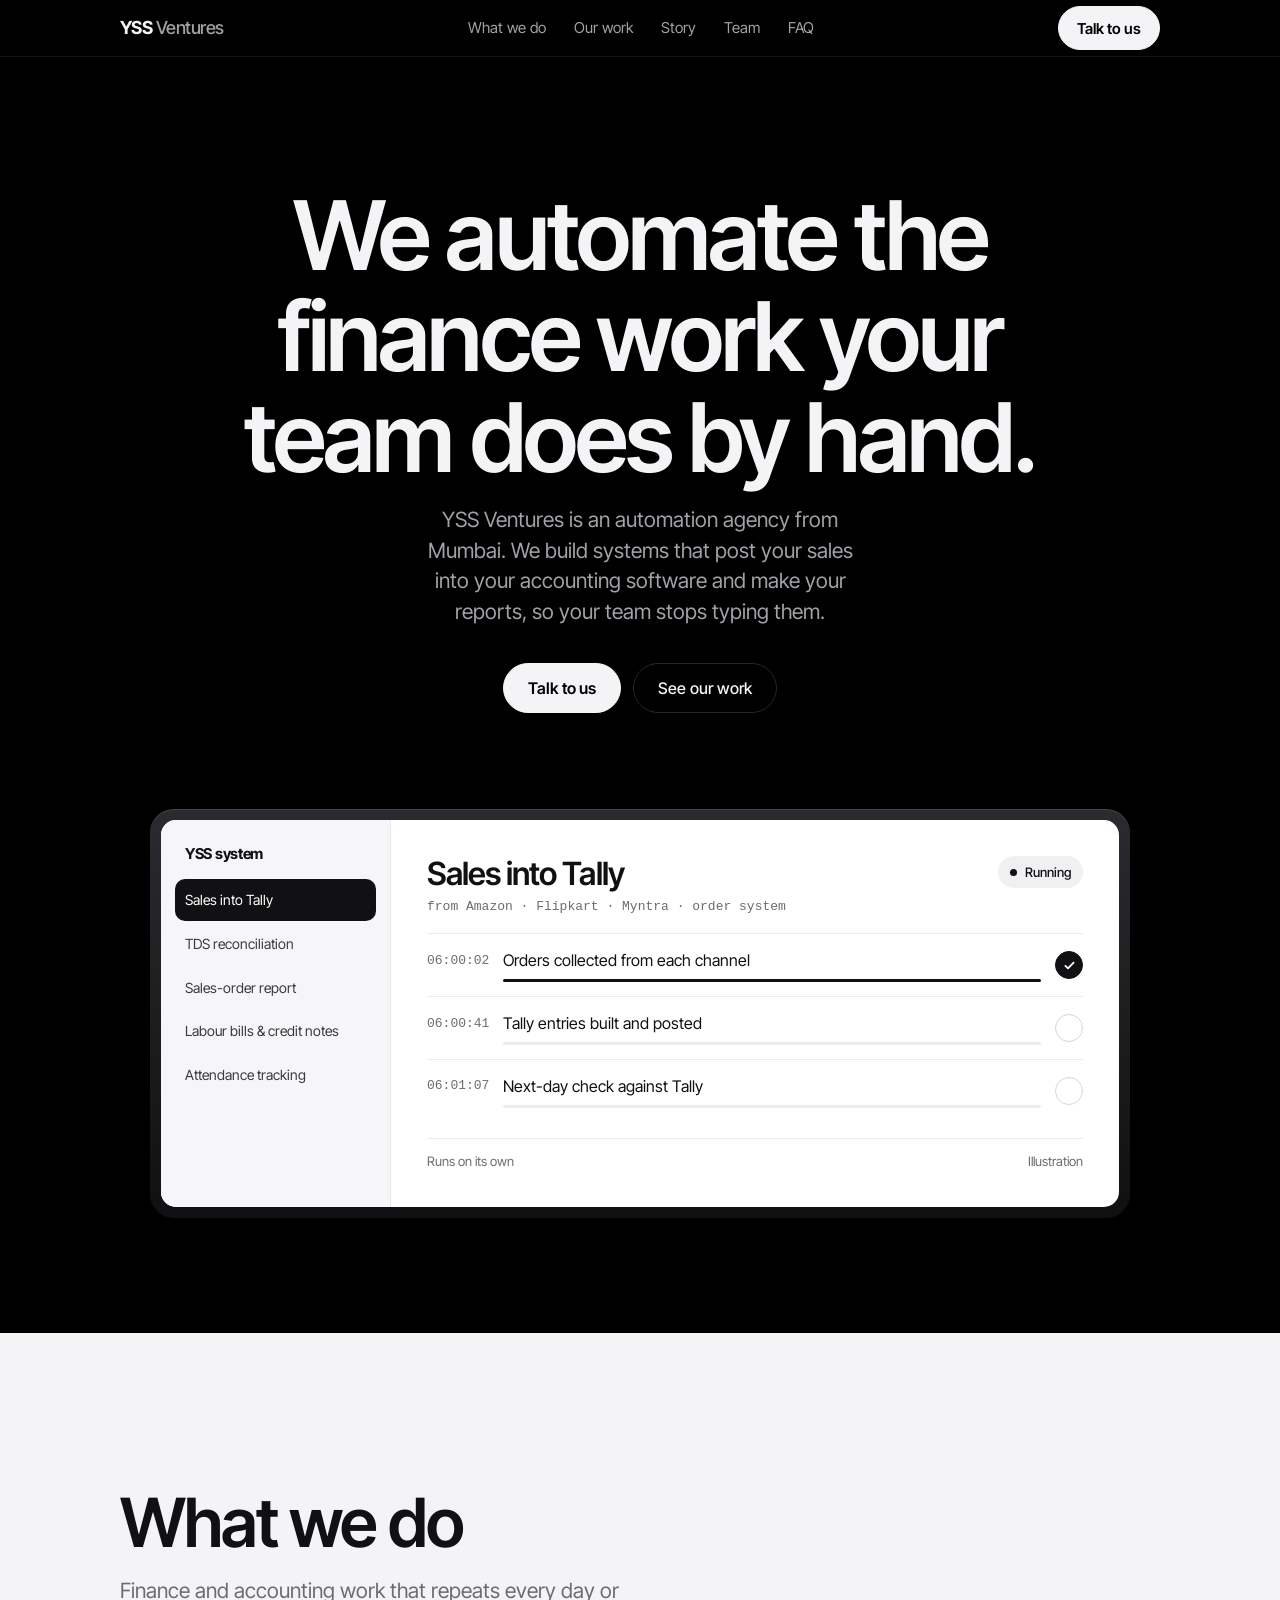
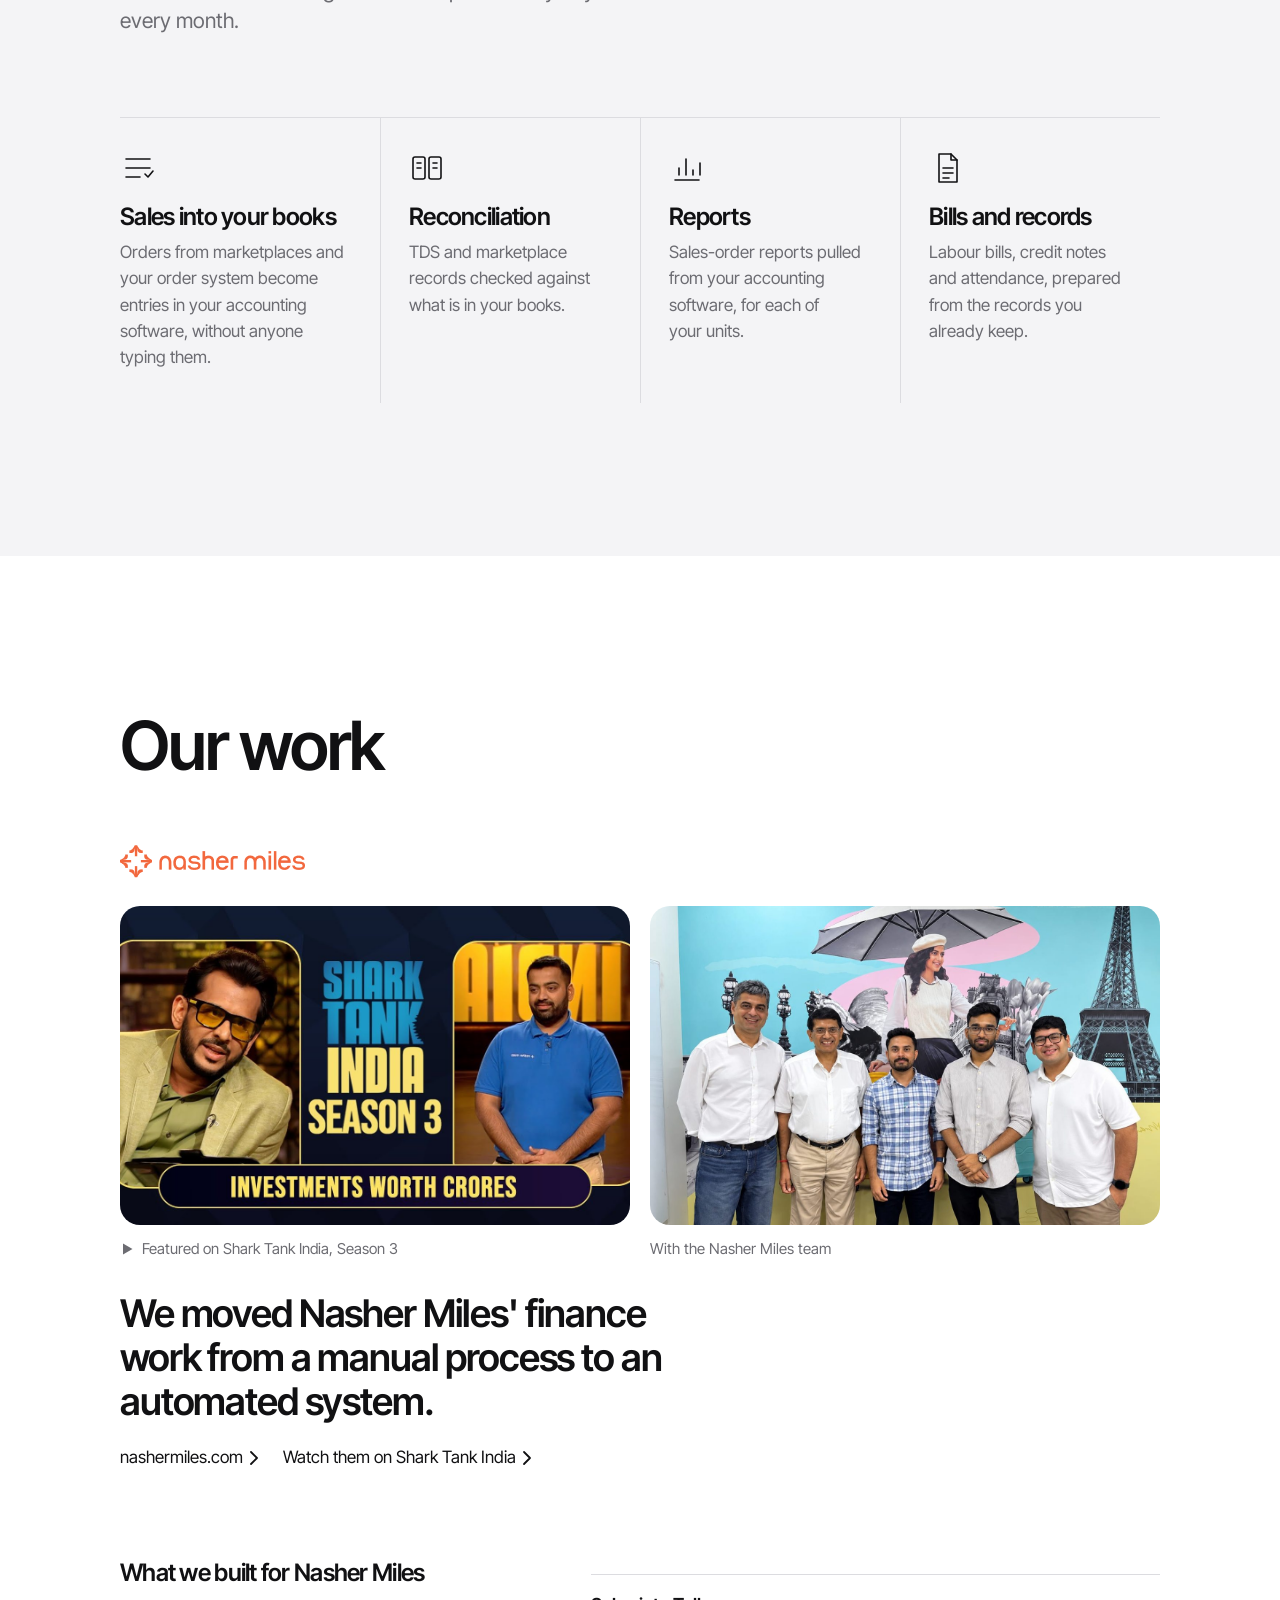
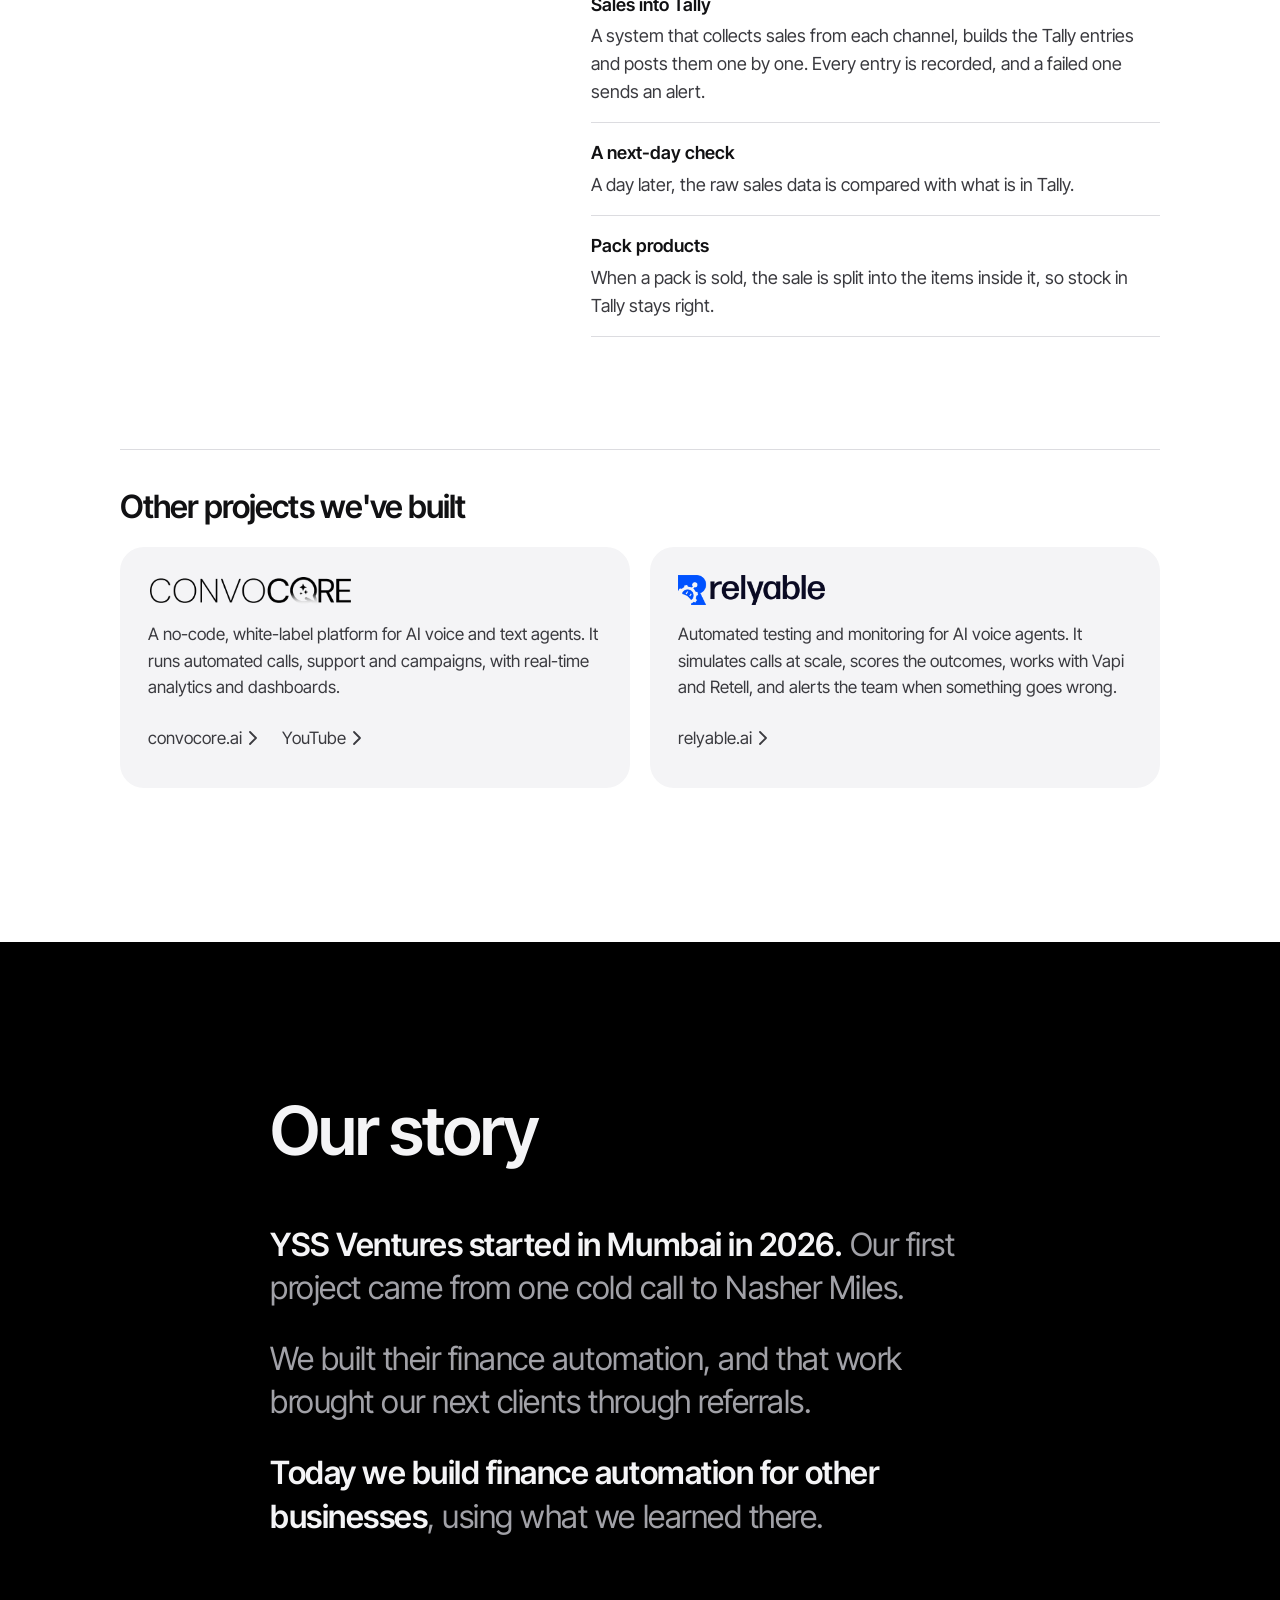
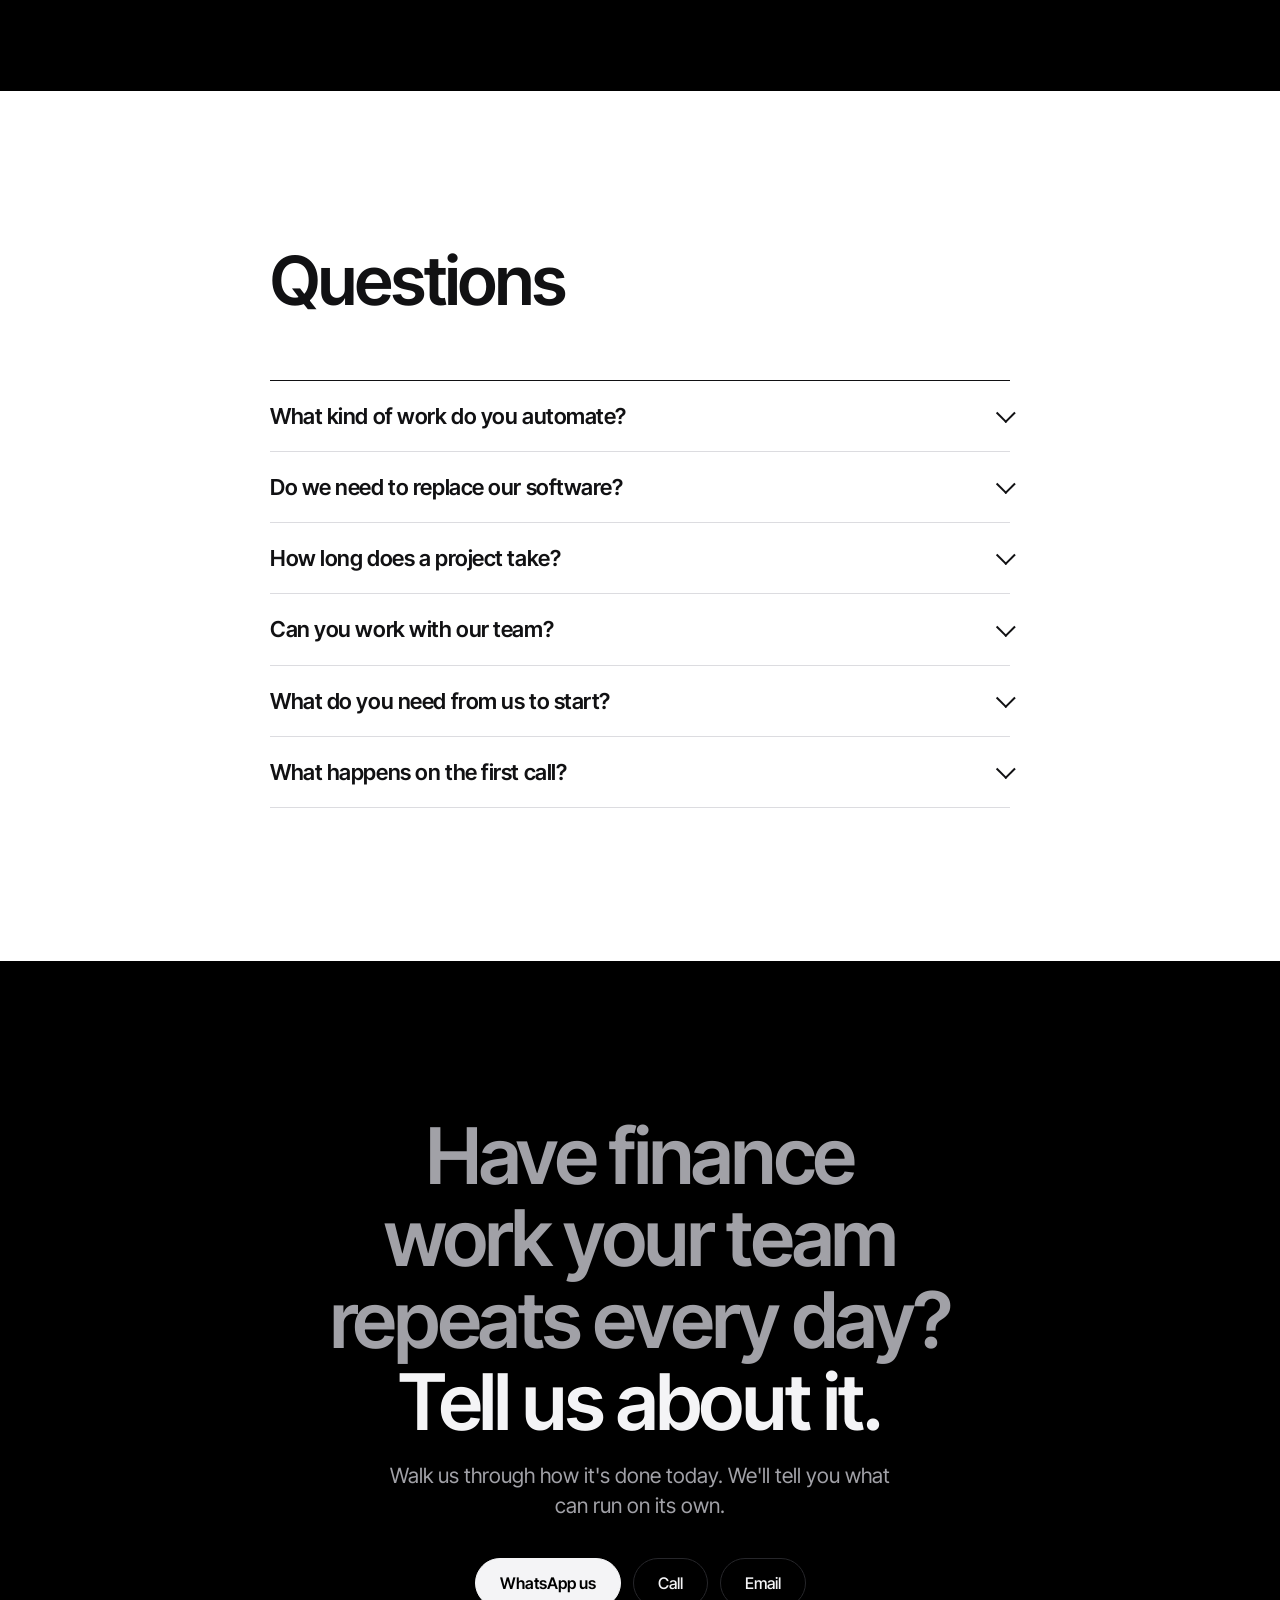
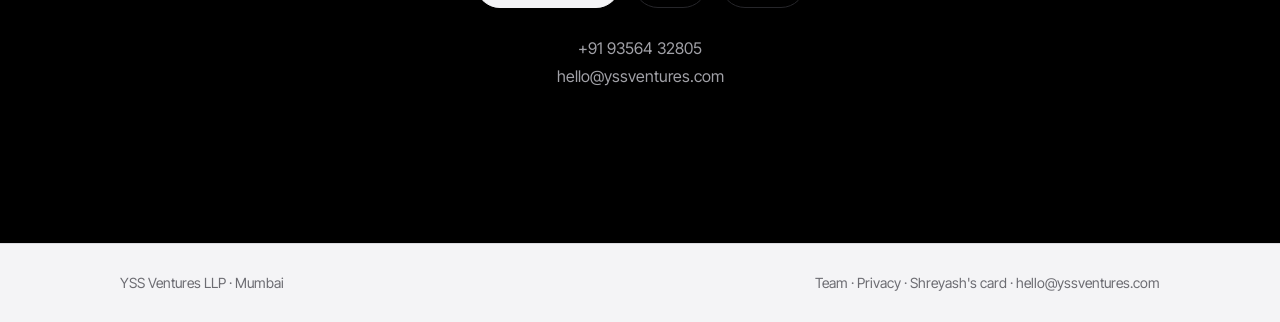
==== commit 0f591036: "HD favicon (vector YSS outlines, ico up to 256px) and a link-preview image for WhatsApp and LinkedIn" ====
--- a/index.html
+++ b/index.html
@@ -10,6 +10,12 @@
 <meta property="og:description" content="We automate the finance work your team does by hand.">
 <meta property="og:url" content="https://yssventures.com/">
 <meta property="og:type" content="website">
+<meta property="og:site_name" content="YSS Ventures">
+<meta property="og:image" content="https://yssventures.com/assets/og-image.png">
+<meta property="og:image:width" content="1200">
+<meta property="og:image:height" content="630">
+<meta property="og:image:alt" content="YSS Ventures: we automate the finance work your team does by hand.">
+<meta name="twitter:card" content="summary_large_image">
 <link rel="canonical" href="https://yssventures.com/">
 <script type="application/ld+json">
 {"@context":"https://schema.org","@type":"Organization","name":"YSS Ventures LLP","alternateName":"YSS Ventures","url":"https://yssventures.com/","logo":"https://yssventures.com/icon-512.png","email":"hello@yssventures.com","address":{"@type":"PostalAddress","addressLocality":"Mumbai","addressCountry":"IN"}}
